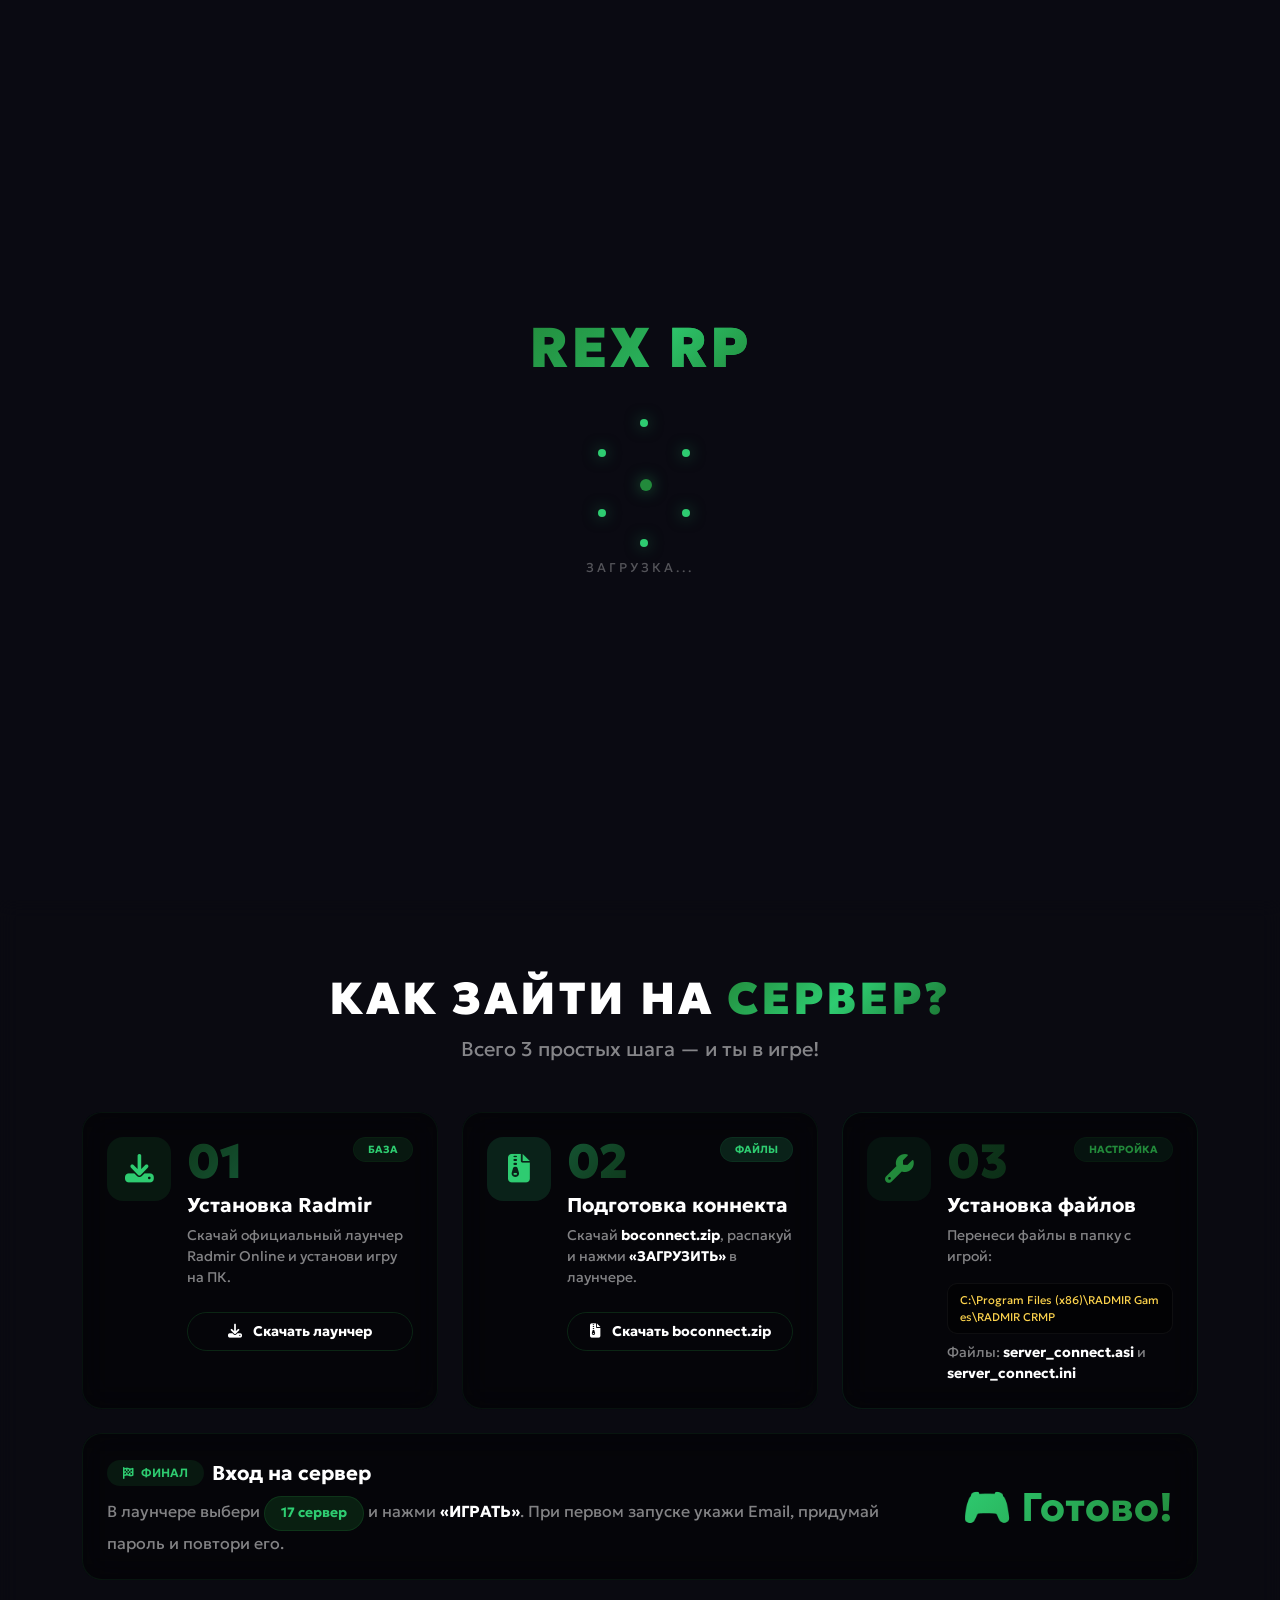
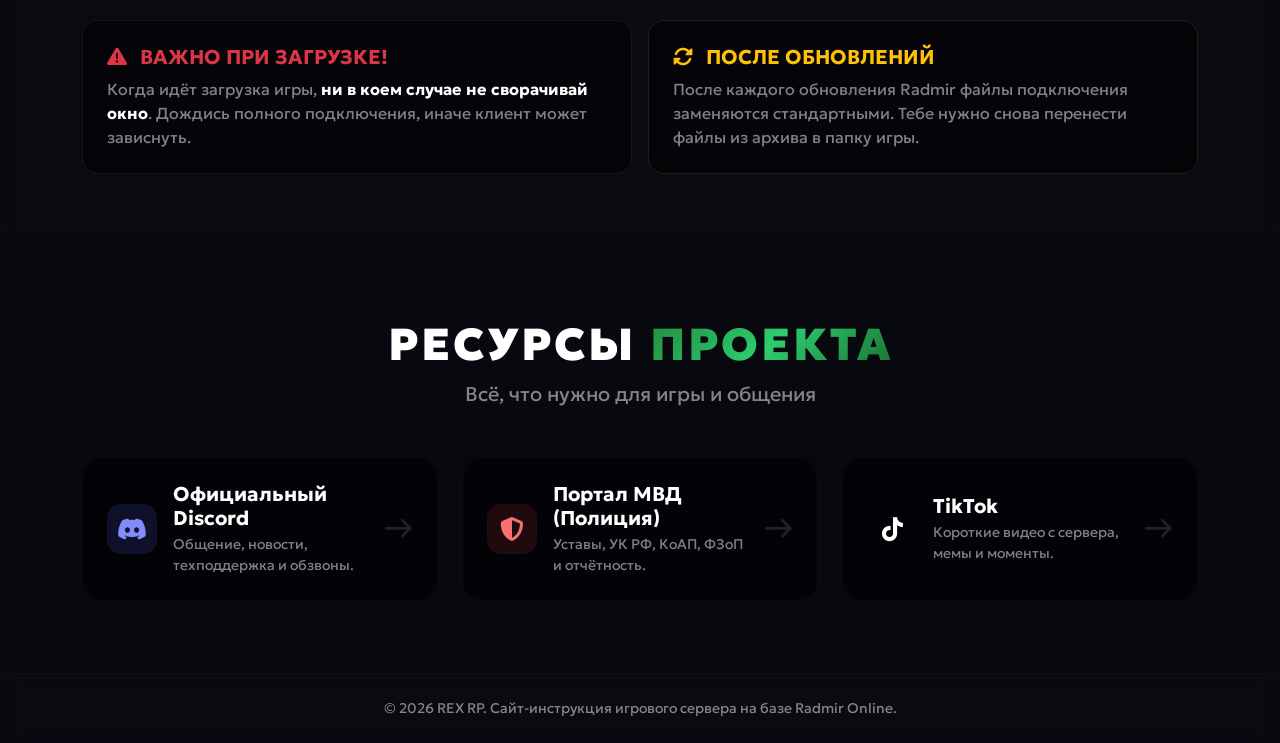
==== index.html @ 5e20defe "Update index.html" ====
<!DOCTYPE html>
<html lang="ru">
<head>
    <meta charset="UTF-8">
    <meta name="viewport" content="width=device-width, initial-scale=1.0">
    <title>REX RP | Инструкция по подключению</title>
    
    <link rel="icon" type="image/svg+xml" href="https://raw.githubusercontent.com/REX-RP-54/RexRPSite/refs/heads/main/Favicon.svg">
    <link rel="apple-touch-icon" href="https://raw.githubusercontent.com/REX-RP-54/RexRPSite/refs/heads/main/Favicon.svg">
    
    <link href="https://cdn.jsdelivr.net/npm/bootstrap@5.3.3/dist/css/bootstrap.min.css" rel="stylesheet">
    <link rel="stylesheet" href="https://cdnjs.cloudflare.com/ajax/libs/font-awesome/6.5.1/css/all.min.css">
    
    <!-- Шрифт Geologica -->
    <link href="https://fonts.googleapis.com/css2?family=Geologica:wght@100..900&display=swap" rel="stylesheet">
    
    <style>
        * { margin: 0; padding: 0; box-sizing: border-box; }
        html { scroll-behavior: smooth; }
        body {
            font-family: 'Geologica', sans-serif;
            background: #0a0a12;
            padding-top: 76px;
            overflow-x: hidden;
            cursor: default;
            color: #fff;
        }
        :root {
            --primary: #228a3b;
            --primary-light: #2ecc71;
            --primary-dark: #1a6f2e;
        }
        
        /* ПРЕЛОАДЕР */
        #preloader {
            position: fixed;
            inset: 0;
            background: #0a0a12;
            display: flex;
            align-items: center;
            justify-content: center;
            z-index: 99999;
            transition: opacity 0.8s ease, visibility 0.8s ease;
        }
        #preloader.hidden { opacity: 0; visibility: hidden; }
        .preloader-content { text-align: center; }
        .preloader-logo {
            font-family: 'Geologica', sans-serif;
            font-size: 3.5rem;
            font-weight: 900;
            letter-spacing: 3px;
            background: linear-gradient(135deg, #228a3b, #2ecc71);
            -webkit-background-clip: text;
            -webkit-text-fill-color: transparent;
            background-clip: text;
            margin-bottom: 30px;
            opacity: 0;
            animation: preloaderFade 1s ease forwards;
        }
        .preloader-logo span {
            background: linear-gradient(135deg, #2ecc71, #228a3b);
            -webkit-background-clip: text;
            -webkit-text-fill-color: transparent;
            background-clip: text;
        }
        @keyframes preloaderFade {
            from { opacity: 0; transform: scale(0.8); }
            to { opacity: 1; transform: scale(1); }
        }
        .preloader-particles-container {
            width: 120px;
            height: 120px;
            margin: 0 auto 20px;
            position: relative;
        }
        .preloader-particle {
            position: absolute;
            width: 8px;
            height: 8px;
            background: #2ecc71;
            border-radius: 50%;
            animation: particleFloat 2s ease-in-out infinite;
            box-shadow: 0 0 15px rgba(46, 204, 113, 0.5);
        }
        .preloader-particle:nth-child(1) { top: 0%; left: 50%; animation-delay: 0s; }
        .preloader-particle:nth-child(2) { top: 25%; left: 85%; animation-delay: 0.2s; }
        .preloader-particle:nth-child(3) { top: 75%; left: 85%; animation-delay: 0.4s; }
        .preloader-particle:nth-child(4) { top: 100%; left: 50%; animation-delay: 0.6s; }
        .preloader-particle:nth-child(5) { top: 75%; left: 15%; animation-delay: 0.8s; }
        .preloader-particle:nth-child(6) { top: 25%; left: 15%; animation-delay: 1s; }
        .preloader-particle:nth-child(7) { top: 50%; left: 50%; animation-delay: 0.3s; width: 12px; height: 12px; background: #228a3b; }
        @keyframes particleFloat {
            0%, 100% { transform: translate(0, 0) scale(1); }
            50% { transform: translate(0, -20px) scale(1.3); }
        }
        .preloader-text {
            color: rgba(255,255,255,0.3);
            font-family: 'Geologica', sans-serif;
            font-size: 0.8rem;
            letter-spacing: 3px;
            text-transform: uppercase;
        }
        
        /* СВЕТ ЗА КУРСОРОМ */
        #globalGlow {
            position: fixed;
            width: 600px;
            height: 600px;
            border-radius: 50%;
            background: radial-gradient(circle, rgba(34,138,59,0.12), rgba(46,204,113,0.05), transparent 70%);
            pointer-events: none;
            z-index: 9999;
            transform: translate(-50%, -50%);
            opacity: 0;
            transition: opacity 0.4s ease;
            mix-blend-mode: screen;
        }
        #globalGlow.active { opacity: 1; }
        
        /* ЧАСТИЦЫ */
        #particlesCanvas {
            position: fixed;
            inset: 0;
            width: 100%;
            height: 100%;
            z-index: 0;
            pointer-events: none;
        }
        
        /* ГЛАВНЫЙ ЭКРАН */
        .hero-section {
            min-height: calc(100vh - 76px);
            position: relative;
            display: flex;
            align-items: center;
            background: rgba(10,10,18,0.2);
            overflow: hidden;
            z-index: 1;
        }
        .hero-section::before {
            content: '';
            position: absolute;
            inset: 0;
            background: radial-gradient(ellipse at 30% 50%, rgba(10,10,18,0.2) 0%, rgba(10,10,18,0.5) 100%),
                url('https://raw.githubusercontent.com/REX-RP-54/RexRPSite/main/Site.png') center/cover no-repeat;
            filter: blur(2px) brightness(0.85);
            z-index: 0;
            animation: heroFloat 25s ease-in-out infinite alternate;
            transition: all 0.8s ease;
        }
        .hero-section:hover::before { filter: blur(2px) brightness(1.0); }
        @keyframes heroFloat {
            0% { transform: scale(1) rotate(0deg); }
            100% { transform: scale(1.05) rotate(0.5deg); }
        }
        .hero-overlay-light {
            position: absolute;
            inset: 0;
            background: linear-gradient(135deg, rgba(10,10,18,0.3) 0%, transparent 50%, rgba(10,10,18,0.2) 100%);
            z-index: 0;
            transition: all 0.8s ease;
        }
        .hero-section:hover .hero-overlay-light {
            background: linear-gradient(135deg, rgba(10,10,18,0.1) 0%, transparent 50%, rgba(10,10,18,0.05) 100%);
        }
        .hero-content {
            position: relative;
            z-index: 1;
            animation: fadeInUp 1.2s cubic-bezier(0.23,1,0.32,1) forwards;
        }
        @keyframes fadeInUp {
            from { opacity: 0; transform: translateY(60px) scale(0.95); }
            to { opacity: 1; transform: translateY(0) scale(1); }
        }
        
        /* ПЕЧАТНАЯ МАШИНКА */
        .typewriter-container { min-height: 60px; }
        .typewriter-text {
            font-size: 1.3rem;
            font-weight: 600;
            color: #2ecc71;
            border-right: 2px solid #2ecc71;
            padding-right: 5px;
            animation: blink 0.8s step-end infinite;
        }
        @keyframes blink {
            0%, 100% { border-color: #2ecc71; }
            50% { border-color: transparent; }
        }
        
        /* КНОПКА "НАВЕРХ" */
        #backToTop {
            position: fixed;
            bottom: 30px;
            right: 30px;
            width: 50px;
            height: 50px;
            border-radius: 50%;
            background: linear-gradient(135deg, #228a3b, #1a6f2e);
            border: none;
            color: #fff;
            font-size: 1.3rem;
            cursor: pointer;
            z-index: 9998;
            opacity: 0;
            visibility: hidden;
            transform: translateY(20px);
            transition: all 0.4s cubic-bezier(0.23,1,0.32,1);
            box-shadow: 0 4px 20px rgba(34,138,59,0.3);
        }
        #backToTop.visible { opacity: 1; visibility: visible; transform: translateY(0); }
        #backToTop:hover {
            transform: translateY(-4px) scale(1.1);
            box-shadow: 0 8px 40px rgba(34,138,59,0.5);
        }
        
        /* МОДАЛЬНЫЕ ОКНА */
        .discord-modal-overlay {
            position: fixed;
            inset: 0;
            background: rgba(0,0,0,0.7);
            backdrop-filter: blur(10px);
            z-index: 99999;
            display: flex;
            align-items: center;
            justify-content: center;
            opacity: 0;
            visibility: hidden;
            transition: all 0.4s ease;
        }
        .discord-modal-overlay.active { opacity: 1; visibility: visible; }
        .discord-modal {
            background: rgba(20,20,40,0.95);
            backdrop-filter: blur(20px);
            border: 1px solid rgba(34,138,59,0.2);
            border-radius: 24px;
            padding: 40px;
            max-width: 480px;
            width: 90%;
            text-align: center;
            transform: scale(0.9) translateY(30px);
            transition: all 0.5s cubic-bezier(0.23,1,0.32,1);
            position: relative;
        }
        .discord-modal-overlay.active .discord-modal { transform: scale(1) translateY(0); }
        .discord-modal-close {
            position: absolute;
            top: 15px;
            right: 20px;
            background: none;
            border: none;
            color: rgba(255,255,255,0.3);
            font-size: 1.5rem;
            cursor: pointer;
            transition: all 0.3s ease;
        }
        .discord-modal-close:hover { color: #fff; transform: rotate(90deg); }
        .discord-modal-icon {
            font-size: 4rem;
            margin-bottom: 15px;
        }
        .discord-modal-icon.discord-blue { color: #5865F2; }
        .discord-modal-icon.mvd-red { color: #ef4444; }
        .discord-modal h3 { color: #fff; font-weight: 800; margin-bottom: 10px; }
        .discord-modal p {
            color: rgba(255,255,255,0.6);
            font-size: 0.95rem;
            margin-bottom: 25px;
            line-height: 1.6;
        }
        .discord-modal .btn-discord-join {
            border: none;
            color: #fff;
            padding: 12px 40px;
            border-radius: 50px;
            font-weight: 700;
            font-size: 1rem;
            transition: all 0.3s ease;
            text-decoration: none;
            display: inline-block;
        }
        .discord-modal .btn-discord-join.discord-blue-btn { background: #5865F2; }
        .discord-modal .btn-discord-join.discord-blue-btn:hover {
            transform: translateY(-3px) scale(1.05);
            box-shadow: 0 10px 40px rgba(88,101,242,0.3);
            color: #fff;
        }
        .discord-modal .btn-discord-join.mvd-red-btn { background: #dc2626; }
        .discord-modal .btn-discord-join.mvd-red-btn:hover {
            transform: translateY(-3px) scale(1.05);
            box-shadow: 0 10px 40px rgba(220,38,38,0.3);
            color: #fff;
        }
        .discord-modal .btn-discord-join.tiktok-black-btn { background: #000; }
        .discord-modal .btn-discord-join.tiktok-black-btn:hover {
            transform: translateY(-3px) scale(1.05);
            box-shadow: 0 10px 40px rgba(0,0,0,0.3);
            color: #fff;
        }
        
        /* ТЕКСТОВЫЕ ГРАДИЕНТЫ */
        .text-gradient {
            background: linear-gradient(135deg, #228a3b, #2ecc71, #1a6f2e);
            -webkit-background-clip: text;
            -webkit-text-fill-color: transparent;
            background-clip: text;
        }
        .text-gradient-glow {
            background: linear-gradient(135deg, #2ecc71, #228a3b, #2ecc71, #228a3b);
            background-size: 300% 300%;
            -webkit-background-clip: text;
            -webkit-text-fill-color: transparent;
            background-clip: text;
            animation: gradientMove 4s ease-in-out infinite;
        }
        @keyframes gradientMove {
            0% { background-position: 0% 50%; }
            50% { background-position: 100% 50%; }
            100% { background-position: 0% 50%; }
        }
        
        /* КАРТОЧКИ */
        .glass-card {
            background: rgba(0,0,0,0.45);
            backdrop-filter: blur(16px);
            border: 1px solid rgba(34,138,59,0.1);
            transition: all 0.6s cubic-bezier(0.23,1,0.32,1);
            position: relative;
            overflow: hidden;
            height: 100%;
            display: flex;
            flex-direction: column;
            border-radius: 20px !important;
        }
        .glass-card::after {
            content: '';
            position: absolute;
            top: -50%;
            left: -100%;
            width: 200%;
            height: 200%;
            background: radial-gradient(circle at center, rgba(34,138,59,0.06), transparent 70%);
            transform: scale(0);
            transition: transform 0.8s cubic-bezier(0.23,1,0.32,1);
            pointer-events: none;
        }
        .glass-card:hover::after { transform: scale(1); }
        .glass-card:hover {
            transform: translateY(-12px) scale(1.05);
            border-color: rgba(34,138,59,0.35);
            box-shadow: 0 30px 80px rgba(34,138,59,0.15);
            background: rgba(0,0,0,0.6);
        }
        
        /* КАРТОЧКИ РЕСУРСОВ */
        .resource-card {
            background: rgba(0,0,0,0.45);
            backdrop-filter: blur(16px);
            border: 1px solid rgba(34,138,59,0.08);
            transition: all 0.6s cubic-bezier(0.23,1,0.32,1);
            color: #fff;
            position: relative;
            display: block;
            height: 100%;
            border-radius: 20px !important;
            cursor: pointer;
            width: 100%;
            text-align: left;
            text-decoration: none;
        }
        .resource-card::before {
            content: '';
            position: absolute;
            inset: 0;
            background: linear-gradient(135deg, rgba(34,138,59,0.05), transparent 60%);
            opacity: 0;
            transition: opacity 0.6s ease;
            border-radius: 20px;
        }
        .resource-card:hover::before { opacity: 1; }
        .resource-card:hover {
            transform: translateY(-8px) scale(1.04);
            border-color: rgba(34,138,59,0.3);
            box-shadow: 0 25px 60px rgba(34,138,59,0.1);
            color: #fff;
            background: rgba(0,0,0,0.6);
        }
        .resource-arrow {
            transition: all 0.5s cubic-bezier(0.23,1,0.32,1);
            flex-shrink: 0;
        }
        .resource-card:hover .resource-arrow {
            transform: translateX(12px) scale(1.15);
            opacity: 1 !important;
        }
        
        /* КНОПКИ */
        .btn-green {
            background: linear-gradient(135deg, #228a3b, #1a6f2e);
            border: none;
            color: #fff;
            transition: all 0.5s cubic-bezier(0.23,1,0.32,1);
            position: relative;
            overflow: hidden;
            border-radius: 50px !important;
        }
        .btn-green::before {
            content: '';
            position: absolute;
            inset: 0;
            background: linear-gradient(135deg, #2ecc71, #228a3b);
            opacity: 0;
            transition: opacity 0.5s ease;
            border-radius: 50px;
        }
        .btn-green:hover::before { opacity: 1; }
        .btn-green span, .btn-green i { position: relative; z-index: 1; }
        .btn-green:hover {
            transform: translateY(-4px) scale(1.06);
            box-shadow: 0 20px 60px rgba(34,138,59,0.35);
            color: #fff;
        }
        .btn-green:active { transform: scale(0.96); }
        
        .btn-outline-green {
            border: 2px solid rgba(34,138,59,0.4);
            color: #fff;
            background: transparent;
            transition: all 0.5s cubic-bezier(0.23,1,0.32,1);
            position: relative;
            overflow: hidden;
            border-radius: 50px !important;
        }
        .btn-outline-green::before {
            content: '';
            position: absolute;
            inset: 0;
            background: rgba(34,138,59,0.1);
            transform: scaleX(0);
            transform-origin: right;
            transition: transform 0.5s cubic-bezier(0.23,1,0.32,1);
            border-radius: 50px;
        }
        .btn-outline-green:hover::before { transform: scaleX(1); transform-origin: left; }
        .btn-outline-green:hover {
            border-color: #2ecc71;
            transform: translateY(-4px) scale(1.06);
            box-shadow: 0 20px 60px rgba(34,138,59,0.15);
            color: #fff;
        }
        
        .btn-outline-light-green {
            border: 1px solid rgba(34,138,59,0.25);
            color: #fff;
            background: transparent;
            transition: all 0.4s cubic-bezier(0.23,1,0.32,1);
            border-radius: 50px !important;
        }
        .btn-outline-light-green:hover {
            background: rgba(34,138,59,0.15);
            border-color: #2ecc71;
            transform: translateY(-3px) scale(1.05);
            box-shadow: 0 12px 30px rgba(34,138,59,0.12);
            color: #fff;
        }
        
        /* НАВИГАЦИЯ */
        .navbar-glass {
            background: rgba(10,10,18,0.5);
            backdrop-filter: blur(24px);
            border-bottom: 1px solid rgba(34,138,59,0.05);
            transition: all 0.5s ease;
            z-index: 1000;
        }
        .navbar-glass.scrolled {
            background: rgba(10,10,18,0.7);
            border-bottom-color: rgba(34,138,59,0.1);
        }
        .nav-link-custom {
            position: relative;
            color: rgba(255,255,255,0.5) !important;
            font-weight: 600;
            font-size: 0.85rem;
            letter-spacing: 0.8px;
            padding: 8px 20px !important;
            border-radius: 50px !important;
            transition: all 0.4s cubic-bezier(0.23,1,0.32,1);
            text-transform: uppercase;
        }
        .nav-link-custom::before {
            content: '';
            position: absolute;
            bottom: 4px;
            left: 50%;
            transform: translateX(-50%) scaleX(0);
            width: 50%;
            height: 2px;
            background: linear-gradient(90deg, #228a3b, #2ecc71);
            transition: transform 0.4s cubic-bezier(0.23,1,0.32,1);
            border-radius: 2px;
        }
        .nav-link-custom:hover::before,
        .nav-link-custom.active::before { transform: translateX(-50%) scaleX(1); }
        .nav-link-custom:hover {
            color: #fff !important;
            background: rgba(34,138,59,0.06);
            transform: translateY(-2px) scale(1.05);
        }
        .nav-link-custom.active {
            color: #fff !important;
            background: rgba(34,138,59,0.1);
        }
        .nav-link-custom i {
            margin-right: 8px;
            font-size: 0.85rem;
            transition: transform 0.4s ease;
        }
        .nav-link-custom:hover i { transform: scale(1.15) rotate(-5deg); }
        
        /* ШАГИ */
        .step-number {
            font-size: 3rem;
            font-weight: 900;
            background: linear-gradient(135deg, #228a3b, #2ecc71);
            -webkit-background-clip: text;
            -webkit-text-fill-color: transparent;
            background-clip: text;
            opacity: 0.4;
            line-height: 1;
            transition: all 0.6s ease;
        }
        .glass-card:hover .step-number {
            opacity: 0.8;
            transform: scale(1.08);
        }
        .step-icon-wrapper {
            width: 64px;
            height: 64px;
            border-radius: 16px;
            display: flex;
            align-items: center;
            justify-content: center;
            font-size: 1.8rem;
            flex-shrink: 0;
            transition: all 0.6s cubic-bezier(0.23,1,0.32,1);
        }
        .glass-card:hover .step-icon-wrapper { transform: scale(1.12) rotate(-6deg); }
        .step-icon-green { background: rgba(34,138,59,0.15); color: #2ecc71; }
        .step-icon-light { background: rgba(46,204,113,0.15); color: #2ecc71; }
        .step-icon-dark { background: rgba(26,111,46,0.15); color: #228a3b; }
        .step-badge {
            background: rgba(34,138,59,0.15);
            color: #2ecc71;
            font-size: 0.65rem;
            font-weight: 700;
            padding: 4px 14px;
            border-radius: 50px !important;
            text-transform: uppercase;
            border: 1px solid rgba(34,138,59,0.08);
            transition: all 0.4s ease;
            white-space: nowrap;
        }
        .glass-card:hover .step-badge {
            background: rgba(34,138,59,0.25);
            color: #2ecc71;
            transform: scale(1.06);
        }
        
        /* ФИНАЛЬНАЯ КАРТОЧКА */
        .final-card {
            background: rgba(0,0,0,0.45);
            border: 1px solid rgba(34,138,59,0.12);
            backdrop-filter: blur(16px);
            transition: all 0.6s cubic-bezier(0.23,1,0.32,1);
            border-radius: 20px !important;
        }
        .final-card:hover {
            border-color: rgba(34,138,59,0.3);
            box-shadow: 0 20px 60px rgba(34,138,59,0.08);
            transform: scale(1.03);
            background: rgba(0,0,0,0.6);
        }
        .final-badge {
            background: rgba(34,138,59,0.15);
            color: #2ecc71;
            padding: 4px 16px;
            border-radius: 50px !important;
            font-size: 0.75rem;
            font-weight: 600;
            transition: all 0.3s ease;
        }
        .final-card:hover .final-badge { transform: scale(1.05); }
        
        /* ПРЕДУПРЕЖДЕНИЯ */
        .alert-glow-danger,
        .alert-glow-warning {
            background: rgba(0,0,0,0.45);
            backdrop-filter: blur(12px);
            border-radius: 16px !important;
            transition: all 0.5s cubic-bezier(0.23,1,0.32,1);
            height: 100%;
        }
        .alert-glow-danger:hover,
        .alert-glow-warning:hover {
            transform: translateY(-5px) scale(1.03);
            box-shadow: 0 20px 50px rgba(0,0,0,0.3);
        }
        .alert-glow-danger { border: 1px solid rgba(239,68,68,0.15); }
        .alert-glow-warning { border: 1px solid rgba(245,158,11,0.15); }
        
        /* БЭЙДЖИ */
        .badge-server {
            background: rgba(34,138,59,0.2) !important;
            color: #2ecc71 !important;
            border: 1px solid rgba(34,138,59,0.2);
            padding: 6px 16px;
            font-weight: 700;
            font-size: 0.85rem;
            border-radius: 50px !important;
            transition: all 0.4s cubic-bezier(0.23,1,0.32,1);
            display: inline-block;
        }
        .badge-server:hover {
            transform: scale(1.08);
            background: rgba(34,138,59,0.3) !important;
            box-shadow: 0 8px 30px rgba(34,138,59,0.2);
        }
        .badge-base {
            background: rgba(34,138,59,0.2) !important;
            color: #2ecc71 !important;
            border: 1px solid rgba(34,138,59,0.15);
            padding: 8px 20px;
            font-weight: 600;
            font-size: 0.85rem;
            letter-spacing: 0.5px;
            border-radius: 50px !important;
            transition: all 0.4s cubic-bezier(0.23,1,0.32,1);
            display: inline-block;
        }
        .badge-base:hover {
            transform: scale(1.05);
            background: rgba(34,138,59,0.3) !important;
        }
        
        /* ИКОНКИ */
        .icon-box {
            width: 50px;
            height: 50px;
            border-radius: 14px !important;
            display: flex;
            align-items: center;
            justify-content: center;
            font-size: 1.5rem;
            flex-shrink: 0;
            transition: all 0.5s cubic-bezier(0.23,1,0.32,1);
        }
        .resource-card:hover .icon-box { transform: scale(1.12) rotate(-8deg); }
        .icon-discord { background: rgba(88,101,242,0.15); color: #818cf8; }
        .icon-mvd { background: rgba(239,68,68,0.12); color: #f87171; }
        .icon-tiktok { background: rgba(0,0,0,0.15); color: #fff; }
        
        .code-block {
            background: rgba(0,0,0,0.5);
            color: #fcd34d;
            font-size: 0.7rem;
            padding: 8px 12px;
            border-radius: 10px !important;
            border: 1px solid rgba(255,255,255,0.05);
            word-break: break-all;
            transition: all 0.4s ease;
        }
        .glass-card:hover .code-block {
            border-color: rgba(34,138,59,0.15);
            transform: scale(1.02);
        }
        
        /* ЗАГОЛОВКИ СЕКЦИЙ */
        .section-title {
            font-size: 2.8rem;
            font-weight: 900;
            letter-spacing: 3px;
            text-transform: uppercase;
        }
        .anchor-offset { scroll-margin-top: 80px; }
        .section-bg { position: relative; z-index: 1; }
        
        /* СКРОЛЛБАР */
        ::-webkit-scrollbar { width: 5px; }
        ::-webkit-scrollbar-track { background: #0a0a12; }
        ::-webkit-scrollbar-thumb {
            background: linear-gradient(180deg, #228a3b, #2ecc71);
            border-radius: 10px;
        }
        ::-webkit-scrollbar-thumb:hover {
            background: linear-gradient(180deg, #2ecc71, #228a3b);
        }
        
        /* АДАПТИВНОСТЬ */
        @media (max-width: 992px) {
            .section-title { font-size: 2.2rem; }
            #globalGlow { width: 400px; height: 400px; }
        }
        @media (max-width: 768px) {
            .section-title { font-size: 1.8rem; letter-spacing: 1px; }
            .display-3 { font-size: 2.5rem !important; }
            .step-number { font-size: 2.2rem; }
            .hero-section::before { filter: blur(4px) brightness(0.8); }
            .glass-card { padding: 20px !important; }
            #globalGlow { width: 300px; height: 300px; }
            .typewriter-text { font-size: 1rem; }
        }
        @media (max-width: 576px) {
            .display-3 { font-size: 2rem !important; }
            .nav-link-custom {
                font-size: 0.75rem;
                padding: 6px 12px !important;
                letter-spacing: 0.3px;
            }
            .btn-green, .btn-outline-green {
                width: 100%;
                justify-content: center;
            }
            .d-flex.flex-wrap.gap-3 { flex-direction: column; }
            .hero-section::before { filter: blur(6px) brightness(0.75); }
            .step-icon-wrapper { width: 48px; height: 48px; font-size: 1.3rem; }
            .step-number { font-size: 1.8rem; }
            .badge-server, .badge-base { font-size: 0.7rem; padding: 4px 12px; }
            #globalGlow { width: 200px; height: 200px; opacity: 0.6; }
            .discord-modal { padding: 25px; }
            .discord-modal-icon { font-size: 3rem; }
            #backToTop { width: 40px; height: 40px; font-size: 1rem; bottom: 20px; right: 20px; }
        }
    </style>
</head>
<body>

    <!-- ПРЕЛОАДЕР -->
    <div id="preloader">
        <div class="preloader-content">
            <div class="preloader-logo">REX <span>RP</span></div>
            <div class="preloader-particles-container">
                <div class="preloader-particle"></div>
                <div class="preloader-particle"></div>
                <div class="preloader-particle"></div>
                <div class="preloader-particle"></div>
                <div class="preloader-particle"></div>
                <div class="preloader-particle"></div>
                <div class="preloader-particle"></div>
            </div>
            <p class="preloader-text">Загрузка...</p>
        </div>
    </div>

    <!-- СВЕТ ЗА КУРСОРОМ -->
    <div id="globalGlow"></div>

    <!-- ЧАСТИЦЫ -->
    <canvas id="particlesCanvas"></canvas>

    <!-- КНОПКА "НАВЕРХ" -->
    <button id="backToTop" title="Наверх"><i class="fas fa-arrow-up"></i></button>

    <!-- МОДАЛКА DISCORD -->
    <div class="discord-modal-overlay" id="discordModal">
        <div class="discord-modal">
            <button class="discord-modal-close" id="discordModalClose"><i class="fas fa-times"></i></button>
            <div class="discord-modal-icon discord-blue"><i class="fab fa-discord"></i></div>
            <h3>Присоединяйся к нам!</h3>
            <p>Общайся с комьюнити, узнавай новости, получай техподдержку и участвуй в обзвонах на лидерство.</p>
            <a href="https://dsc.gg/rexrp" target="_blank" class="btn-discord-join discord-blue-btn"><i class="fab fa-discord me-2"></i> Перейти в Discord</a>
        </div>
    </div>

    <!-- МОДАЛКА МВД -->
    <div class="discord-modal-overlay" id="discordModalMVD">
        <div class="discord-modal">
            <button class="discord-modal-close" id="discordModalCloseMVD"><i class="fas fa-times"></i></button>
            <div class="discord-modal-icon mvd-red"><i class="fas fa-shield-halved"></i></div>
            <h3>Портал МВД</h3>
            <p>Уставы, УК РФ, КоАП, ФЗоП, академия и отчётность для сотрудников фракции. Присоединяйся к нашему Discord-серверу!</p>
            <a href="https://dsc.gg/rexrpmvd" target="_blank" class="btn-discord-join mvd-red-btn"><i class="fas fa-shield-halved me-2"></i> Перейти в Discord МВД</a>
        </div>
    </div>

    <!-- МОДАЛКА TIKTOK (ИСПРАВЛЕННАЯ) -->
    <div class="discord-modal-overlay" id="tiktokModal">
        <div class="discord-modal">
            <button class="discord-modal-close" id="tiktokModalClose"><i class="fas fa-times"></i></button>
            <div style="background: #000; color: #fff; border-radius: 50%; width: 80px; height: 80px; display: flex; align-items: center; justify-content: center; margin: 0 auto 15px; font-size: 3rem;">
                <i class="fab fa-tiktok"></i>
            </div>
            <h3>Наш TikTok</h3>
            <p>Короткие видео с сервера, мемы, моменты из игры и не только. Подписывайся!</p>
            <a href="https://www.tiktok.com/@rexrpradmir" target="_blank" class="btn-discord-join" style="background: #000;"><i class="fab fa-tiktok me-2"></i> Перейти в TikTok</a>
        </div>
    </div>

    <!-- НАВИГАЦИЯ -->
    <nav class="navbar navbar-expand-lg navbar-dark fixed-top navbar-glass" id="mainNav">
        <div class="container">
            <a class="navbar-brand fw-bold fs-2" href="#">
                <span class="text-gradient">REX</span> <span class="text-white">RP</span>
            </a>
            <button class="navbar-toggler border-0" type="button" data-bs-toggle="collapse" data-bs-target="#navbarNav">
                <span class="navbar-toggler-icon"></span>
            </button>
            <div class="collapse navbar-collapse justify-content-end" id="navbarNav">
                <ul class="navbar-nav gap-1 gap-lg-2">
                    <li class="nav-item"><a class="nav-link nav-link-custom active" href="#about"><i class="fas fa-info-circle"></i> О проекте</a></li>
                    <li class="nav-item"><a class="nav-link nav-link-custom" href="#howto"><i class="fas fa-play-circle"></i> Инструкция</a></li>
                    <li class="nav-item"><a class="nav-link nav-link-custom" href="#links"><i class="fas fa-link"></i> Ресурсы</a></li>
                </ul>
            </div>
        </div>
    </nav>

    <!-- ГЛАВНЫЙ ЭКРАН -->
    <section class="hero-section anchor-offset" id="about">
        <div class="hero-overlay-light"></div>
        <div class="container hero-content py-5">
            <div class="row">
                <div class="col-lg-8">
                    <span class="badge-base mb-3 d-inline-block"><i class="fas fa-gamepad me-2"></i> База Radmir Online</span>
                    <h1 class="display-3 fw-bold text-white mb-3">ДОБРО ПОЖАЛОВАТЬ <br>НА <span class="text-gradient-glow">REX ROLEPLAY</span></h1>
                    <div class="typewriter-container mb-4">
                        <span class="typewriter-text" id="typewriterText"></span>
                    </div>
                    <p class="fs-5 text-white-50 mb-4" style="max-width: 600px; line-height: 1.8;">
                        REX RP — уникальный игровой сервер на платформе Radmir CRMP. Погрузись в проработанный мир криминальной и городской романтики СНГ. Настрой подключение за пару минут по нашей инструкции.
                    </p>
                    <div class="d-flex flex-wrap gap-3">
                        <a href="#howto" class="btn btn-green btn-lg px-5 py-3 fw-bold text-uppercase"><i class="fas fa-download me-2"></i> <span>Начать установку</span></a>
                        <button class="btn btn-outline-green btn-lg px-5 py-3 fw-bold text-uppercase" id="discordModalOpen"><i class="fab fa-discord me-2"></i> Наш Discord</button>
                    </div>
                </div>
            </div>
        </div>
    </section>

    <!-- ИНСТРУКЦИЯ -->
    <section class="py-5 anchor-offset section-bg" id="howto" style="background: rgba(10,10,18,0.4); backdrop-filter: blur(10px);">
        <div class="container my-4">
            <div class="text-center mb-5">
                <h2 class="section-title text-white">КАК ЗАЙТИ НА <span class="text-gradient">СЕРВЕР?</span></h2>
                <p class="text-white-50 fs-5">Всего 3 простых шага — и ты в игре!</p>
            </div>
            <div class="row g-4">
                <div class="col-12 col-md-4">
                    <div class="glass-card rounded-4 p-4">
                        <div class="d-flex align-items-start gap-3">
                            <div class="step-icon-wrapper step-icon-green flex-shrink-0"><i class="fas fa-download"></i></div>
                            <div class="flex-grow-1 min-width-0">
                                <div class="d-flex justify-content-between align-items-start gap-2 flex-wrap">
                                    <span class="step-number">01</span>
                                    <span class="step-badge">База</span>
                                </div>
                                <h5 class="fw-bold text-white mt-2">Установка Radmir</h5>
                                <p class="text-white-50 small">Скачай официальный лаунчер Radmir Online и установи игру на ПК.</p>
                                <div class="mt-auto pt-2">
                                    <a href="https://radmir.online/" target="_blank" class="btn btn-outline-light-green btn-sm w-100 py-2 fw-bold"><i class="fas fa-download me-2"></i> Скачать лаунчер</a>
                                </div>
                            </div>
                        </div>
                    </div>
                </div>
                <div class="col-12 col-md-4">
                    <div class="glass-card rounded-4 p-4">
                        <div class="d-flex align-items-start gap-3">
                            <div class="step-icon-wrapper step-icon-light flex-shrink-0"><i class="fas fa-file-archive"></i></div>
                            <div class="flex-grow-1 min-width-0">
                                <div class="d-flex justify-content-between align-items-start gap-2 flex-wrap">
                                    <span class="step-number" style="background: linear-gradient(135deg, #2ecc71, #228a3b); -webkit-background-clip: text; -webkit-text-fill-color: transparent; background-clip: text; opacity: 0.4;">02</span>
                                    <span class="step-badge" style="background: rgba(46,204,113,0.15); color: #2ecc71; border-color: rgba(46,204,113,0.08);">Файлы</span>
                                </div>
                                <h5 class="fw-bold text-white mt-2">Подготовка коннекта</h5>
                                <p class="text-white-50 small">Скачай <strong class="text-white">boconnect.zip</strong>, распакуй и нажми <strong class="text-white">«ЗАГРУЗИТЬ»</strong> в лаунчере.</p>
                                <div class="mt-auto pt-2">
                                    <a href="https://github.com/REX-RP-54/RexRPSite/blob/main/boconnect.zip?raw=true" target="_blank" class="btn btn-outline-light-green btn-sm w-100 py-2 fw-bold"><i class="fas fa-file-archive me-2"></i> Скачать boconnect.zip</a>
                                </div>
                            </div>
                        </div>
                    </div>
                </div>
                <div class="col-12 col-md-4">
                    <div class="glass-card rounded-4 p-4" style="border-color: rgba(46,204,113,0.1);">
                        <div class="d-flex align-items-start gap-3">
                            <div class="step-icon-wrapper step-icon-dark flex-shrink-0"><i class="fas fa-wrench"></i></div>
                            <div class="flex-grow-1 min-width-0">
                                <div class="d-flex justify-content-between align-items-start gap-2 flex-wrap">
                                    <span class="step-number" style="background: linear-gradient(135deg, #228a3b, #1a6f2e); -webkit-background-clip: text; -webkit-text-fill-color: transparent; background-clip: text; opacity: 0.4;">03</span>
                                    <span class="step-badge" style="background: rgba(26,111,46,0.15); color: #228a3b; border-color: rgba(26,111,46,0.08);">Настройка</span>
                                </div>
                                <h5 class="fw-bold text-white mt-2">Установка файлов</h5>
                                <p class="text-white-50 small">Перенеси файлы в папку с игрой:</p>
                                <div class="code-block mb-2">C:\Program Files (x86)\RADMIR Games\RADMIR CRMP</div>
                                <p class="text-white-50 small mb-0">Файлы: <span class="text-white fw-bold">server_connect.asi</span> и <span class="text-white fw-bold">server_connect.ini</span></p>
                            </div>
                        </div>
                    </div>
                </div>
                <div class="col-12">
                    <div class="final-card rounded-4 p-4">
                        <div class="row align-items-center">
                            <div class="col-md-9">
                                <div class="d-flex align-items-center gap-2 flex-wrap mb-2">
                                    <span class="final-badge"><i class="fas fa-flag-checkered me-1"></i> ФИНАЛ</span>
                                    <span class="text-white fw-bold fs-5">Вход на сервер</span>
                                </div>
                                <p class="text-white-50 mb-0">В лаунчере выбери <span class="badge-server">17 сервер</span> и нажми <span class="text-white fw-bold">«ИГРАТЬ»</span>. При первом запуске укажи Email, придумай пароль и повтори его.</p>
                            </div>
                            <div class="col-md-3 text-md-end mt-3 mt-md-0">
                                <span class="fs-1 fw-bold" style="background: linear-gradient(135deg, #2ecc71, #228a3b); -webkit-background-clip: text; -webkit-text-fill-color: transparent; background-clip: text;">🎮 Готово!</span>
                            </div>
                        </div>
                    </div>
                </div>
            </div>
            <div class="row mt-4 g-3">
                <div class="col-12 col-md-6">
                    <div class="alert-glow-danger p-4">
                        <h5 class="fw-bold text-danger"><i class="fas fa-triangle-exclamation me-2"></i> ВАЖНО ПРИ ЗАГРУЗКЕ!</h5>
                        <p class="text-white-50 mb-0">Когда идёт загрузка игры, <strong class="text-white">ни в коем случае не сворачивай окно</strong>. Дождись полного подключения, иначе клиент может зависнуть.</p>
                    </div>
                </div>
                <div class="col-12 col-md-6">
                    <div class="alert-glow-warning p-4">
                        <h5 class="fw-bold text-warning"><i class="fas fa-rotate me-2"></i> ПОСЛЕ ОБНОВЛЕНИЙ</h5>
                        <p class="text-white-50 mb-0">После каждого обновления Radmir файлы подключения заменяются стандартными. Тебе нужно снова перенести файлы из архива в папку игры.</p>
                    </div>
                </div>
            </div>
        </div>
    </section>

    <!-- РЕСУРСЫ -->
    <section class="py-5 anchor-offset section-bg" id="links" style="background: rgba(7,7,14,0.4); backdrop-filter: blur(10px);">
        <div class="container my-4">
            <div class="text-center mb-5">
                <h2 class="section-title text-white">РЕСУРСЫ <span class="text-gradient">ПРОЕКТА</span></h2>
                <p class="text-white-50 fs-5">Всё, что нужно для игры и общения</p>
            </div>
            <div class="row g-4 justify-content-center">
                <div class="col-12 col-md-4">
                    <button class="resource-card rounded-4 p-4" id="discordModalOpen2">
                        <div class="d-flex align-items-center gap-3">
                            <div class="icon-box icon-discord flex-shrink-0"><i class="fab fa-discord"></i></div>
                            <div class="flex-grow-1 min-width-0">
                                <h5 class="fw-bold text-white mb-1">Официальный Discord</h5>
                                <p class="text-white-50 mb-0 small">Общение, новости, техподдержка и обзвоны.</p>
                            </div>
                            <span class="fs-2 text-white-50 opacity-25 resource-arrow">→</span>
                        </div>
                    </button>
                </div>
                <div class="col-12 col-md-4">
                    <button class="resource-card rounded-4 p-4" id="discordModalOpenMVD">
                        <div class="d-flex align-items-center gap-3">
                            <div class="icon-box icon-mvd flex-shrink-0"><i class="fas fa-shield-halved"></i></div>
                            <div class="flex-grow-1 min-width-0">
                                <h5 class="fw-bold text-white mb-1">Портал МВД (Полиция)</h5>
                                <p class="text-white-50 mb-0 small">Уставы, УК РФ, КоАП, ФЗоП и отчётность.</p>
                            </div>
                            <span class="fs-2 text-white-50 opacity-25 resource-arrow">→</span>
                        </div>
                    </button>
                </div>
                <div class="col-12 col-md-4">
                    <button class="resource-card rounded-4 p-4" id="tiktokModalOpen">
                        <div class="d-flex align-items-center gap-3">
                            <div class="icon-box icon-tiktok flex-shrink-0"><i class="fab fa-tiktok"></i></div>
                            <div class="flex-grow-1 min-width-0">
                                <h5 class="fw-bold text-white mb-1">TikTok</h5>
                                <p class="text-white-50 mb-0 small">Короткие видео с сервера, мемы и моменты.</p>
                            </div>
                            <span class="fs-2 text-white-50 opacity-25 resource-arrow">→</span>
                        </div>
                    </button>
                </div>
            </div>
        </div>
    </section>

    <!-- ПОДВАЛ -->
    <footer class="py-4 text-center border-top" style="background: rgba(10,10,18,0.4); border-color: rgba(255,255,255,0.03) !important; backdrop-filter: blur(10px); position: relative; z-index: 1;">
        <div class="container"><p class="text-white-50 mb-0 small">&copy; 2026 REX RP. Сайт-инструкция игрового сервера на базе Radmir Online.</p></div>
    </footer>

    <!-- JS -->
    <script src="https://cdn.jsdelivr.net/npm/bootstrap@5.3.3/dist/js/bootstrap.bundle.min.js"></script>
    
    <script>
        document.addEventListener('DOMContentLoaded', function() {
            // ПРЕЛОАДЕР
            const preloader = document.getElementById('preloader');
            setTimeout(() => { preloader.classList.add('hidden'); }, 2500);

            // ПЕЧАТНАЯ МАШИНКА
            const phrases = [
                'Создай свою историю в криминальном мире',
                'Стань лидером банды или бизнесменом',
                'Участвуй в обзвонах и зарабатывай авторитет',
                'Строй свою империю на REX RP',
                'Выбирай свой путь: полиция, мафия или бизнес'
            ];
            let currentPhraseIndex = 0, currentCharIndex = 0, isDeleting = false;
            const typewriterElement = document.getElementById('typewriterText');
            function typeWriter() {
                const currentPhrase = phrases[currentPhraseIndex];
                if (isDeleting) {
                    typewriterElement.textContent = currentPhrase.substring(0, currentCharIndex - 1);
                    currentCharIndex--;
                } else {
                    typewriterElement.textContent = currentPhrase.substring(0, currentCharIndex + 1);
                    currentCharIndex++;
                }
                let speed = isDeleting ? 50 : 100;
                if (!isDeleting && currentCharIndex === currentPhrase.length) {
                    speed = 3000;
                    isDeleting = true;
                } else if (isDeleting && currentCharIndex === 0) {
                    isDeleting = false;
                    currentPhraseIndex = (currentPhraseIndex + 1) % phrases.length;
                    speed = 500;
                }
                setTimeout(typeWriter, speed);
            }
            setTimeout(typeWriter, 1000);

            // СВЕТ ЗА КУРСОРОМ
            const glow = document.getElementById('globalGlow');
            document.addEventListener('mousemove', function(e) {
                glow.style.left = e.clientX + 'px';
                glow.style.top = e.clientY + 'px';
                glow.classList.add('active');
            });
            document.addEventListener('mouseleave', function() { glow.classList.remove('active'); });

            // ЧАСТИЦЫ
            const canvas = document.getElementById('particlesCanvas');
            const ctx = canvas.getContext('2d');
            let width, height;
            let particles = [];
            const particleCount = 80;
            function resize() {
                width = canvas.width = window.innerWidth;
                height = canvas.height = window.innerHeight;
            }
            window.addEventListener('resize', resize);
            resize();
            class Particle {
                constructor() { this.reset(); }
                reset() {
                    this.x = Math.random() * width;
                    this.y = Math.random() * height;
                    this.size = Math.random() * 4 + 1;
                    this.speedX = (Math.random() - 0.5) * 0.3;
                    this.speedY = (Math.random() - 0.5) * 0.3;
                    this.opacity = Math.random() * 0.8 + 0.3;
                }
                update() {
                    this.x += this.speedX;
                    this.y += this.speedY;
                    if (this.x < 0 || this.x > width || this.y < 0 || this.y > height) { this.reset(); }
                }
                draw() {
                    ctx.beginPath();
                    ctx.arc(this.x, this.y, this.size, 0, Math.PI * 2);
                    ctx.fillStyle = `rgba(46, 204, 113, ${this.opacity})`;
                    ctx.shadowColor = 'rgba(46, 204, 113, 0.3)';
                    ctx.shadowBlur = 10;
                    ctx.fill();
                    ctx.shadowBlur = 0;
                }
            }
            for (let i = 0; i < particleCount; i++) { particles.push(new Particle()); }
            function animateParticles() {
                ctx.clearRect(0, 0, width, height);
                particles.forEach(p => { p.update(); p.draw(); });
                requestAnimationFrame(animateParticles);
            }
            animateParticles();

            // КНОПКА "НАВЕРХ"
            const backToTop = document.getElementById('backToTop');
            window.addEventListener('scroll', function() {
                if (window.scrollY > 300) { backToTop.classList.add('visible'); }
                else { backToTop.classList.remove('visible'); }
            });
            backToTop.addEventListener('click', function() { window.scrollTo({ top: 0, behavior: 'smooth' }); });

            // МОДАЛКА DISCORD
            const discordModal = document.getElementById('discordModal');
            const discordModalOpen = document.getElementById('discordModalOpen');
            const discordModalOpen2 = document.getElementById('discordModalOpen2');
            const discordModalClose = document.getElementById('discordModalClose');
            function openDiscordModal() {
                discordModal.classList.add('active');
                document.body.style.overflow = 'hidden';
            }
            function closeDiscordModal() {
                discordModal.classList.remove('active');
                document.body.style.overflow = '';
            }
            discordModalOpen.addEventListener('click', openDiscordModal);
            discordModalOpen2.addEventListener('click', openDiscordModal);
            discordModalClose.addEventListener('click', closeDiscordModal);
            discordModal.addEventListener('click', function(e) { if (e.target === this) closeDiscordModal(); });
            document.addEventListener('keydown', function(e) { if (e.key === 'Escape') closeDiscordModal(); });

            // МОДАЛКА МВД
            const discordModalMVD = document.getElementById('discordModalMVD');
            const discordModalOpenMVD = document.getElementById('discordModalOpenMVD');
            const discordModalCloseMVD = document.getElementById('discordModalCloseMVD');
            function openDiscordModalMVD() {
                discordModalMVD.classList.add('active');
                document.body.style.overflow = 'hidden';
            }
            function closeDiscordModalMVD() {
                discordModalMVD.classList.remove('active');
                document.body.style.overflow = '';
            }
            discordModalOpenMVD.addEventListener('click', openDiscordModalMVD);
            discordModalCloseMVD.addEventListener('click', closeDiscordModalMVD);
            discordModalMVD.addEventListener('click', function(e) { if (e.target === this) closeDiscordModalMVD(); });
            document.addEventListener('keydown', function(e) { if (e.key === 'Escape') closeDiscordModalMVD(); });

            // МОДАЛКА TIKTOK
            const tiktokModal = document.getElementById('tiktokModal');
            const tiktokModalOpen = document.getElementById('tiktokModalOpen');
            const tiktokModalClose = document.getElementById('tiktokModalClose');
            function openTiktokModal() {
                tiktokModal.classList.add('active');
                document.body.style.overflow = 'hidden';
            }
            function closeTiktokModal() {
                tiktokModal.classList.remove('active');
                document.body.style.overflow = '';
            }
            tiktokModalOpen.addEventListener('click', openTiktokModal);
            tiktokModalClose.addEventListener('click', closeTiktokModal);
            tiktokModal.addEventListener('click', function(e) { if (e.target === this) closeTiktokModal(); });
            document.addEventListener('keydown', function(e) { if (e.key === 'Escape') closeTiktokModal(); });

            // ПЛАВНАЯ ПРОКРУТКА
            document.querySelectorAll('a[href^="#"]').forEach(anchor => {
                anchor.addEventListener('click', function(e) {
                    const targetId = this.getAttribute('href');
                    if (targetId === '#') return;
                    const target = document.querySelector(targetId);
                    if (target) {
                        e.preventDefault();
                        const navbarHeight = 76;
                        const targetPosition = target.getBoundingClientRect().top + window.pageYOffset - navbarHeight;
                        window.scrollTo({ top: targetPosition, behavior: 'smooth' });
                    }
                });
            });

            // ПОДСВЕТКА АКТИВНОЙ ССЫЛКИ
            const sections = document.querySelectorAll('.anchor-offset');
            const navLinks = document.querySelectorAll('.nav-link-custom');
            window.addEventListener('scroll', function() {
                let current = '';
                const scrollPosition = window.scrollY + 120;
                sections.forEach(section => {
                    const sectionTop = section.offsetTop;
                    if (scrollPosition >= sectionTop) current = section.getAttribute('id');
                });
                navLinks.forEach(link => {
                    link.classList.remove('active');
                    if (link.getAttribute('href') === '#' + current) link.classList.add('active');
                });
                const navbar = document.getElementById('mainNav');
                if (window.scrollY > 50) navbar.classList.add('scrolled');
                else navbar.classList.remove('scrolled');
            });

            // ПЛАВНОЕ ПОЯВЛЕНИЕ
            const elements = document.querySelectorAll('.glass-card, .resource-card, .final-card, .alert-glow-danger, .alert-glow-warning');
            const observer = new IntersectionObserver((entries) => {
                entries.forEach(entry => {
                    if (entry.isIntersecting) {
                        entry.target.style.opacity = '1';
                        entry.target.style.transform = 'translateY(0) scale(1)';
                    }
                });
            }, { threshold: 0.05, rootMargin: '0px 0px -50px 0px' });
            elements.forEach((el, index) => {
                el.style.opacity = '0';
                el.style.transform = 'translateY(40px) scale(0.95)';
                el.style.transition = 'all 0.8s cubic-bezier(0.23,1,0.32,1)';
                el.style.transitionDelay = (index * 60) + 'ms';
                observer.observe(el);
            });
            setTimeout(() => {
                elements.forEach((el, index) => {
                    setTimeout(() => {
                        el.style.opacity = '1';
                        el.style.transform = 'translateY(0) scale(1)';
                    }, index * 60 + 200);
                });
            }, 300);
        });
    </script>
</body>
</html>
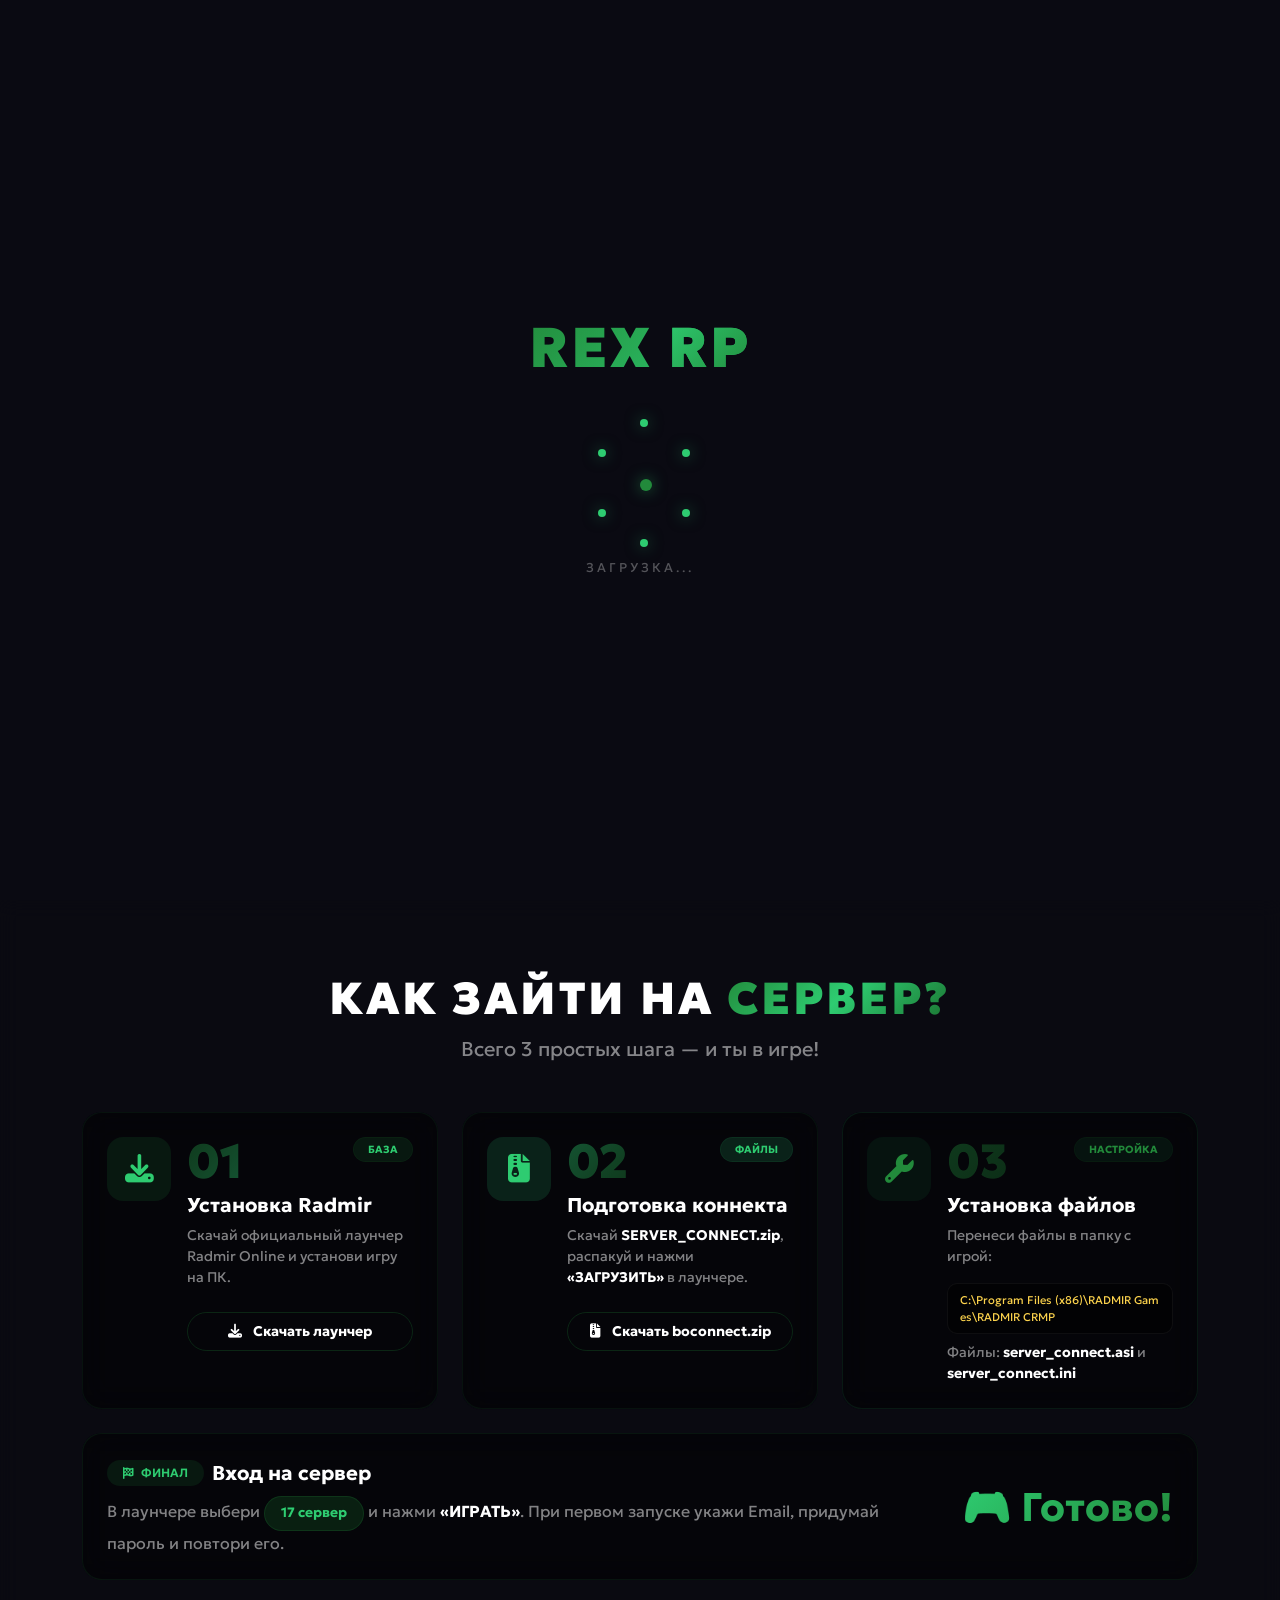
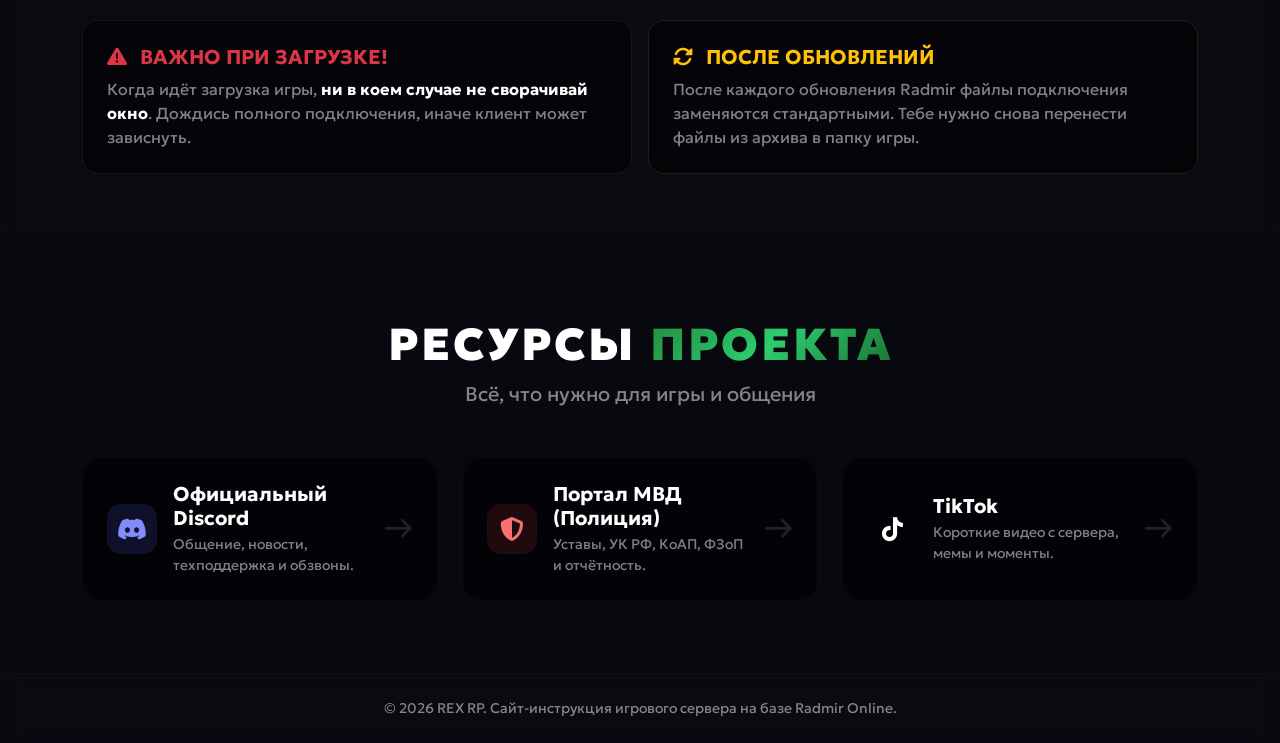
==== commit ca9d69b7: "Update index.html" ====
--- a/index.html
+++ b/index.html
@@ -5,732 +5,22 @@
     <meta name="viewport" content="width=device-width, initial-scale=1.0">
     <title>REX RP | Инструкция по подключению</title>
     
+    <!-- FAVICON -->
     <link rel="icon" type="image/svg+xml" href="https://raw.githubusercontent.com/REX-RP-54/RexRPSite/refs/heads/main/Favicon.svg">
     <link rel="apple-touch-icon" href="https://raw.githubusercontent.com/REX-RP-54/RexRPSite/refs/heads/main/Favicon.svg">
     
+    <!-- BOOTSTRAP 5 -->
     <link href="https://cdn.jsdelivr.net/npm/bootstrap@5.3.3/dist/css/bootstrap.min.css" rel="stylesheet">
+    
+    <!-- FONT AWESOME -->
     <link rel="stylesheet" href="https://cdnjs.cloudflare.com/ajax/libs/font-awesome/6.5.1/css/all.min.css">
     
-    <!-- Шрифт Geologica -->
+    <!-- ШРИФТ GEOLOGICA -->
     <link href="https://fonts.googleapis.com/css2?family=Geologica:wght@100..900&display=swap" rel="stylesheet">
     
-    <style>
-        * { margin: 0; padding: 0; box-sizing: border-box; }
-        html { scroll-behavior: smooth; }
-        body {
-            font-family: 'Geologica', sans-serif;
-            background: #0a0a12;
-            padding-top: 76px;
-            overflow-x: hidden;
-            cursor: default;
-            color: #fff;
-        }
-        :root {
-            --primary: #228a3b;
-            --primary-light: #2ecc71;
-            --primary-dark: #1a6f2e;
-        }
-        
-        /* ПРЕЛОАДЕР */
-        #preloader {
-            position: fixed;
-            inset: 0;
-            background: #0a0a12;
-            display: flex;
-            align-items: center;
-            justify-content: center;
-            z-index: 99999;
-            transition: opacity 0.8s ease, visibility 0.8s ease;
-        }
-        #preloader.hidden { opacity: 0; visibility: hidden; }
-        .preloader-content { text-align: center; }
-        .preloader-logo {
-            font-family: 'Geologica', sans-serif;
-            font-size: 3.5rem;
-            font-weight: 900;
-            letter-spacing: 3px;
-            background: linear-gradient(135deg, #228a3b, #2ecc71);
-            -webkit-background-clip: text;
-            -webkit-text-fill-color: transparent;
-            background-clip: text;
-            margin-bottom: 30px;
-            opacity: 0;
-            animation: preloaderFade 1s ease forwards;
-        }
-        .preloader-logo span {
-            background: linear-gradient(135deg, #2ecc71, #228a3b);
-            -webkit-background-clip: text;
-            -webkit-text-fill-color: transparent;
-            background-clip: text;
-        }
-        @keyframes preloaderFade {
-            from { opacity: 0; transform: scale(0.8); }
-            to { opacity: 1; transform: scale(1); }
-        }
-        .preloader-particles-container {
-            width: 120px;
-            height: 120px;
-            margin: 0 auto 20px;
-            position: relative;
-        }
-        .preloader-particle {
-            position: absolute;
-            width: 8px;
-            height: 8px;
-            background: #2ecc71;
-            border-radius: 50%;
-            animation: particleFloat 2s ease-in-out infinite;
-            box-shadow: 0 0 15px rgba(46, 204, 113, 0.5);
-        }
-        .preloader-particle:nth-child(1) { top: 0%; left: 50%; animation-delay: 0s; }
-        .preloader-particle:nth-child(2) { top: 25%; left: 85%; animation-delay: 0.2s; }
-        .preloader-particle:nth-child(3) { top: 75%; left: 85%; animation-delay: 0.4s; }
-        .preloader-particle:nth-child(4) { top: 100%; left: 50%; animation-delay: 0.6s; }
-        .preloader-particle:nth-child(5) { top: 75%; left: 15%; animation-delay: 0.8s; }
-        .preloader-particle:nth-child(6) { top: 25%; left: 15%; animation-delay: 1s; }
-        .preloader-particle:nth-child(7) { top: 50%; left: 50%; animation-delay: 0.3s; width: 12px; height: 12px; background: #228a3b; }
-        @keyframes particleFloat {
-            0%, 100% { transform: translate(0, 0) scale(1); }
-            50% { transform: translate(0, -20px) scale(1.3); }
-        }
-        .preloader-text {
-            color: rgba(255,255,255,0.3);
-            font-family: 'Geologica', sans-serif;
-            font-size: 0.8rem;
-            letter-spacing: 3px;
-            text-transform: uppercase;
-        }
-        
-        /* СВЕТ ЗА КУРСОРОМ */
-        #globalGlow {
-            position: fixed;
-            width: 600px;
-            height: 600px;
-            border-radius: 50%;
-            background: radial-gradient(circle, rgba(34,138,59,0.12), rgba(46,204,113,0.05), transparent 70%);
-            pointer-events: none;
-            z-index: 9999;
-            transform: translate(-50%, -50%);
-            opacity: 0;
-            transition: opacity 0.4s ease;
-            mix-blend-mode: screen;
-        }
-        #globalGlow.active { opacity: 1; }
-        
-        /* ЧАСТИЦЫ */
-        #particlesCanvas {
-            position: fixed;
-            inset: 0;
-            width: 100%;
-            height: 100%;
-            z-index: 0;
-            pointer-events: none;
-        }
-        
-        /* ГЛАВНЫЙ ЭКРАН */
-        .hero-section {
-            min-height: calc(100vh - 76px);
-            position: relative;
-            display: flex;
-            align-items: center;
-            background: rgba(10,10,18,0.2);
-            overflow: hidden;
-            z-index: 1;
-        }
-        .hero-section::before {
-            content: '';
-            position: absolute;
-            inset: 0;
-            background: radial-gradient(ellipse at 30% 50%, rgba(10,10,18,0.2) 0%, rgba(10,10,18,0.5) 100%),
-                url('https://raw.githubusercontent.com/REX-RP-54/RexRPSite/main/Site.png') center/cover no-repeat;
-            filter: blur(2px) brightness(0.85);
-            z-index: 0;
-            animation: heroFloat 25s ease-in-out infinite alternate;
-            transition: all 0.8s ease;
-        }
-        .hero-section:hover::before { filter: blur(2px) brightness(1.0); }
-        @keyframes heroFloat {
-            0% { transform: scale(1) rotate(0deg); }
-            100% { transform: scale(1.05) rotate(0.5deg); }
-        }
-        .hero-overlay-light {
-            position: absolute;
-            inset: 0;
-            background: linear-gradient(135deg, rgba(10,10,18,0.3) 0%, transparent 50%, rgba(10,10,18,0.2) 100%);
-            z-index: 0;
-            transition: all 0.8s ease;
-        }
-        .hero-section:hover .hero-overlay-light {
-            background: linear-gradient(135deg, rgba(10,10,18,0.1) 0%, transparent 50%, rgba(10,10,18,0.05) 100%);
-        }
-        .hero-content {
-            position: relative;
-            z-index: 1;
-            animation: fadeInUp 1.2s cubic-bezier(0.23,1,0.32,1) forwards;
-        }
-        @keyframes fadeInUp {
-            from { opacity: 0; transform: translateY(60px) scale(0.95); }
-            to { opacity: 1; transform: translateY(0) scale(1); }
-        }
-        
-        /* ПЕЧАТНАЯ МАШИНКА */
-        .typewriter-container { min-height: 60px; }
-        .typewriter-text {
-            font-size: 1.3rem;
-            font-weight: 600;
-            color: #2ecc71;
-            border-right: 2px solid #2ecc71;
-            padding-right: 5px;
-            animation: blink 0.8s step-end infinite;
-        }
-        @keyframes blink {
-            0%, 100% { border-color: #2ecc71; }
-            50% { border-color: transparent; }
-        }
-        
-        /* КНОПКА "НАВЕРХ" */
-        #backToTop {
-            position: fixed;
-            bottom: 30px;
-            right: 30px;
-            width: 50px;
-            height: 50px;
-            border-radius: 50%;
-            background: linear-gradient(135deg, #228a3b, #1a6f2e);
-            border: none;
-            color: #fff;
-            font-size: 1.3rem;
-            cursor: pointer;
-            z-index: 9998;
-            opacity: 0;
-            visibility: hidden;
-            transform: translateY(20px);
-            transition: all 0.4s cubic-bezier(0.23,1,0.32,1);
-            box-shadow: 0 4px 20px rgba(34,138,59,0.3);
-        }
-        #backToTop.visible { opacity: 1; visibility: visible; transform: translateY(0); }
-        #backToTop:hover {
-            transform: translateY(-4px) scale(1.1);
-            box-shadow: 0 8px 40px rgba(34,138,59,0.5);
-        }
-        
-        /* МОДАЛЬНЫЕ ОКНА */
-        .discord-modal-overlay {
-            position: fixed;
-            inset: 0;
-            background: rgba(0,0,0,0.7);
-            backdrop-filter: blur(10px);
-            z-index: 99999;
-            display: flex;
-            align-items: center;
-            justify-content: center;
-            opacity: 0;
-            visibility: hidden;
-            transition: all 0.4s ease;
-        }
-        .discord-modal-overlay.active { opacity: 1; visibility: visible; }
-        .discord-modal {
-            background: rgba(20,20,40,0.95);
-            backdrop-filter: blur(20px);
-            border: 1px solid rgba(34,138,59,0.2);
-            border-radius: 24px;
-            padding: 40px;
-            max-width: 480px;
-            width: 90%;
-            text-align: center;
-            transform: scale(0.9) translateY(30px);
-            transition: all 0.5s cubic-bezier(0.23,1,0.32,1);
-            position: relative;
-        }
-        .discord-modal-overlay.active .discord-modal { transform: scale(1) translateY(0); }
-        .discord-modal-close {
-            position: absolute;
-            top: 15px;
-            right: 20px;
-            background: none;
-            border: none;
-            color: rgba(255,255,255,0.3);
-            font-size: 1.5rem;
-            cursor: pointer;
-            transition: all 0.3s ease;
-        }
-        .discord-modal-close:hover { color: #fff; transform: rotate(90deg); }
-        .discord-modal-icon {
-            font-size: 4rem;
-            margin-bottom: 15px;
-        }
-        .discord-modal-icon.discord-blue { color: #5865F2; }
-        .discord-modal-icon.mvd-red { color: #ef4444; }
-        .discord-modal h3 { color: #fff; font-weight: 800; margin-bottom: 10px; }
-        .discord-modal p {
-            color: rgba(255,255,255,0.6);
-            font-size: 0.95rem;
-            margin-bottom: 25px;
-            line-height: 1.6;
-        }
-        .discord-modal .btn-discord-join {
-            border: none;
-            color: #fff;
-            padding: 12px 40px;
-            border-radius: 50px;
-            font-weight: 700;
-            font-size: 1rem;
-            transition: all 0.3s ease;
-            text-decoration: none;
-            display: inline-block;
-        }
-        .discord-modal .btn-discord-join.discord-blue-btn { background: #5865F2; }
-        .discord-modal .btn-discord-join.discord-blue-btn:hover {
-            transform: translateY(-3px) scale(1.05);
-            box-shadow: 0 10px 40px rgba(88,101,242,0.3);
-            color: #fff;
-        }
-        .discord-modal .btn-discord-join.mvd-red-btn { background: #dc2626; }
-        .discord-modal .btn-discord-join.mvd-red-btn:hover {
-            transform: translateY(-3px) scale(1.05);
-            box-shadow: 0 10px 40px rgba(220,38,38,0.3);
-            color: #fff;
-        }
-        .discord-modal .btn-discord-join.tiktok-black-btn { background: #000; }
-        .discord-modal .btn-discord-join.tiktok-black-btn:hover {
-            transform: translateY(-3px) scale(1.05);
-            box-shadow: 0 10px 40px rgba(0,0,0,0.3);
-            color: #fff;
-        }
-        
-        /* ТЕКСТОВЫЕ ГРАДИЕНТЫ */
-        .text-gradient {
-            background: linear-gradient(135deg, #228a3b, #2ecc71, #1a6f2e);
-            -webkit-background-clip: text;
-            -webkit-text-fill-color: transparent;
-            background-clip: text;
-        }
-        .text-gradient-glow {
-            background: linear-gradient(135deg, #2ecc71, #228a3b, #2ecc71, #228a3b);
-            background-size: 300% 300%;
-            -webkit-background-clip: text;
-            -webkit-text-fill-color: transparent;
-            background-clip: text;
-            animation: gradientMove 4s ease-in-out infinite;
-        }
-        @keyframes gradientMove {
-            0% { background-position: 0% 50%; }
-            50% { background-position: 100% 50%; }
-            100% { background-position: 0% 50%; }
-        }
-        
-        /* КАРТОЧКИ */
-        .glass-card {
-            background: rgba(0,0,0,0.45);
-            backdrop-filter: blur(16px);
-            border: 1px solid rgba(34,138,59,0.1);
-            transition: all 0.6s cubic-bezier(0.23,1,0.32,1);
-            position: relative;
-            overflow: hidden;
-            height: 100%;
-            display: flex;
-            flex-direction: column;
-            border-radius: 20px !important;
-        }
-        .glass-card::after {
-            content: '';
-            position: absolute;
-            top: -50%;
-            left: -100%;
-            width: 200%;
-            height: 200%;
-            background: radial-gradient(circle at center, rgba(34,138,59,0.06), transparent 70%);
-            transform: scale(0);
-            transition: transform 0.8s cubic-bezier(0.23,1,0.32,1);
-            pointer-events: none;
-        }
-        .glass-card:hover::after { transform: scale(1); }
-        .glass-card:hover {
-            transform: translateY(-12px) scale(1.05);
-            border-color: rgba(34,138,59,0.35);
-            box-shadow: 0 30px 80px rgba(34,138,59,0.15);
-            background: rgba(0,0,0,0.6);
-        }
-        
-        /* КАРТОЧКИ РЕСУРСОВ */
-        .resource-card {
-            background: rgba(0,0,0,0.45);
-            backdrop-filter: blur(16px);
-            border: 1px solid rgba(34,138,59,0.08);
-            transition: all 0.6s cubic-bezier(0.23,1,0.32,1);
-            color: #fff;
-            position: relative;
-            display: block;
-            height: 100%;
-            border-radius: 20px !important;
-            cursor: pointer;
-            width: 100%;
-            text-align: left;
-            text-decoration: none;
-        }
-        .resource-card::before {
-            content: '';
-            position: absolute;
-            inset: 0;
-            background: linear-gradient(135deg, rgba(34,138,59,0.05), transparent 60%);
-            opacity: 0;
-            transition: opacity 0.6s ease;
-            border-radius: 20px;
-        }
-        .resource-card:hover::before { opacity: 1; }
-        .resource-card:hover {
-            transform: translateY(-8px) scale(1.04);
-            border-color: rgba(34,138,59,0.3);
-            box-shadow: 0 25px 60px rgba(34,138,59,0.1);
-            color: #fff;
-            background: rgba(0,0,0,0.6);
-        }
-        .resource-arrow {
-            transition: all 0.5s cubic-bezier(0.23,1,0.32,1);
-            flex-shrink: 0;
-        }
-        .resource-card:hover .resource-arrow {
-            transform: translateX(12px) scale(1.15);
-            opacity: 1 !important;
-        }
-        
-        /* КНОПКИ */
-        .btn-green {
-            background: linear-gradient(135deg, #228a3b, #1a6f2e);
-            border: none;
-            color: #fff;
-            transition: all 0.5s cubic-bezier(0.23,1,0.32,1);
-            position: relative;
-            overflow: hidden;
-            border-radius: 50px !important;
-        }
-        .btn-green::before {
-            content: '';
-            position: absolute;
-            inset: 0;
-            background: linear-gradient(135deg, #2ecc71, #228a3b);
-            opacity: 0;
-            transition: opacity 0.5s ease;
-            border-radius: 50px;
-        }
-        .btn-green:hover::before { opacity: 1; }
-        .btn-green span, .btn-green i { position: relative; z-index: 1; }
-        .btn-green:hover {
-            transform: translateY(-4px) scale(1.06);
-            box-shadow: 0 20px 60px rgba(34,138,59,0.35);
-            color: #fff;
-        }
-        .btn-green:active { transform: scale(0.96); }
-        
-        .btn-outline-green {
-            border: 2px solid rgba(34,138,59,0.4);
-            color: #fff;
-            background: transparent;
-            transition: all 0.5s cubic-bezier(0.23,1,0.32,1);
-            position: relative;
-            overflow: hidden;
-            border-radius: 50px !important;
-        }
-        .btn-outline-green::before {
-            content: '';
-            position: absolute;
-            inset: 0;
-            background: rgba(34,138,59,0.1);
-            transform: scaleX(0);
-            transform-origin: right;
-            transition: transform 0.5s cubic-bezier(0.23,1,0.32,1);
-            border-radius: 50px;
-        }
-        .btn-outline-green:hover::before { transform: scaleX(1); transform-origin: left; }
-        .btn-outline-green:hover {
-            border-color: #2ecc71;
-            transform: translateY(-4px) scale(1.06);
-            box-shadow: 0 20px 60px rgba(34,138,59,0.15);
-            color: #fff;
-        }
-        
-        .btn-outline-light-green {
-            border: 1px solid rgba(34,138,59,0.25);
-            color: #fff;
-            background: transparent;
-            transition: all 0.4s cubic-bezier(0.23,1,0.32,1);
-            border-radius: 50px !important;
-        }
-        .btn-outline-light-green:hover {
-            background: rgba(34,138,59,0.15);
-            border-color: #2ecc71;
-            transform: translateY(-3px) scale(1.05);
-            box-shadow: 0 12px 30px rgba(34,138,59,0.12);
-            color: #fff;
-        }
-        
-        /* НАВИГАЦИЯ */
-        .navbar-glass {
-            background: rgba(10,10,18,0.5);
-            backdrop-filter: blur(24px);
-            border-bottom: 1px solid rgba(34,138,59,0.05);
-            transition: all 0.5s ease;
-            z-index: 1000;
-        }
-        .navbar-glass.scrolled {
-            background: rgba(10,10,18,0.7);
-            border-bottom-color: rgba(34,138,59,0.1);
-        }
-        .nav-link-custom {
-            position: relative;
-            color: rgba(255,255,255,0.5) !important;
-            font-weight: 600;
-            font-size: 0.85rem;
-            letter-spacing: 0.8px;
-            padding: 8px 20px !important;
-            border-radius: 50px !important;
-            transition: all 0.4s cubic-bezier(0.23,1,0.32,1);
-            text-transform: uppercase;
-        }
-        .nav-link-custom::before {
-            content: '';
-            position: absolute;
-            bottom: 4px;
-            left: 50%;
-            transform: translateX(-50%) scaleX(0);
-            width: 50%;
-            height: 2px;
-            background: linear-gradient(90deg, #228a3b, #2ecc71);
-            transition: transform 0.4s cubic-bezier(0.23,1,0.32,1);
-            border-radius: 2px;
-        }
-        .nav-link-custom:hover::before,
-        .nav-link-custom.active::before { transform: translateX(-50%) scaleX(1); }
-        .nav-link-custom:hover {
-            color: #fff !important;
-            background: rgba(34,138,59,0.06);
-            transform: translateY(-2px) scale(1.05);
-        }
-        .nav-link-custom.active {
-            color: #fff !important;
-            background: rgba(34,138,59,0.1);
-        }
-        .nav-link-custom i {
-            margin-right: 8px;
-            font-size: 0.85rem;
-            transition: transform 0.4s ease;
-        }
-        .nav-link-custom:hover i { transform: scale(1.15) rotate(-5deg); }
-        
-        /* ШАГИ */
-        .step-number {
-            font-size: 3rem;
-            font-weight: 900;
-            background: linear-gradient(135deg, #228a3b, #2ecc71);
-            -webkit-background-clip: text;
-            -webkit-text-fill-color: transparent;
-            background-clip: text;
-            opacity: 0.4;
-            line-height: 1;
-            transition: all 0.6s ease;
-        }
-        .glass-card:hover .step-number {
-            opacity: 0.8;
-            transform: scale(1.08);
-        }
-        .step-icon-wrapper {
-            width: 64px;
-            height: 64px;
-            border-radius: 16px;
-            display: flex;
-            align-items: center;
-            justify-content: center;
-            font-size: 1.8rem;
-            flex-shrink: 0;
-            transition: all 0.6s cubic-bezier(0.23,1,0.32,1);
-        }
-        .glass-card:hover .step-icon-wrapper { transform: scale(1.12) rotate(-6deg); }
-        .step-icon-green { background: rgba(34,138,59,0.15); color: #2ecc71; }
-        .step-icon-light { background: rgba(46,204,113,0.15); color: #2ecc71; }
-        .step-icon-dark { background: rgba(26,111,46,0.15); color: #228a3b; }
-        .step-badge {
-            background: rgba(34,138,59,0.15);
-            color: #2ecc71;
-            font-size: 0.65rem;
-            font-weight: 700;
-            padding: 4px 14px;
-            border-radius: 50px !important;
-            text-transform: uppercase;
-            border: 1px solid rgba(34,138,59,0.08);
-            transition: all 0.4s ease;
-            white-space: nowrap;
-        }
-        .glass-card:hover .step-badge {
-            background: rgba(34,138,59,0.25);
-            color: #2ecc71;
-            transform: scale(1.06);
-        }
-        
-        /* ФИНАЛЬНАЯ КАРТОЧКА */
-        .final-card {
-            background: rgba(0,0,0,0.45);
-            border: 1px solid rgba(34,138,59,0.12);
-            backdrop-filter: blur(16px);
-            transition: all 0.6s cubic-bezier(0.23,1,0.32,1);
-            border-radius: 20px !important;
-        }
-        .final-card:hover {
-            border-color: rgba(34,138,59,0.3);
-            box-shadow: 0 20px 60px rgba(34,138,59,0.08);
-            transform: scale(1.03);
-            background: rgba(0,0,0,0.6);
-        }
-        .final-badge {
-            background: rgba(34,138,59,0.15);
-            color: #2ecc71;
-            padding: 4px 16px;
-            border-radius: 50px !important;
-            font-size: 0.75rem;
-            font-weight: 600;
-            transition: all 0.3s ease;
-        }
-        .final-card:hover .final-badge { transform: scale(1.05); }
-        
-        /* ПРЕДУПРЕЖДЕНИЯ */
-        .alert-glow-danger,
-        .alert-glow-warning {
-            background: rgba(0,0,0,0.45);
-            backdrop-filter: blur(12px);
-            border-radius: 16px !important;
-            transition: all 0.5s cubic-bezier(0.23,1,0.32,1);
-            height: 100%;
-        }
-        .alert-glow-danger:hover,
-        .alert-glow-warning:hover {
-            transform: translateY(-5px) scale(1.03);
-            box-shadow: 0 20px 50px rgba(0,0,0,0.3);
-        }
-        .alert-glow-danger { border: 1px solid rgba(239,68,68,0.15); }
-        .alert-glow-warning { border: 1px solid rgba(245,158,11,0.15); }
-        
-        /* БЭЙДЖИ */
-        .badge-server {
-            background: rgba(34,138,59,0.2) !important;
-            color: #2ecc71 !important;
-            border: 1px solid rgba(34,138,59,0.2);
-            padding: 6px 16px;
-            font-weight: 700;
-            font-size: 0.85rem;
-            border-radius: 50px !important;
-            transition: all 0.4s cubic-bezier(0.23,1,0.32,1);
-            display: inline-block;
-        }
-        .badge-server:hover {
-            transform: scale(1.08);
-            background: rgba(34,138,59,0.3) !important;
-            box-shadow: 0 8px 30px rgba(34,138,59,0.2);
-        }
-        .badge-base {
-            background: rgba(34,138,59,0.2) !important;
-            color: #2ecc71 !important;
-            border: 1px solid rgba(34,138,59,0.15);
-            padding: 8px 20px;
-            font-weight: 600;
-            font-size: 0.85rem;
-            letter-spacing: 0.5px;
-            border-radius: 50px !important;
-            transition: all 0.4s cubic-bezier(0.23,1,0.32,1);
-            display: inline-block;
-        }
-        .badge-base:hover {
-            transform: scale(1.05);
-            background: rgba(34,138,59,0.3) !important;
-        }
-        
-        /* ИКОНКИ */
-        .icon-box {
-            width: 50px;
-            height: 50px;
-            border-radius: 14px !important;
-            display: flex;
-            align-items: center;
-            justify-content: center;
-            font-size: 1.5rem;
-            flex-shrink: 0;
-            transition: all 0.5s cubic-bezier(0.23,1,0.32,1);
-        }
-        .resource-card:hover .icon-box { transform: scale(1.12) rotate(-8deg); }
-        .icon-discord { background: rgba(88,101,242,0.15); color: #818cf8; }
-        .icon-mvd { background: rgba(239,68,68,0.12); color: #f87171; }
-        .icon-tiktok { background: rgba(0,0,0,0.15); color: #fff; }
-        
-        .code-block {
-            background: rgba(0,0,0,0.5);
-            color: #fcd34d;
-            font-size: 0.7rem;
-            padding: 8px 12px;
-            border-radius: 10px !important;
-            border: 1px solid rgba(255,255,255,0.05);
-            word-break: break-all;
-            transition: all 0.4s ease;
-        }
-        .glass-card:hover .code-block {
-            border-color: rgba(34,138,59,0.15);
-            transform: scale(1.02);
-        }
-        
-        /* ЗАГОЛОВКИ СЕКЦИЙ */
-        .section-title {
-            font-size: 2.8rem;
-            font-weight: 900;
-            letter-spacing: 3px;
-            text-transform: uppercase;
-        }
-        .anchor-offset { scroll-margin-top: 80px; }
-        .section-bg { position: relative; z-index: 1; }
-        
-        /* СКРОЛЛБАР */
-        ::-webkit-scrollbar { width: 5px; }
-        ::-webkit-scrollbar-track { background: #0a0a12; }
-        ::-webkit-scrollbar-thumb {
-            background: linear-gradient(180deg, #228a3b, #2ecc71);
-            border-radius: 10px;
-        }
-        ::-webkit-scrollbar-thumb:hover {
-            background: linear-gradient(180deg, #2ecc71, #228a3b);
-        }
-        
-        /* АДАПТИВНОСТЬ */
-        @media (max-width: 992px) {
-            .section-title { font-size: 2.2rem; }
-            #globalGlow { width: 400px; height: 400px; }
-        }
-        @media (max-width: 768px) {
-            .section-title { font-size: 1.8rem; letter-spacing: 1px; }
-            .display-3 { font-size: 2.5rem !important; }
-            .step-number { font-size: 2.2rem; }
-            .hero-section::before { filter: blur(4px) brightness(0.8); }
-            .glass-card { padding: 20px !important; }
-            #globalGlow { width: 300px; height: 300px; }
-            .typewriter-text { font-size: 1rem; }
-        }
-        @media (max-width: 576px) {
-            .display-3 { font-size: 2rem !important; }
-            .nav-link-custom {
-                font-size: 0.75rem;
-                padding: 6px 12px !important;
-                letter-spacing: 0.3px;
-            }
-            .btn-green, .btn-outline-green {
-                width: 100%;
-                justify-content: center;
-            }
-            .d-flex.flex-wrap.gap-3 { flex-direction: column; }
-            .hero-section::before { filter: blur(6px) brightness(0.75); }
-            .step-icon-wrapper { width: 48px; height: 48px; font-size: 1.3rem; }
-            .step-number { font-size: 1.8rem; }
-            .badge-server, .badge-base { font-size: 0.7rem; padding: 4px 12px; }
-            #globalGlow { width: 200px; height: 200px; opacity: 0.6; }
-            .discord-modal { padding: 25px; }
-            .discord-modal-icon { font-size: 3rem; }
-            #backToTop { width: 40px; height: 40px; font-size: 1rem; bottom: 20px; right: 20px; }
-        }
-    </style>
+    <!-- ===== ПОДКЛЮЧЕНИЕ CSS (ВАЖНО!) ===== -->
+    <link rel="stylesheet" href="style.css">
+    
 </head>
 <body>
 
@@ -782,7 +72,7 @@
         </div>
     </div>
 
-    <!-- МОДАЛКА TIKTOK (ИСПРАВЛЕННАЯ) -->
+    <!-- МОДАЛКА TIKTOK -->
     <div class="discord-modal-overlay" id="tiktokModal">
         <div class="discord-modal">
             <button class="discord-modal-close" id="tiktokModalClose"><i class="fas fa-times"></i></button>
@@ -845,6 +135,7 @@
                 <p class="text-white-50 fs-5">Всего 3 простых шага — и ты в игре!</p>
             </div>
             <div class="row g-4">
+                <!-- Шаг 1 -->
                 <div class="col-12 col-md-4">
                     <div class="glass-card rounded-4 p-4">
                         <div class="d-flex align-items-start gap-3">
@@ -863,6 +154,7 @@
                         </div>
                     </div>
                 </div>
+                <!-- Шаг 2 -->
                 <div class="col-12 col-md-4">
                     <div class="glass-card rounded-4 p-4">
                         <div class="d-flex align-items-start gap-3">
@@ -873,14 +165,15 @@
                                     <span class="step-badge" style="background: rgba(46,204,113,0.15); color: #2ecc71; border-color: rgba(46,204,113,0.08);">Файлы</span>
                                 </div>
                                 <h5 class="fw-bold text-white mt-2">Подготовка коннекта</h5>
-                                <p class="text-white-50 small">Скачай <strong class="text-white">boconnect.zip</strong>, распакуй и нажми <strong class="text-white">«ЗАГРУЗИТЬ»</strong> в лаунчере.</p>
+                                <p class="text-white-50 small">Скачай <strong class="text-white">SERVER_CONNECT.zip</strong>, распакуй и нажми <strong class="text-white">«ЗАГРУЗИТЬ»</strong> в лаунчере.</p>
                                 <div class="mt-auto pt-2">
-                                    <a href="https://github.com/REX-RP-54/RexRPSite/blob/main/boconnect.zip?raw=true" target="_blank" class="btn btn-outline-light-green btn-sm w-100 py-2 fw-bold"><i class="fas fa-file-archive me-2"></i> Скачать boconnect.zip</a>
+                                    <a href="https://github.com/REX-RP-54/RexRPSite/blob/main/CONNECT_SERVER.zip?raw=true" target="_blank" class="btn btn-outline-light-green btn-sm w-100 py-2 fw-bold"><i class="fas fa-file-archive me-2"></i> Скачать boconnect.zip</a>
                                 </div>
                             </div>
                         </div>
                     </div>
                 </div>
+                <!-- Шаг 3 -->
                 <div class="col-12 col-md-4">
                     <div class="glass-card rounded-4 p-4" style="border-color: rgba(46,204,113,0.1);">
                         <div class="d-flex align-items-start gap-3">
@@ -898,6 +191,7 @@
                         </div>
                     </div>
                 </div>
+                <!-- Финал -->
                 <div class="col-12">
                     <div class="final-card rounded-4 p-4">
                         <div class="row align-items-center">
@@ -915,6 +209,7 @@
                     </div>
                 </div>
             </div>
+            <!-- Важно -->
             <div class="row mt-4 g-3">
                 <div class="col-12 col-md-6">
                     <div class="alert-glow-danger p-4">
@@ -940,6 +235,7 @@
                 <p class="text-white-50 fs-5">Всё, что нужно для игры и общения</p>
             </div>
             <div class="row g-4 justify-content-center">
+                <!-- Discord -->
                 <div class="col-12 col-md-4">
                     <button class="resource-card rounded-4 p-4" id="discordModalOpen2">
                         <div class="d-flex align-items-center gap-3">
@@ -952,6 +248,7 @@
                         </div>
                     </button>
                 </div>
+                <!-- МВД -->
                 <div class="col-12 col-md-4">
                     <button class="resource-card rounded-4 p-4" id="discordModalOpenMVD">
                         <div class="d-flex align-items-center gap-3">
@@ -964,6 +261,7 @@
                         </div>
                     </button>
                 </div>
+                <!-- TikTok -->
                 <div class="col-12 col-md-4">
                     <button class="resource-card rounded-4 p-4" id="tiktokModalOpen">
                         <div class="d-flex align-items-center gap-3">
@@ -985,9 +283,10 @@
         <div class="container"><p class="text-white-50 mb-0 small">&copy; 2026 REX RP. Сайт-инструкция игрового сервера на базе Radmir Online.</p></div>
     </footer>
 
-    <!-- JS -->
+    <!-- BOOTSTRAP JS -->
     <script src="https://cdn.jsdelivr.net/npm/bootstrap@5.3.3/dist/js/bootstrap.bundle.min.js"></script>
     
+    <!-- ОСНОВНОЙ JS -->
     <script>
         document.addEventListener('DOMContentLoaded', function() {
             // ПРЕЛОАДЕР
--- a/style.css
+++ b/style.css
@@ -0,0 +1,931 @@
+/* ============================================
+   REX RP — ОСНОВНЫЕ СТИЛИ
+   ============================================ */
+
+/* ----- БАЗА ----- */
+* {
+    margin: 0;
+    padding: 0;
+    box-sizing: border-box;
+}
+html {
+    scroll-behavior: smooth;
+}
+body {
+    font-family: 'Geologica', sans-serif;
+    background: #0a0a12;
+    padding-top: 76px;
+    overflow-x: hidden;
+    cursor: default;
+    color: #fff;
+}
+:root {
+    --primary: #228a3b;
+    --primary-light: #2ecc71;
+    --primary-dark: #1a6f2e;
+}
+
+/* ----- ПРЕЛОАДЕР ----- */
+#preloader {
+    position: fixed;
+    inset: 0;
+    background: #0a0a12;
+    display: flex;
+    align-items: center;
+    justify-content: center;
+    z-index: 99999;
+    transition: opacity 0.8s ease, visibility 0.8s ease;
+}
+#preloader.hidden {
+    opacity: 0;
+    visibility: hidden;
+}
+.preloader-content {
+    text-align: center;
+}
+.preloader-logo {
+    font-family: 'Geologica', sans-serif;
+    font-size: 3.5rem;
+    font-weight: 900;
+    letter-spacing: 3px;
+    background: linear-gradient(135deg, #228a3b, #2ecc71);
+    -webkit-background-clip: text;
+    -webkit-text-fill-color: transparent;
+    background-clip: text;
+    margin-bottom: 30px;
+    opacity: 0;
+    animation: preloaderFade 1s ease forwards;
+}
+.preloader-logo span {
+    background: linear-gradient(135deg, #2ecc71, #228a3b);
+    -webkit-background-clip: text;
+    -webkit-text-fill-color: transparent;
+    background-clip: text;
+}
+@keyframes preloaderFade {
+    from {
+        opacity: 0;
+        transform: scale(0.8);
+    }
+    to {
+        opacity: 1;
+        transform: scale(1);
+    }
+}
+.preloader-particles-container {
+    width: 120px;
+    height: 120px;
+    margin: 0 auto 20px;
+    position: relative;
+}
+.preloader-particle {
+    position: absolute;
+    width: 8px;
+    height: 8px;
+    background: #2ecc71;
+    border-radius: 50%;
+    animation: particleFloat 2s ease-in-out infinite;
+    box-shadow: 0 0 15px rgba(46, 204, 113, 0.5);
+}
+.preloader-particle:nth-child(1) {
+    top: 0%;
+    left: 50%;
+    animation-delay: 0s;
+}
+.preloader-particle:nth-child(2) {
+    top: 25%;
+    left: 85%;
+    animation-delay: 0.2s;
+}
+.preloader-particle:nth-child(3) {
+    top: 75%;
+    left: 85%;
+    animation-delay: 0.4s;
+}
+.preloader-particle:nth-child(4) {
+    top: 100%;
+    left: 50%;
+    animation-delay: 0.6s;
+}
+.preloader-particle:nth-child(5) {
+    top: 75%;
+    left: 15%;
+    animation-delay: 0.8s;
+}
+.preloader-particle:nth-child(6) {
+    top: 25%;
+    left: 15%;
+    animation-delay: 1s;
+}
+.preloader-particle:nth-child(7) {
+    top: 50%;
+    left: 50%;
+    animation-delay: 0.3s;
+    width: 12px;
+    height: 12px;
+    background: #228a3b;
+}
+@keyframes particleFloat {
+    0%,
+    100% {
+        transform: translate(0, 0) scale(1);
+    }
+    50% {
+        transform: translate(0, -20px) scale(1.3);
+    }
+}
+.preloader-text {
+    color: rgba(255, 255, 255, 0.3);
+    font-family: 'Geologica', sans-serif;
+    font-size: 0.8rem;
+    letter-spacing: 3px;
+    text-transform: uppercase;
+}
+
+/* ----- СВЕТ ЗА КУРСОРОМ ----- */
+#globalGlow {
+    position: fixed;
+    width: 600px;
+    height: 600px;
+    border-radius: 50%;
+    background: radial-gradient(circle, rgba(34, 138, 59, 0.12), rgba(46, 204, 113, 0.05), transparent 70%);
+    pointer-events: none;
+    z-index: 9999;
+    transform: translate(-50%, -50%);
+    opacity: 0;
+    transition: opacity 0.4s ease;
+    mix-blend-mode: screen;
+}
+#globalGlow.active {
+    opacity: 1;
+}
+
+/* ----- ЧАСТИЦЫ ----- */
+#particlesCanvas {
+    position: fixed;
+    inset: 0;
+    width: 100%;
+    height: 100%;
+    z-index: 0;
+    pointer-events: none;
+}
+
+/* ----- ГЛАВНЫЙ ЭКРАН ----- */
+.hero-section {
+    min-height: calc(100vh - 76px);
+    position: relative;
+    display: flex;
+    align-items: center;
+    background: rgba(10, 10, 18, 0.2);
+    overflow: hidden;
+    z-index: 1;
+}
+.hero-section::before {
+    content: '';
+    position: absolute;
+    inset: 0;
+    background: radial-gradient(ellipse at 30% 50%, rgba(10, 10, 18, 0.2) 0%, rgba(10, 10, 18, 0.5) 100%),
+        url('https://raw.githubusercontent.com/REX-RP-54/RexRPSite/main/Site.png') center/cover no-repeat;
+    filter: blur(2px) brightness(0.85);
+    z-index: 0;
+    animation: heroFloat 25s ease-in-out infinite alternate;
+    transition: all 0.8s ease;
+}
+.hero-section:hover::before {
+    filter: blur(2px) brightness(1.0);
+}
+@keyframes heroFloat {
+    0% {
+        transform: scale(1) rotate(0deg);
+    }
+    100% {
+        transform: scale(1.05) rotate(0.5deg);
+    }
+}
+.hero-overlay-light {
+    position: absolute;
+    inset: 0;
+    background: linear-gradient(135deg, rgba(10, 10, 18, 0.3) 0%, transparent 50%, rgba(10, 10, 18, 0.2) 100%);
+    z-index: 0;
+    transition: all 0.8s ease;
+}
+.hero-section:hover .hero-overlay-light {
+    background: linear-gradient(135deg, rgba(10, 10, 18, 0.1) 0%, transparent 50%, rgba(10, 10, 18, 0.05) 100%);
+}
+.hero-content {
+    position: relative;
+    z-index: 1;
+    animation: fadeInUp 1.2s cubic-bezier(0.23, 1, 0.32, 1) forwards;
+}
+@keyframes fadeInUp {
+    from {
+        opacity: 0;
+        transform: translateY(60px) scale(0.95);
+    }
+    to {
+        opacity: 1;
+        transform: translateY(0) scale(1);
+    }
+}
+
+/* ----- ПЕЧАТНАЯ МАШИНКА ----- */
+.typewriter-container {
+    min-height: 60px;
+}
+.typewriter-text {
+    font-size: 1.3rem;
+    font-weight: 600;
+    color: #2ecc71;
+    border-right: 2px solid #2ecc71;
+    padding-right: 5px;
+    animation: blink 0.8s step-end infinite;
+}
+@keyframes blink {
+    0%,
+    100% {
+        border-color: #2ecc71;
+    }
+    50% {
+        border-color: transparent;
+    }
+}
+
+/* ----- КНОПКА "НАВЕРХ" ----- */
+#backToTop {
+    position: fixed;
+    bottom: 30px;
+    right: 30px;
+    width: 50px;
+    height: 50px;
+    border-radius: 50%;
+    background: linear-gradient(135deg, #228a3b, #1a6f2e);
+    border: none;
+    color: #fff;
+    font-size: 1.3rem;
+    cursor: pointer;
+    z-index: 9998;
+    opacity: 0;
+    visibility: hidden;
+    transform: translateY(20px);
+    transition: all 0.4s cubic-bezier(0.23, 1, 0.32, 1);
+    box-shadow: 0 4px 20px rgba(34, 138, 59, 0.3);
+}
+#backToTop.visible {
+    opacity: 1;
+    visibility: visible;
+    transform: translateY(0);
+}
+#backToTop:hover {
+    transform: translateY(-4px) scale(1.1);
+    box-shadow: 0 8px 40px rgba(34, 138, 59, 0.5);
+}
+
+/* ----- МОДАЛЬНЫЕ ОКНА ----- */
+.discord-modal-overlay {
+    position: fixed;
+    inset: 0;
+    background: rgba(0, 0, 0, 0.7);
+    backdrop-filter: blur(10px);
+    z-index: 99999;
+    display: flex;
+    align-items: center;
+    justify-content: center;
+    opacity: 0;
+    visibility: hidden;
+    transition: all 0.4s ease;
+}
+.discord-modal-overlay.active {
+    opacity: 1;
+    visibility: visible;
+}
+.discord-modal {
+    background: rgba(20, 20, 40, 0.95);
+    backdrop-filter: blur(20px);
+    border: 1px solid rgba(34, 138, 59, 0.2);
+    border-radius: 24px;
+    padding: 40px;
+    max-width: 480px;
+    width: 90%;
+    text-align: center;
+    transform: scale(0.9) translateY(30px);
+    transition: all 0.5s cubic-bezier(0.23, 1, 0.32, 1);
+    position: relative;
+}
+.discord-modal-overlay.active .discord-modal {
+    transform: scale(1) translateY(0);
+}
+.discord-modal-close {
+    position: absolute;
+    top: 15px;
+    right: 20px;
+    background: none;
+    border: none;
+    color: rgba(255, 255, 255, 0.3);
+    font-size: 1.5rem;
+    cursor: pointer;
+    transition: all 0.3s ease;
+}
+.discord-modal-close:hover {
+    color: #fff;
+    transform: rotate(90deg);
+}
+.discord-modal-icon {
+    font-size: 4rem;
+    margin-bottom: 15px;
+}
+.discord-modal-icon.discord-blue {
+    color: #5865F2;
+}
+.discord-modal-icon.mvd-red {
+    color: #ef4444;
+}
+.discord-modal h3 {
+    color: #fff;
+    font-weight: 800;
+    margin-bottom: 10px;
+}
+.discord-modal p {
+    color: rgba(255, 255, 255, 0.6);
+    font-size: 0.95rem;
+    margin-bottom: 25px;
+    line-height: 1.6;
+}
+.discord-modal .btn-discord-join {
+    border: none;
+    color: #fff;
+    padding: 12px 40px;
+    border-radius: 50px;
+    font-weight: 700;
+    font-size: 1rem;
+    transition: all 0.3s ease;
+    text-decoration: none;
+    display: inline-block;
+}
+.discord-modal .btn-discord-join.discord-blue-btn {
+    background: #5865F2;
+}
+.discord-modal .btn-discord-join.discord-blue-btn:hover {
+    transform: translateY(-3px) scale(1.05);
+    box-shadow: 0 10px 40px rgba(88, 101, 242, 0.3);
+    color: #fff;
+}
+.discord-modal .btn-discord-join.mvd-red-btn {
+    background: #dc2626;
+}
+.discord-modal .btn-discord-join.mvd-red-btn:hover {
+    transform: translateY(-3px) scale(1.05);
+    box-shadow: 0 10px 40px rgba(220, 38, 38, 0.3);
+    color: #fff;
+}
+.discord-modal .btn-discord-join.tiktok-black-btn {
+    background: #000;
+}
+.discord-modal .btn-discord-join.tiktok-black-btn:hover {
+    transform: translateY(-3px) scale(1.05);
+    box-shadow: 0 10px 40px rgba(0, 0, 0, 0.3);
+    color: #fff;
+}
+
+/* ----- ТЕКСТОВЫЕ ГРАДИЕНТЫ ----- */
+.text-gradient {
+    background: linear-gradient(135deg, #228a3b, #2ecc71, #1a6f2e);
+    -webkit-background-clip: text;
+    -webkit-text-fill-color: transparent;
+    background-clip: text;
+}
+.text-gradient-glow {
+    background: linear-gradient(135deg, #2ecc71, #228a3b, #2ecc71, #228a3b);
+    background-size: 300% 300%;
+    -webkit-background-clip: text;
+    -webkit-text-fill-color: transparent;
+    background-clip: text;
+    animation: gradientMove 4s ease-in-out infinite;
+}
+@keyframes gradientMove {
+    0% {
+        background-position: 0% 50%;
+    }
+    50% {
+        background-position: 100% 50%;
+    }
+    100% {
+        background-position: 0% 50%;
+    }
+}
+
+/* ----- КАРТОЧКИ ----- */
+.glass-card {
+    background: rgba(0, 0, 0, 0.45);
+    backdrop-filter: blur(16px);
+    border: 1px solid rgba(34, 138, 59, 0.1);
+    transition: all 0.6s cubic-bezier(0.23, 1, 0.32, 1);
+    position: relative;
+    overflow: hidden;
+    height: 100%;
+    display: flex;
+    flex-direction: column;
+    border-radius: 20px !important;
+}
+.glass-card::after {
+    content: '';
+    position: absolute;
+    top: -50%;
+    left: -100%;
+    width: 200%;
+    height: 200%;
+    background: radial-gradient(circle at center, rgba(34, 138, 59, 0.06), transparent 70%);
+    transform: scale(0);
+    transition: transform 0.8s cubic-bezier(0.23, 1, 0.32, 1);
+    pointer-events: none;
+}
+.glass-card:hover::after {
+    transform: scale(1);
+}
+.glass-card:hover {
+    transform: translateY(-12px) scale(1.05);
+    border-color: rgba(34, 138, 59, 0.35);
+    box-shadow: 0 30px 80px rgba(34, 138, 59, 0.15);
+    background: rgba(0, 0, 0, 0.6);
+}
+
+/* ----- КАРТОЧКИ РЕСУРСОВ ----- */
+.resource-card {
+    background: rgba(0, 0, 0, 0.45);
+    backdrop-filter: blur(16px);
+    border: 1px solid rgba(34, 138, 59, 0.08);
+    transition: all 0.6s cubic-bezier(0.23, 1, 0.32, 1);
+    color: #fff;
+    position: relative;
+    display: block;
+    height: 100%;
+    border-radius: 20px !important;
+    cursor: pointer;
+    width: 100%;
+    text-align: left;
+    text-decoration: none;
+}
+.resource-card::before {
+    content: '';
+    position: absolute;
+    inset: 0;
+    background: linear-gradient(135deg, rgba(34, 138, 59, 0.05), transparent 60%);
+    opacity: 0;
+    transition: opacity 0.6s ease;
+    border-radius: 20px;
+}
+.resource-card:hover::before {
+    opacity: 1;
+}
+.resource-card:hover {
+    transform: translateY(-8px) scale(1.04);
+    border-color: rgba(34, 138, 59, 0.3);
+    box-shadow: 0 25px 60px rgba(34, 138, 59, 0.1);
+    color: #fff;
+    background: rgba(0, 0, 0, 0.6);
+}
+.resource-arrow {
+    transition: all 0.5s cubic-bezier(0.23, 1, 0.32, 1);
+    flex-shrink: 0;
+}
+.resource-card:hover .resource-arrow {
+    transform: translateX(12px) scale(1.15);
+    opacity: 1 !important;
+}
+
+/* ----- КНОПКИ ----- */
+.btn-green {
+    background: linear-gradient(135deg, #228a3b, #1a6f2e);
+    border: none;
+    color: #fff;
+    transition: all 0.5s cubic-bezier(0.23, 1, 0.32, 1);
+    position: relative;
+    overflow: hidden;
+    border-radius: 50px !important;
+}
+.btn-green::before {
+    content: '';
+    position: absolute;
+    inset: 0;
+    background: linear-gradient(135deg, #2ecc71, #228a3b);
+    opacity: 0;
+    transition: opacity 0.5s ease;
+    border-radius: 50px;
+}
+.btn-green:hover::before {
+    opacity: 1;
+}
+.btn-green span,
+.btn-green i {
+    position: relative;
+    z-index: 1;
+}
+.btn-green:hover {
+    transform: translateY(-4px) scale(1.06);
+    box-shadow: 0 20px 60px rgba(34, 138, 59, 0.35);
+    color: #fff;
+}
+.btn-green:active {
+    transform: scale(0.96);
+}
+.btn-outline-green {
+    border: 2px solid rgba(34, 138, 59, 0.4);
+    color: #fff;
+    background: transparent;
+    transition: all 0.5s cubic-bezier(0.23, 1, 0.32, 1);
+    position: relative;
+    overflow: hidden;
+    border-radius: 50px !important;
+}
+.btn-outline-green::before {
+    content: '';
+    position: absolute;
+    inset: 0;
+    background: rgba(34, 138, 59, 0.1);
+    transform: scaleX(0);
+    transform-origin: right;
+    transition: transform 0.5s cubic-bezier(0.23, 1, 0.32, 1);
+    border-radius: 50px;
+}
+.btn-outline-green:hover::before {
+    transform: scaleX(1);
+    transform-origin: left;
+}
+.btn-outline-green:hover {
+    border-color: #2ecc71;
+    transform: translateY(-4px) scale(1.06);
+    box-shadow: 0 20px 60px rgba(34, 138, 59, 0.15);
+    color: #fff;
+}
+.btn-outline-light-green {
+    border: 1px solid rgba(34, 138, 59, 0.25);
+    color: #fff;
+    background: transparent;
+    transition: all 0.4s cubic-bezier(0.23, 1, 0.32, 1);
+    border-radius: 50px !important;
+}
+.btn-outline-light-green:hover {
+    background: rgba(34, 138, 59, 0.15);
+    border-color: #2ecc71;
+    transform: translateY(-3px) scale(1.05);
+    box-shadow: 0 12px 30px rgba(34, 138, 59, 0.12);
+    color: #fff;
+}
+
+/* ----- НАВИГАЦИЯ ----- */
+.navbar-glass {
+    background: rgba(10, 10, 18, 0.5);
+    backdrop-filter: blur(24px);
+    border-bottom: 1px solid rgba(34, 138, 59, 0.05);
+    transition: all 0.5s ease;
+    z-index: 1000;
+}
+.navbar-glass.scrolled {
+    background: rgba(10, 10, 18, 0.7);
+    border-bottom-color: rgba(34, 138, 59, 0.1);
+}
+.nav-link-custom {
+    position: relative;
+    color: rgba(255, 255, 255, 0.5) !important;
+    font-weight: 600;
+    font-size: 0.85rem;
+    letter-spacing: 0.8px;
+    padding: 8px 20px !important;
+    border-radius: 50px !important;
+    transition: all 0.4s cubic-bezier(0.23, 1, 0.32, 1);
+    text-transform: uppercase;
+}
+.nav-link-custom::before {
+    content: '';
+    position: absolute;
+    bottom: 4px;
+    left: 50%;
+    transform: translateX(-50%) scaleX(0);
+    width: 50%;
+    height: 2px;
+    background: linear-gradient(90deg, #228a3b, #2ecc71);
+    transition: transform 0.4s cubic-bezier(0.23, 1, 0.32, 1);
+    border-radius: 2px;
+}
+.nav-link-custom:hover::before,
+.nav-link-custom.active::before {
+    transform: translateX(-50%) scaleX(1);
+}
+.nav-link-custom:hover {
+    color: #fff !important;
+    background: rgba(34, 138, 59, 0.06);
+    transform: translateY(-2px) scale(1.05);
+}
+.nav-link-custom.active {
+    color: #fff !important;
+    background: rgba(34, 138, 59, 0.1);
+}
+.nav-link-custom i {
+    margin-right: 8px;
+    font-size: 0.85rem;
+    transition: transform 0.4s ease;
+}
+.nav-link-custom:hover i {
+    transform: scale(1.15) rotate(-5deg);
+}
+
+/* ----- ШАГИ ----- */
+.step-number {
+    font-size: 3rem;
+    font-weight: 900;
+    background: linear-gradient(135deg, #228a3b, #2ecc71);
+    -webkit-background-clip: text;
+    -webkit-text-fill-color: transparent;
+    background-clip: text;
+    opacity: 0.4;
+    line-height: 1;
+    transition: all 0.6s ease;
+}
+.glass-card:hover .step-number {
+    opacity: 0.8;
+    transform: scale(1.08);
+}
+.step-icon-wrapper {
+    width: 64px;
+    height: 64px;
+    border-radius: 16px;
+    display: flex;
+    align-items: center;
+    justify-content: center;
+    font-size: 1.8rem;
+    flex-shrink: 0;
+    transition: all 0.6s cubic-bezier(0.23, 1, 0.32, 1);
+}
+.glass-card:hover .step-icon-wrapper {
+    transform: scale(1.12) rotate(-6deg);
+}
+.step-icon-green {
+    background: rgba(34, 138, 59, 0.15);
+    color: #2ecc71;
+}
+.step-icon-light {
+    background: rgba(46, 204, 113, 0.15);
+    color: #2ecc71;
+}
+.step-icon-dark {
+    background: rgba(26, 111, 46, 0.15);
+    color: #228a3b;
+}
+.step-badge {
+    background: rgba(34, 138, 59, 0.15);
+    color: #2ecc71;
+    font-size: 0.65rem;
+    font-weight: 700;
+    padding: 4px 14px;
+    border-radius: 50px !important;
+    text-transform: uppercase;
+    border: 1px solid rgba(34, 138, 59, 0.08);
+    transition: all 0.4s ease;
+    white-space: nowrap;
+}
+.glass-card:hover .step-badge {
+    background: rgba(34, 138, 59, 0.25);
+    color: #2ecc71;
+    transform: scale(1.06);
+}
+
+/* ----- ФИНАЛЬНАЯ КАРТОЧКА ----- */
+.final-card {
+    background: rgba(0, 0, 0, 0.45);
+    border: 1px solid rgba(34, 138, 59, 0.12);
+    backdrop-filter: blur(16px);
+    transition: all 0.6s cubic-bezier(0.23, 1, 0.32, 1);
+    border-radius: 20px !important;
+}
+.final-card:hover {
+    border-color: rgba(34, 138, 59, 0.3);
+    box-shadow: 0 20px 60px rgba(34, 138, 59, 0.08);
+    transform: scale(1.03);
+    background: rgba(0, 0, 0, 0.6);
+}
+.final-badge {
+    background: rgba(34, 138, 59, 0.15);
+    color: #2ecc71;
+    padding: 4px 16px;
+    border-radius: 50px !important;
+    font-size: 0.75rem;
+    font-weight: 600;
+    transition: all 0.3s ease;
+}
+.final-card:hover .final-badge {
+    transform: scale(1.05);
+}
+
+/* ----- ПРЕДУПРЕЖДЕНИЯ ----- */
+.alert-glow-danger,
+.alert-glow-warning {
+    background: rgba(0, 0, 0, 0.45);
+    backdrop-filter: blur(12px);
+    border-radius: 16px !important;
+    transition: all 0.5s cubic-bezier(0.23, 1, 0.32, 1);
+    height: 100%;
+}
+.alert-glow-danger:hover,
+.alert-glow-warning:hover {
+    transform: translateY(-5px) scale(1.03);
+    box-shadow: 0 20px 50px rgba(0, 0, 0, 0.3);
+}
+.alert-glow-danger {
+    border: 1px solid rgba(239, 68, 68, 0.15);
+}
+.alert-glow-warning {
+    border: 1px solid rgba(245, 158, 11, 0.15);
+}
+
+/* ----- БЭЙДЖИ ----- */
+.badge-server {
+    background: rgba(34, 138, 59, 0.2) !important;
+    color: #2ecc71 !important;
+    border: 1px solid rgba(34, 138, 59, 0.2);
+    padding: 6px 16px;
+    font-weight: 700;
+    font-size: 0.85rem;
+    border-radius: 50px !important;
+    transition: all 0.4s cubic-bezier(0.23, 1, 0.32, 1);
+    display: inline-block;
+}
+.badge-server:hover {
+    transform: scale(1.08);
+    background: rgba(34, 138, 59, 0.3) !important;
+    box-shadow: 0 8px 30px rgba(34, 138, 59, 0.2);
+}
+.badge-base {
+    background: rgba(34, 138, 59, 0.2) !important;
+    color: #2ecc71 !important;
+    border: 1px solid rgba(34, 138, 59, 0.15);
+    padding: 8px 20px;
+    font-weight: 600;
+    font-size: 0.85rem;
+    letter-spacing: 0.5px;
+    border-radius: 50px !important;
+    transition: all 0.4s cubic-bezier(0.23, 1, 0.32, 1);
+    display: inline-block;
+}
+.badge-base:hover {
+    transform: scale(1.05);
+    background: rgba(34, 138, 59, 0.3) !important;
+}
+
+/* ----- ИКОНКИ ----- */
+.icon-box {
+    width: 50px;
+    height: 50px;
+    border-radius: 14px !important;
+    display: flex;
+    align-items: center;
+    justify-content: center;
+    font-size: 1.5rem;
+    flex-shrink: 0;
+    transition: all 0.5s cubic-bezier(0.23, 1, 0.32, 1);
+}
+.resource-card:hover .icon-box {
+    transform: scale(1.12) rotate(-8deg);
+}
+.icon-discord {
+    background: rgba(88, 101, 242, 0.15);
+    color: #818cf8;
+}
+.icon-mvd {
+    background: rgba(239, 68, 68, 0.12);
+    color: #f87171;
+}
+.icon-tiktok {
+    background: rgba(0, 0, 0, 0.15);
+    color: #fff;
+}
+.code-block {
+    background: rgba(0, 0, 0, 0.5);
+    color: #fcd34d;
+    font-size: 0.7rem;
+    padding: 8px 12px;
+    border-radius: 10px !important;
+    border: 1px solid rgba(255, 255, 255, 0.05);
+    word-break: break-all;
+    transition: all 0.4s ease;
+}
+.glass-card:hover .code-block {
+    border-color: rgba(34, 138, 59, 0.15);
+    transform: scale(1.02);
+}
+
+/* ----- ЗАГОЛОВКИ СЕКЦИЙ ----- */
+.section-title {
+    font-size: 2.8rem;
+    font-weight: 900;
+    letter-spacing: 3px;
+    text-transform: uppercase;
+}
+.anchor-offset {
+    scroll-margin-top: 80px;
+}
+.section-bg {
+    position: relative;
+    z-index: 1;
+}
+
+/* ----- СКРОЛЛБАР ----- */
+::-webkit-scrollbar {
+    width: 5px;
+}
+::-webkit-scrollbar-track {
+    background: #0a0a12;
+}
+::-webkit-scrollbar-thumb {
+    background: linear-gradient(180deg, #228a3b, #2ecc71);
+    border-radius: 10px;
+}
+::-webkit-scrollbar-thumb:hover {
+    background: linear-gradient(180deg, #2ecc71, #228a3b);
+}
+
+/* ----- АДАПТИВНОСТЬ ----- */
+@media (max-width: 992px) {
+    .section-title {
+        font-size: 2.2rem;
+    }
+    #globalGlow {
+        width: 400px;
+        height: 400px;
+    }
+}
+@media (max-width: 768px) {
+    .section-title {
+        font-size: 1.8rem;
+        letter-spacing: 1px;
+    }
+    .display-3 {
+        font-size: 2.5rem !important;
+    }
+    .step-number {
+        font-size: 2.2rem;
+    }
+    .hero-section::before {
+        filter: blur(4px) brightness(0.8);
+    }
+    .glass-card {
+        padding: 20px !important;
+    }
+    #globalGlow {
+        width: 300px;
+        height: 300px;
+    }
+    .typewriter-text {
+        font-size: 1rem;
+    }
+}
+@media (max-width: 576px) {
+    .display-3 {
+        font-size: 2rem !important;
+    }
+    .nav-link-custom {
+        font-size: 0.75rem;
+        padding: 6px 12px !important;
+        letter-spacing: 0.3px;
+    }
+    .btn-green,
+    .btn-outline-green {
+        width: 100%;
+        justify-content: center;
+    }
+    .d-flex.flex-wrap.gap-3 {
+        flex-direction: column;
+    }
+    .hero-section::before {
+        filter: blur(6px) brightness(0.75);
+    }
+    .step-icon-wrapper {
+        width: 48px;
+        height: 48px;
+        font-size: 1.3rem;
+    }
+    .step-number {
+        font-size: 1.8rem;
+    }
+    .badge-server,
+    .badge-base {
+        font-size: 0.7rem;
+        padding: 4px 12px;
+    }
+    #globalGlow {
+        width: 200px;
+        height: 200px;
+        opacity: 0.6;
+    }
+    .discord-modal {
+        padding: 25px;
+    }
+    .discord-modal-icon {
+        font-size: 3rem;
+    }
+    #backToTop {
+        width: 40px;
+        height: 40px;
+        font-size: 1rem;
+        bottom: 20px;
+        right: 20px;
+    }
+}
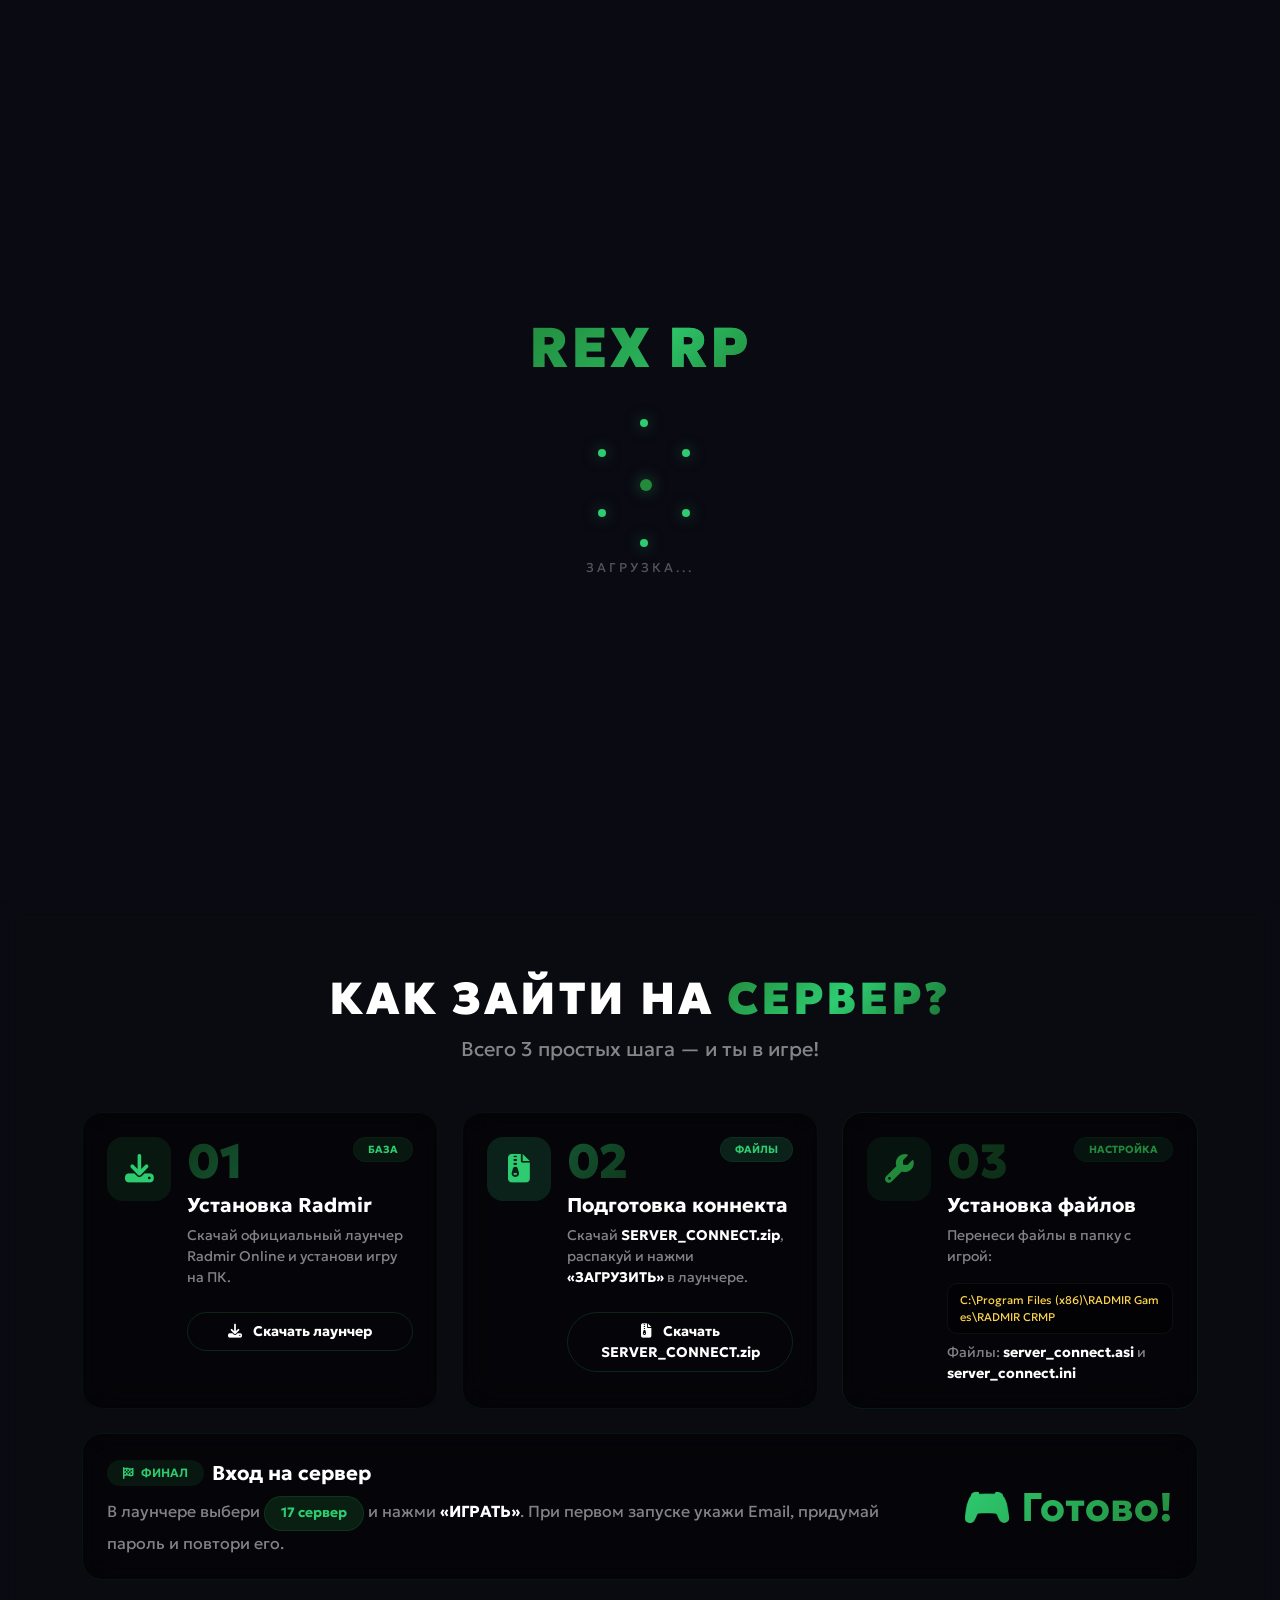
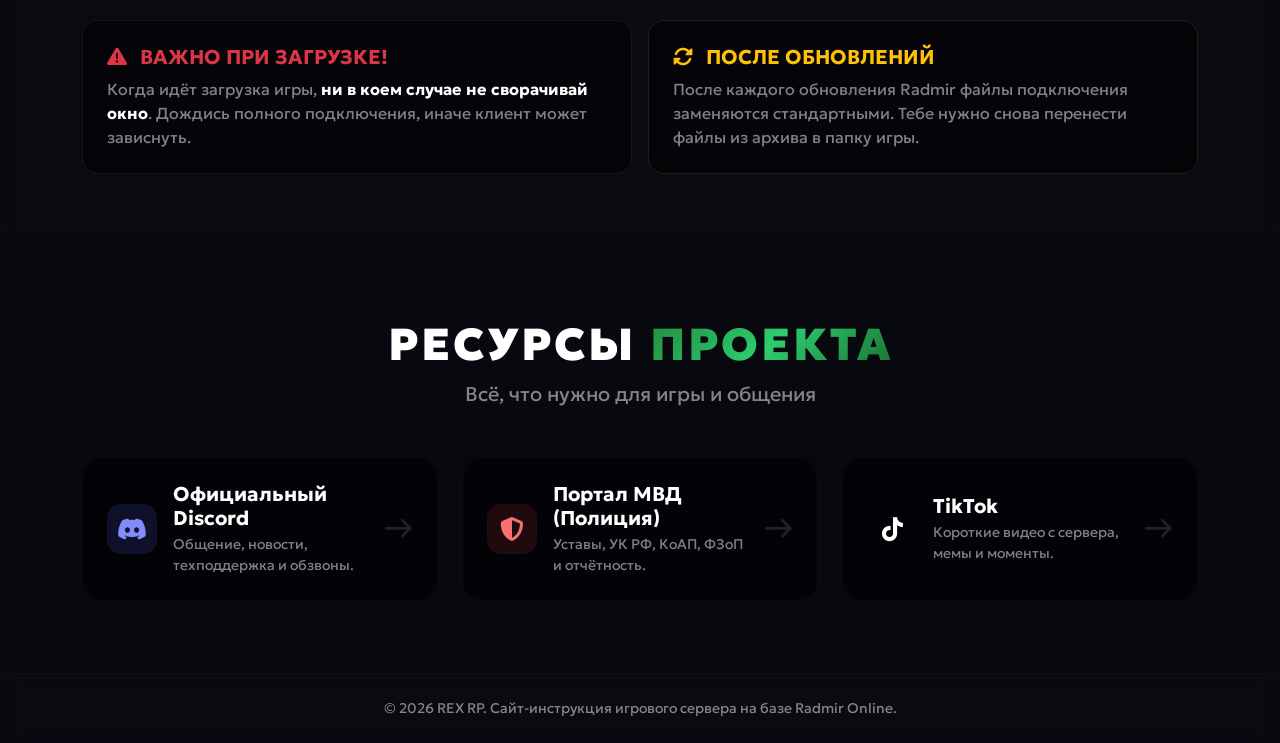
==== commit 35f8ad5f: "Update index.html" ====
--- a/index.html
+++ b/index.html
@@ -167,7 +167,7 @@
                                 <h5 class="fw-bold text-white mt-2">Подготовка коннекта</h5>
                                 <p class="text-white-50 small">Скачай <strong class="text-white">SERVER_CONNECT.zip</strong>, распакуй и нажми <strong class="text-white">«ЗАГРУЗИТЬ»</strong> в лаунчере.</p>
                                 <div class="mt-auto pt-2">
-                                    <a href="https://github.com/REX-RP-54/RexRPSite/blob/main/CONNECT_SERVER.zip?raw=true" target="_blank" class="btn btn-outline-light-green btn-sm w-100 py-2 fw-bold"><i class="fas fa-file-archive me-2"></i> Скачать boconnect.zip</a>
+                                    <a href="https://github.com/REX-RP-54/RexRPSite/blob/main/CONNECT_SERVER.zip?raw=true" target="_blank" class="btn btn-outline-light-green btn-sm w-100 py-2 fw-bold"><i class="fas fa-file-archive me-2"></i> Скачать SERVER_CONNECT.zip</a>
                                 </div>
                             </div>
                         </div>
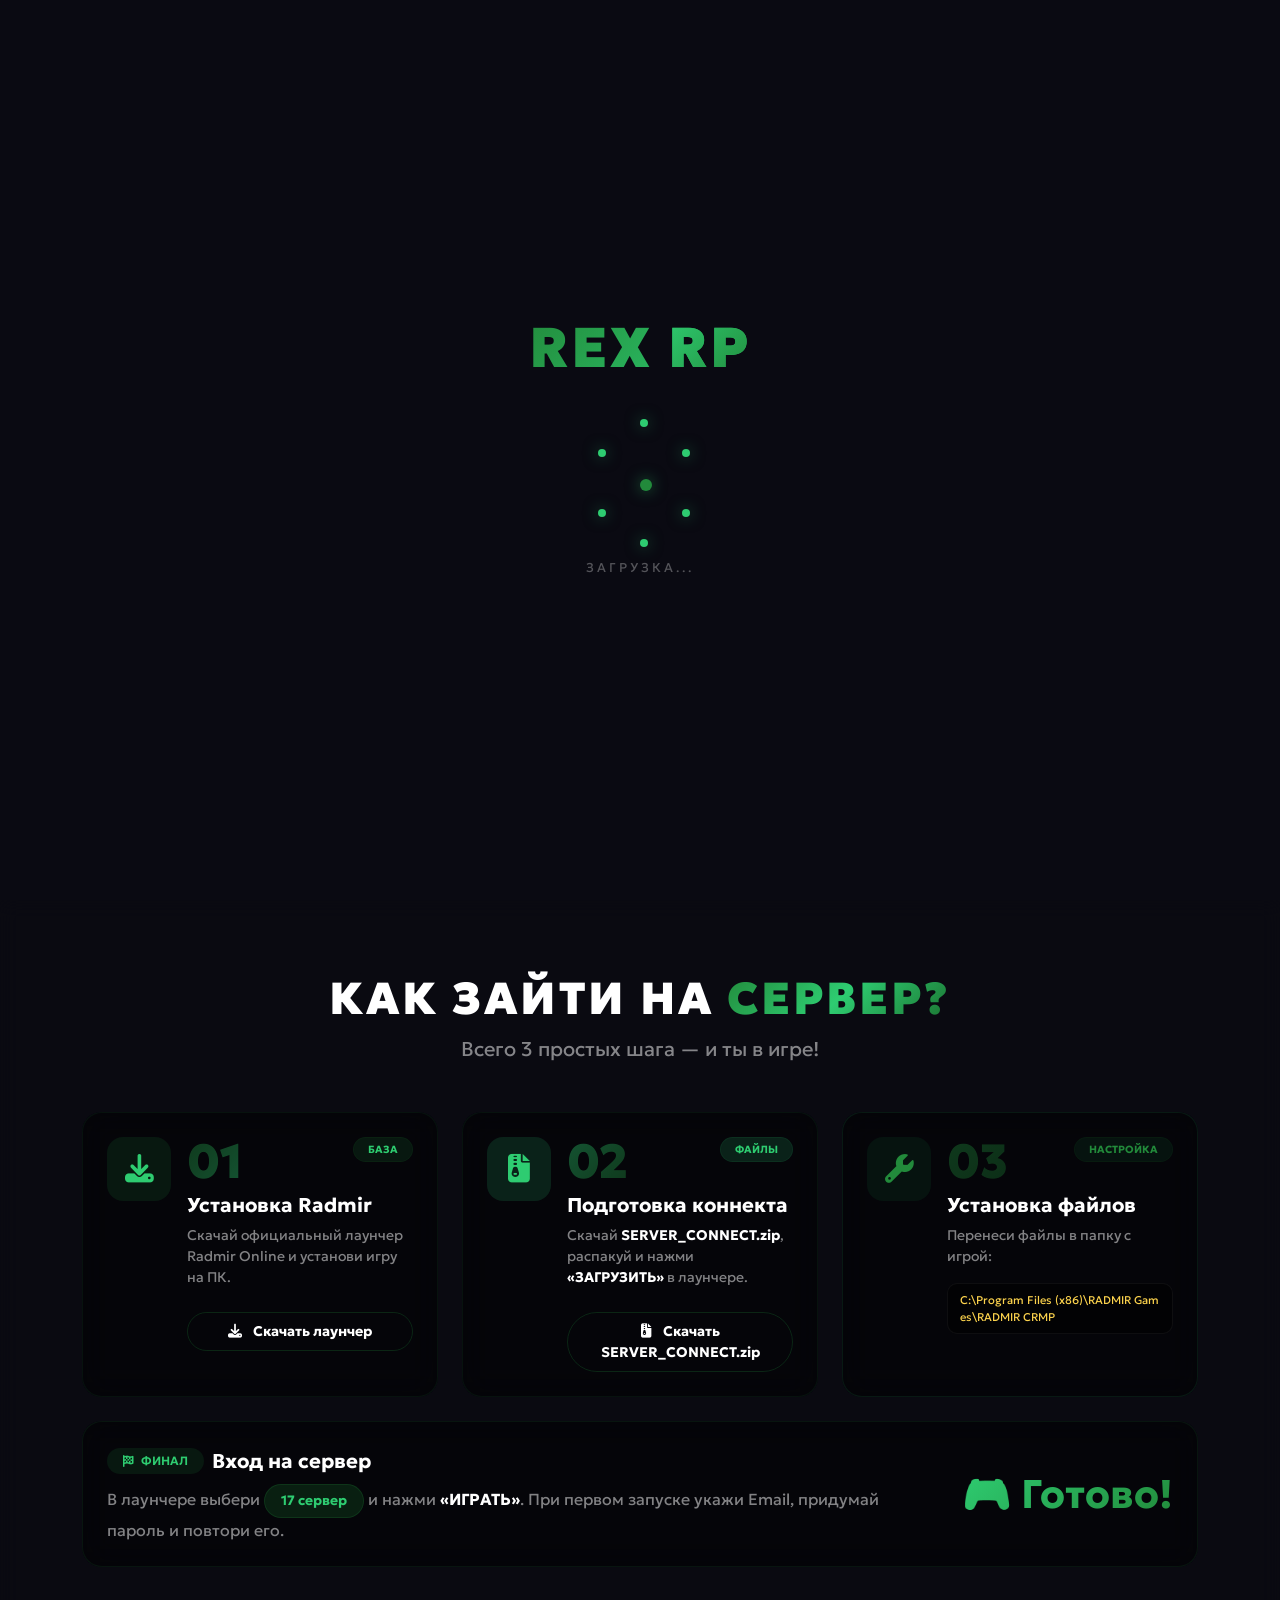
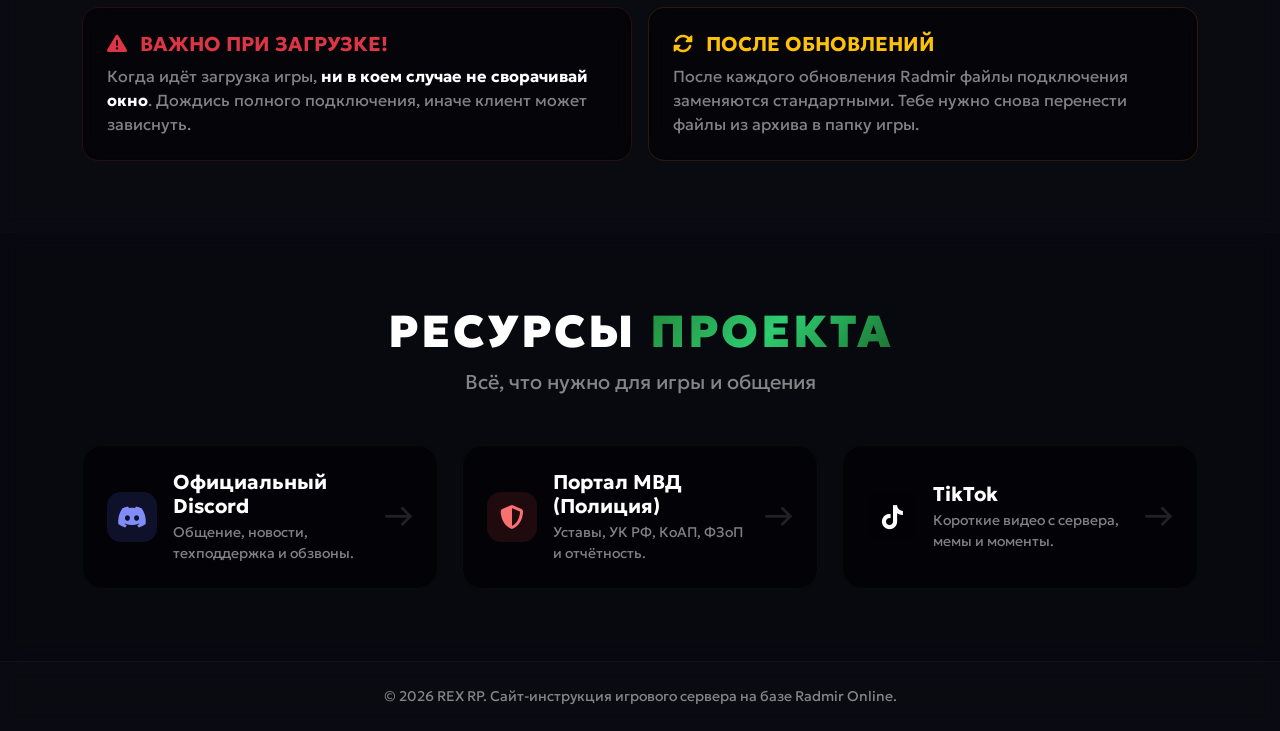
==== commit 4420f81b: "Update index.html" ====
--- a/index.html
+++ b/index.html
@@ -186,7 +186,6 @@
                                 <h5 class="fw-bold text-white mt-2">Установка файлов</h5>
                                 <p class="text-white-50 small">Перенеси файлы в папку с игрой:</p>
                                 <div class="code-block mb-2">C:\Program Files (x86)\RADMIR Games\RADMIR CRMP</div>
-                                <p class="text-white-50 small mb-0">Файлы: <span class="text-white fw-bold">server_connect.asi</span> и <span class="text-white fw-bold">server_connect.ini</span></p>
                             </div>
                         </div>
                     </div>
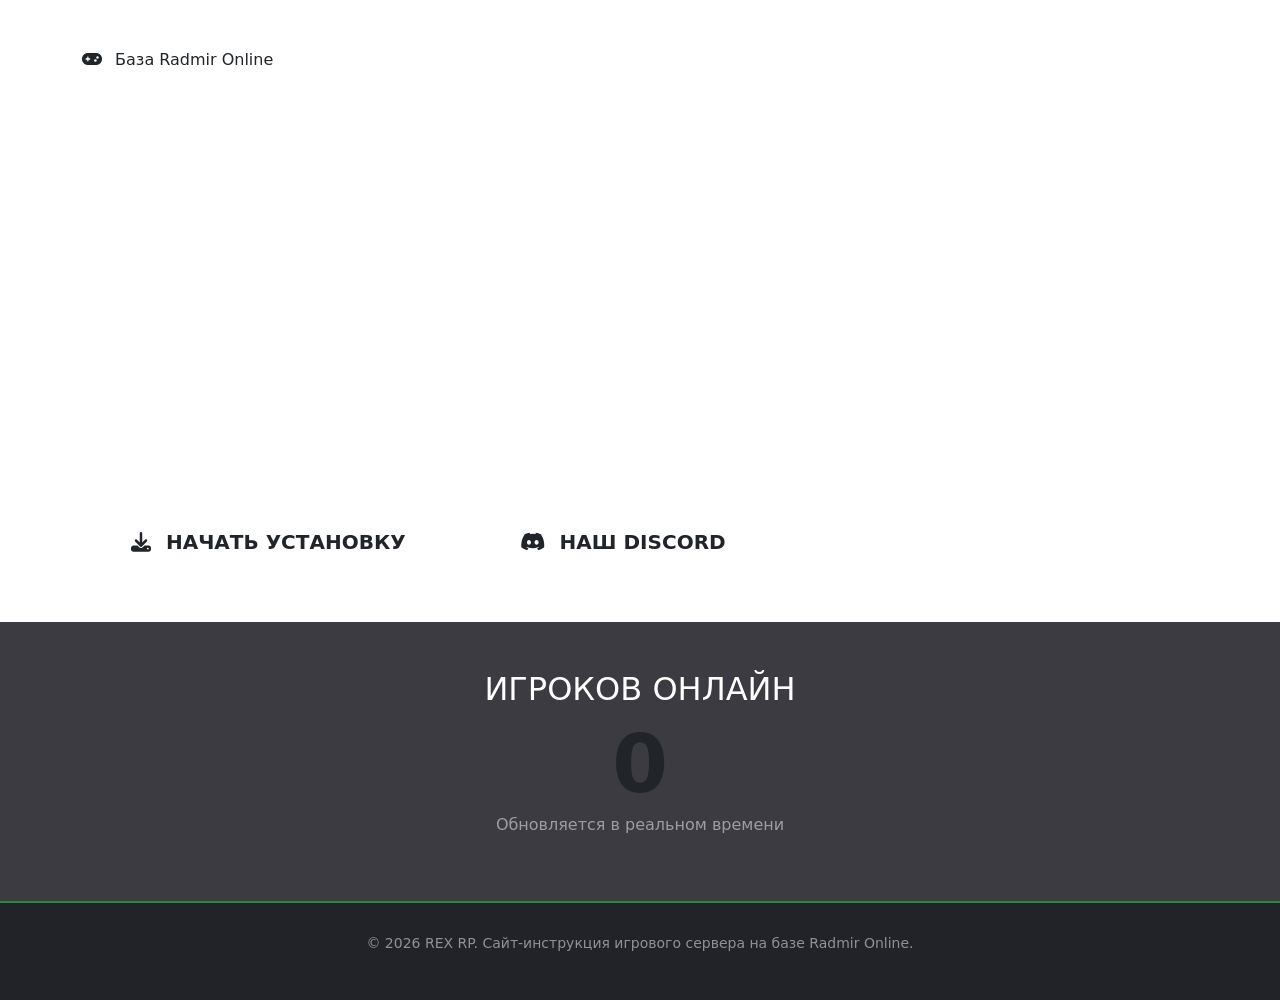
==== commit c89e1dbc: "Update index.html" ====
--- a/index.html
+++ b/index.html
@@ -3,92 +3,20 @@
 <head>
     <meta charset="UTF-8">
     <meta name="viewport" content="width=device-width, initial-scale=1.0">
-    <title>REX RP | Инструкция по подключению</title>
+    <title>REX RP | Главная</title>
     
-    <!-- FAVICON -->
-    <link rel="icon" type="image/svg+xml" href="https://raw.githubusercontent.com/REX-RP-54/RexRPSite/refs/heads/main/Favicon.svg">
-    <link rel="apple-touch-icon" href="https://raw.githubusercontent.com/REX-RP-54/RexRPSite/refs/heads/main/Favicon.svg">
-    
-    <!-- BOOTSTRAP 5 -->
+    <link rel="icon" type="image/svg+xml" href="https://raw.githubusercontent.com/REX-RP-54/RexRPSite/refs/heads/assets/Favicon.svg">
     <link href="https://cdn.jsdelivr.net/npm/bootstrap@5.3.3/dist/css/bootstrap.min.css" rel="stylesheet">
-    
-    <!-- FONT AWESOME -->
     <link rel="stylesheet" href="https://cdnjs.cloudflare.com/ajax/libs/font-awesome/6.5.1/css/all.min.css">
-    
-    <!-- ШРИФТ GEOLOGICA -->
     <link href="https://fonts.googleapis.com/css2?family=Geologica:wght@100..900&display=swap" rel="stylesheet">
-    
-    <!-- ===== ПОДКЛЮЧЕНИЕ CSS (ВАЖНО!) ===== -->
     <link rel="stylesheet" href="style.css">
-    
 </head>
 <body>
 
-    <!-- ПРЕЛОАДЕР -->
-    <div id="preloader">
-        <div class="preloader-content">
-            <div class="preloader-logo">REX <span>RP</span></div>
-            <div class="preloader-particles-container">
-                <div class="preloader-particle"></div>
-                <div class="preloader-particle"></div>
-                <div class="preloader-particle"></div>
-                <div class="preloader-particle"></div>
-                <div class="preloader-particle"></div>
-                <div class="preloader-particle"></div>
-                <div class="preloader-particle"></div>
-            </div>
-            <p class="preloader-text">Загрузка...</p>
-        </div>
-    </div>
-
-    <!-- СВЕТ ЗА КУРСОРОМ -->
-    <div id="globalGlow"></div>
-
-    <!-- ЧАСТИЦЫ -->
-    <canvas id="particlesCanvas"></canvas>
-
-    <!-- КНОПКА "НАВЕРХ" -->
-    <button id="backToTop" title="Наверх"><i class="fas fa-arrow-up"></i></button>
-
-    <!-- МОДАЛКА DISCORD -->
-    <div class="discord-modal-overlay" id="discordModal">
-        <div class="discord-modal">
-            <button class="discord-modal-close" id="discordModalClose"><i class="fas fa-times"></i></button>
-            <div class="discord-modal-icon discord-blue"><i class="fab fa-discord"></i></div>
-            <h3>Присоединяйся к нам!</h3>
-            <p>Общайся с комьюнити, узнавай новости, получай техподдержку и участвуй в обзвонах на лидерство.</p>
-            <a href="https://dsc.gg/rexrp" target="_blank" class="btn-discord-join discord-blue-btn"><i class="fab fa-discord me-2"></i> Перейти в Discord</a>
-        </div>
-    </div>
-
-    <!-- МОДАЛКА МВД -->
-    <div class="discord-modal-overlay" id="discordModalMVD">
-        <div class="discord-modal">
-            <button class="discord-modal-close" id="discordModalCloseMVD"><i class="fas fa-times"></i></button>
-            <div class="discord-modal-icon mvd-red"><i class="fas fa-shield-halved"></i></div>
-            <h3>Портал МВД</h3>
-            <p>Уставы, УК РФ, КоАП, ФЗоП, академия и отчётность для сотрудников фракции. Присоединяйся к нашему Discord-серверу!</p>
-            <a href="https://dsc.gg/rexrpmvd" target="_blank" class="btn-discord-join mvd-red-btn"><i class="fas fa-shield-halved me-2"></i> Перейти в Discord МВД</a>
-        </div>
-    </div>
-
-    <!-- МОДАЛКА TIKTOK -->
-    <div class="discord-modal-overlay" id="tiktokModal">
-        <div class="discord-modal">
-            <button class="discord-modal-close" id="tiktokModalClose"><i class="fas fa-times"></i></button>
-            <div style="background: #000; color: #fff; border-radius: 50%; width: 80px; height: 80px; display: flex; align-items: center; justify-content: center; margin: 0 auto 15px; font-size: 3rem;">
-                <i class="fab fa-tiktok"></i>
-            </div>
-            <h3>Наш TikTok</h3>
-            <p>Короткие видео с сервера, мемы, моменты из игры и не только. Подписывайся!</p>
-            <a href="https://www.tiktok.com/@rexrpradmir" target="_blank" class="btn-discord-join" style="background: #000;"><i class="fab fa-tiktok me-2"></i> Перейти в TikTok</a>
-        </div>
-    </div>
-
-    <!-- НАВИГАЦИЯ -->
-    <nav class="navbar navbar-expand-lg navbar-dark fixed-top navbar-glass" id="mainNav">
+    <!-- НАВИГАЦИЯ (ОБЩАЯ ДЛЯ ВСЕХ СТРАНИЦ) -->
+    <nav class="navbar navbar-expand-lg navbar-dark fixed-top navbar-glass">
         <div class="container">
-            <a class="navbar-brand fw-bold fs-2" href="#">
+            <a class="navbar-brand fw-bold fs-2" href="index.html">
                 <span class="text-gradient">REX</span> <span class="text-white">RP</span>
             </a>
             <button class="navbar-toggler border-0" type="button" data-bs-toggle="collapse" data-bs-target="#navbarNav">
@@ -96,16 +24,17 @@
             </button>
             <div class="collapse navbar-collapse justify-content-end" id="navbarNav">
                 <ul class="navbar-nav gap-1 gap-lg-2">
-                    <li class="nav-item"><a class="nav-link nav-link-custom active" href="#about"><i class="fas fa-info-circle"></i> О проекте</a></li>
-                    <li class="nav-item"><a class="nav-link nav-link-custom" href="#howto"><i class="fas fa-play-circle"></i> Инструкция</a></li>
-                    <li class="nav-item"><a class="nav-link nav-link-custom" href="#links"><i class="fas fa-link"></i> Ресурсы</a></li>
+                    <li class="nav-item"><a class="nav-link nav-link-custom active" href="index.html"><i class="fas fa-home"></i> Главная</a></li>
+                    <li class="nav-item"><a class="nav-link nav-link-custom" href="about.html"><i class="fas fa-info-circle"></i> О проекте</a></li>
+                    <li class="nav-item"><a class="nav-link nav-link-custom" href="instruction.html"><i class="fas fa-play-circle"></i> Инструкция</a></li>
+                    <li class="nav-item"><a class="nav-link nav-link-custom" href="resources.html"><i class="fas fa-link"></i> Ресурсы</a></li>
                 </ul>
             </div>
         </div>
     </nav>
 
-    <!-- ГЛАВНЫЙ ЭКРАН -->
-    <section class="hero-section anchor-offset" id="about">
+    <!-- HERO -->
+    <section class="hero-section">
         <div class="hero-overlay-light"></div>
         <div class="container hero-content py-5">
             <div class="row">
@@ -119,7 +48,7 @@
                         REX RP — уникальный игровой сервер на платформе Radmir CRMP. Погрузись в проработанный мир криминальной и городской романтики СНГ. Настрой подключение за пару минут по нашей инструкции.
                     </p>
                     <div class="d-flex flex-wrap gap-3">
-                        <a href="#howto" class="btn btn-green btn-lg px-5 py-3 fw-bold text-uppercase"><i class="fas fa-download me-2"></i> <span>Начать установку</span></a>
+                        <a href="instruction.html" class="btn btn-green btn-lg px-5 py-3 fw-bold text-uppercase"><i class="fas fa-download me-2"></i> <span>Начать установку</span></a>
                         <button class="btn btn-outline-green btn-lg px-5 py-3 fw-bold text-uppercase" id="discordModalOpen"><i class="fab fa-discord me-2"></i> Наш Discord</button>
                     </div>
                 </div>
@@ -127,378 +56,23 @@
         </div>
     </section>
 
-    <!-- ИНСТРУКЦИЯ -->
-    <section class="py-5 anchor-offset section-bg" id="howto" style="background: rgba(10,10,18,0.4); backdrop-filter: blur(10px);">
-        <div class="container my-4">
-            <div class="text-center mb-5">
-                <h2 class="section-title text-white">КАК ЗАЙТИ НА <span class="text-gradient">СЕРВЕР?</span></h2>
-                <p class="text-white-50 fs-5">Всего 3 простых шага — и ты в игре!</p>
-            </div>
-            <div class="row g-4">
-                <!-- Шаг 1 -->
-                <div class="col-12 col-md-4">
-                    <div class="glass-card rounded-4 p-4">
-                        <div class="d-flex align-items-start gap-3">
-                            <div class="step-icon-wrapper step-icon-green flex-shrink-0"><i class="fas fa-download"></i></div>
-                            <div class="flex-grow-1 min-width-0">
-                                <div class="d-flex justify-content-between align-items-start gap-2 flex-wrap">
-                                    <span class="step-number">01</span>
-                                    <span class="step-badge">База</span>
-                                </div>
-                                <h5 class="fw-bold text-white mt-2">Установка Radmir</h5>
-                                <p class="text-white-50 small">Скачай официальный лаунчер Radmir Online и установи игру на ПК.</p>
-                                <div class="mt-auto pt-2">
-                                    <a href="https://radmir.online/" target="_blank" class="btn btn-outline-light-green btn-sm w-100 py-2 fw-bold"><i class="fas fa-download me-2"></i> Скачать лаунчер</a>
-                                </div>
-                            </div>
-                        </div>
-                    </div>
-                </div>
-                <!-- Шаг 2 -->
-                <div class="col-12 col-md-4">
-                    <div class="glass-card rounded-4 p-4">
-                        <div class="d-flex align-items-start gap-3">
-                            <div class="step-icon-wrapper step-icon-light flex-shrink-0"><i class="fas fa-file-archive"></i></div>
-                            <div class="flex-grow-1 min-width-0">
-                                <div class="d-flex justify-content-between align-items-start gap-2 flex-wrap">
-                                    <span class="step-number" style="background: linear-gradient(135deg, #2ecc71, #228a3b); -webkit-background-clip: text; -webkit-text-fill-color: transparent; background-clip: text; opacity: 0.4;">02</span>
-                                    <span class="step-badge" style="background: rgba(46,204,113,0.15); color: #2ecc71; border-color: rgba(46,204,113,0.08);">Файлы</span>
-                                </div>
-                                <h5 class="fw-bold text-white mt-2">Подготовка коннекта</h5>
-                                <p class="text-white-50 small">Скачай <strong class="text-white">SERVER_CONNECT.zip</strong>, распакуй и нажми <strong class="text-white">«ЗАГРУЗИТЬ»</strong> в лаунчере.</p>
-                                <div class="mt-auto pt-2">
-                                    <a href="https://github.com/REX-RP-54/RexRPSite/blob/main/CONNECT_SERVER.zip?raw=true" target="_blank" class="btn btn-outline-light-green btn-sm w-100 py-2 fw-bold"><i class="fas fa-file-archive me-2"></i> Скачать SERVER_CONNECT.zip</a>
-                                </div>
-                            </div>
-                        </div>
-                    </div>
-                </div>
-                <!-- Шаг 3 -->
-                <div class="col-12 col-md-4">
-                    <div class="glass-card rounded-4 p-4" style="border-color: rgba(46,204,113,0.1);">
-                        <div class="d-flex align-items-start gap-3">
-                            <div class="step-icon-wrapper step-icon-dark flex-shrink-0"><i class="fas fa-wrench"></i></div>
-                            <div class="flex-grow-1 min-width-0">
-                                <div class="d-flex justify-content-between align-items-start gap-2 flex-wrap">
-                                    <span class="step-number" style="background: linear-gradient(135deg, #228a3b, #1a6f2e); -webkit-background-clip: text; -webkit-text-fill-color: transparent; background-clip: text; opacity: 0.4;">03</span>
-                                    <span class="step-badge" style="background: rgba(26,111,46,0.15); color: #228a3b; border-color: rgba(26,111,46,0.08);">Настройка</span>
-                                </div>
-                                <h5 class="fw-bold text-white mt-2">Установка файлов</h5>
-                                <p class="text-white-50 small">Перенеси файлы в папку с игрой:</p>
-                                <div class="code-block mb-2">C:\Program Files (x86)\RADMIR Games\RADMIR CRMP</div>
-                            </div>
-                        </div>
-                    </div>
-                </div>
-                <!-- Финал -->
-                <div class="col-12">
-                    <div class="final-card rounded-4 p-4">
-                        <div class="row align-items-center">
-                            <div class="col-md-9">
-                                <div class="d-flex align-items-center gap-2 flex-wrap mb-2">
-                                    <span class="final-badge"><i class="fas fa-flag-checkered me-1"></i> ФИНАЛ</span>
-                                    <span class="text-white fw-bold fs-5">Вход на сервер</span>
-                                </div>
-                                <p class="text-white-50 mb-0">В лаунчере выбери <span class="badge-server">17 сервер</span> и нажми <span class="text-white fw-bold">«ИГРАТЬ»</span>. При первом запуске укажи Email, придумай пароль и повтори его.</p>
-                            </div>
-                            <div class="col-md-3 text-md-end mt-3 mt-md-0">
-                                <span class="fs-1 fw-bold" style="background: linear-gradient(135deg, #2ecc71, #228a3b); -webkit-background-clip: text; -webkit-text-fill-color: transparent; background-clip: text;">🎮 Готово!</span>
-                            </div>
-                        </div>
-                    </div>
-                </div>
-            </div>
-            <!-- Важно -->
-            <div class="row mt-4 g-3">
-                <div class="col-12 col-md-6">
-                    <div class="alert-glow-danger p-4">
-                        <h5 class="fw-bold text-danger"><i class="fas fa-triangle-exclamation me-2"></i> ВАЖНО ПРИ ЗАГРУЗКЕ!</h5>
-                        <p class="text-white-50 mb-0">Когда идёт загрузка игры, <strong class="text-white">ни в коем случае не сворачивай окно</strong>. Дождись полного подключения, иначе клиент может зависнуть.</p>
-                    </div>
-                </div>
-                <div class="col-12 col-md-6">
-                    <div class="alert-glow-warning p-4">
-                        <h5 class="fw-bold text-warning"><i class="fas fa-rotate me-2"></i> ПОСЛЕ ОБНОВЛЕНИЙ</h5>
-                        <p class="text-white-50 mb-0">После каждого обновления Radmir файлы подключения заменяются стандартными. Тебе нужно снова перенести файлы из архива в папку игры.</p>
-                    </div>
-                </div>
-            </div>
-        </div>
-    </section>
-
-    <!-- РЕСУРСЫ -->
-    <section class="py-5 anchor-offset section-bg" id="links" style="background: rgba(7,7,14,0.4); backdrop-filter: blur(10px);">
-        <div class="container my-4">
-            <div class="text-center mb-5">
-                <h2 class="section-title text-white">РЕСУРСЫ <span class="text-gradient">ПРОЕКТА</span></h2>
-                <p class="text-white-50 fs-5">Всё, что нужно для игры и общения</p>
-            </div>
-            <div class="row g-4 justify-content-center">
-                <!-- Discord -->
-                <div class="col-12 col-md-4">
-                    <button class="resource-card rounded-4 p-4" id="discordModalOpen2">
-                        <div class="d-flex align-items-center gap-3">
-                            <div class="icon-box icon-discord flex-shrink-0"><i class="fab fa-discord"></i></div>
-                            <div class="flex-grow-1 min-width-0">
-                                <h5 class="fw-bold text-white mb-1">Официальный Discord</h5>
-                                <p class="text-white-50 mb-0 small">Общение, новости, техподдержка и обзвоны.</p>
-                            </div>
-                            <span class="fs-2 text-white-50 opacity-25 resource-arrow">→</span>
-                        </div>
-                    </button>
-                </div>
-                <!-- МВД -->
-                <div class="col-12 col-md-4">
-                    <button class="resource-card rounded-4 p-4" id="discordModalOpenMVD">
-                        <div class="d-flex align-items-center gap-3">
-                            <div class="icon-box icon-mvd flex-shrink-0"><i class="fas fa-shield-halved"></i></div>
-                            <div class="flex-grow-1 min-width-0">
-                                <h5 class="fw-bold text-white mb-1">Портал МВД (Полиция)</h5>
-                                <p class="text-white-50 mb-0 small">Уставы, УК РФ, КоАП, ФЗоП и отчётность.</p>
-                            </div>
-                            <span class="fs-2 text-white-50 opacity-25 resource-arrow">→</span>
-                        </div>
-                    </button>
-                </div>
-                <!-- TikTok -->
-                <div class="col-12 col-md-4">
-                    <button class="resource-card rounded-4 p-4" id="tiktokModalOpen">
-                        <div class="d-flex align-items-center gap-3">
-                            <div class="icon-box icon-tiktok flex-shrink-0"><i class="fab fa-tiktok"></i></div>
-                            <div class="flex-grow-1 min-width-0">
-                                <h5 class="fw-bold text-white mb-1">TikTok</h5>
-                                <p class="text-white-50 mb-0 small">Короткие видео с сервера, мемы и моменты.</p>
-                            </div>
-                            <span class="fs-2 text-white-50 opacity-25 resource-arrow">→</span>
-                        </div>
-                    </button>
-                </div>
-            </div>
+    <!-- СЧЁТЧИК ОНЛАЙН -->
+    <section class="py-5" style="background: rgba(10,10,18,0.8);">
+        <div class="container text-center">
+            <h2 class="section-title text-white">ИГРОКОВ <span class="text-gradient">ОНЛАЙН</span></h2>
+            <div class="display-1 fw-bold text-gradient" id="onlineCount">0</div>
+            <p class="text-white-50">Обновляется в реальном времени</p>
         </div>
     </section>
 
     <!-- ПОДВАЛ -->
-    <footer class="py-4 text-center border-top" style="background: rgba(10,10,18,0.4); border-color: rgba(255,255,255,0.03) !important; backdrop-filter: blur(10px); position: relative; z-index: 1;">
-        <div class="container"><p class="text-white-50 mb-0 small">&copy; 2026 REX RP. Сайт-инструкция игрового сервера на базе Radmir Online.</p></div>
+    <footer style="background: rgba(10,10,18,0.9); border-top: 2px solid #228a3b; padding: 30px 0;">
+        <div class="container">
+            <p class="text-white-50 small text-center">&copy; 2026 REX RP. Сайт-инструкция игрового сервера на базе Radmir Online.</p>
+        </div>
     </footer>
 
-    <!-- BOOTSTRAP JS -->
     <script src="https://cdn.jsdelivr.net/npm/bootstrap@5.3.3/dist/js/bootstrap.bundle.min.js"></script>
-    
-    <!-- ОСНОВНОЙ JS -->
-    <script>
-        document.addEventListener('DOMContentLoaded', function() {
-            // ПРЕЛОАДЕР
-            const preloader = document.getElementById('preloader');
-            setTimeout(() => { preloader.classList.add('hidden'); }, 2500);
-
-            // ПЕЧАТНАЯ МАШИНКА
-            const phrases = [
-                'Создай свою историю в криминальном мире',
-                'Стань лидером банды или бизнесменом',
-                'Участвуй в обзвонах и зарабатывай авторитет',
-                'Строй свою империю на REX RP',
-                'Выбирай свой путь: полиция, мафия или бизнес'
-            ];
-            let currentPhraseIndex = 0, currentCharIndex = 0, isDeleting = false;
-            const typewriterElement = document.getElementById('typewriterText');
-            function typeWriter() {
-                const currentPhrase = phrases[currentPhraseIndex];
-                if (isDeleting) {
-                    typewriterElement.textContent = currentPhrase.substring(0, currentCharIndex - 1);
-                    currentCharIndex--;
-                } else {
-                    typewriterElement.textContent = currentPhrase.substring(0, currentCharIndex + 1);
-                    currentCharIndex++;
-                }
-                let speed = isDeleting ? 50 : 100;
-                if (!isDeleting && currentCharIndex === currentPhrase.length) {
-                    speed = 3000;
-                    isDeleting = true;
-                } else if (isDeleting && currentCharIndex === 0) {
-                    isDeleting = false;
-                    currentPhraseIndex = (currentPhraseIndex + 1) % phrases.length;
-                    speed = 500;
-                }
-                setTimeout(typeWriter, speed);
-            }
-            setTimeout(typeWriter, 1000);
-
-            // СВЕТ ЗА КУРСОРОМ
-            const glow = document.getElementById('globalGlow');
-            document.addEventListener('mousemove', function(e) {
-                glow.style.left = e.clientX + 'px';
-                glow.style.top = e.clientY + 'px';
-                glow.classList.add('active');
-            });
-            document.addEventListener('mouseleave', function() { glow.classList.remove('active'); });
-
-            // ЧАСТИЦЫ
-            const canvas = document.getElementById('particlesCanvas');
-            const ctx = canvas.getContext('2d');
-            let width, height;
-            let particles = [];
-            const particleCount = 80;
-            function resize() {
-                width = canvas.width = window.innerWidth;
-                height = canvas.height = window.innerHeight;
-            }
-            window.addEventListener('resize', resize);
-            resize();
-            class Particle {
-                constructor() { this.reset(); }
-                reset() {
-                    this.x = Math.random() * width;
-                    this.y = Math.random() * height;
-                    this.size = Math.random() * 4 + 1;
-                    this.speedX = (Math.random() - 0.5) * 0.3;
-                    this.speedY = (Math.random() - 0.5) * 0.3;
-                    this.opacity = Math.random() * 0.8 + 0.3;
-                }
-                update() {
-                    this.x += this.speedX;
-                    this.y += this.speedY;
-                    if (this.x < 0 || this.x > width || this.y < 0 || this.y > height) { this.reset(); }
-                }
-                draw() {
-                    ctx.beginPath();
-                    ctx.arc(this.x, this.y, this.size, 0, Math.PI * 2);
-                    ctx.fillStyle = `rgba(46, 204, 113, ${this.opacity})`;
-                    ctx.shadowColor = 'rgba(46, 204, 113, 0.3)';
-                    ctx.shadowBlur = 10;
-                    ctx.fill();
-                    ctx.shadowBlur = 0;
-                }
-            }
-            for (let i = 0; i < particleCount; i++) { particles.push(new Particle()); }
-            function animateParticles() {
-                ctx.clearRect(0, 0, width, height);
-                particles.forEach(p => { p.update(); p.draw(); });
-                requestAnimationFrame(animateParticles);
-            }
-            animateParticles();
-
-            // КНОПКА "НАВЕРХ"
-            const backToTop = document.getElementById('backToTop');
-            window.addEventListener('scroll', function() {
-                if (window.scrollY > 300) { backToTop.classList.add('visible'); }
-                else { backToTop.classList.remove('visible'); }
-            });
-            backToTop.addEventListener('click', function() { window.scrollTo({ top: 0, behavior: 'smooth' }); });
-
-            // МОДАЛКА DISCORD
-            const discordModal = document.getElementById('discordModal');
-            const discordModalOpen = document.getElementById('discordModalOpen');
-            const discordModalOpen2 = document.getElementById('discordModalOpen2');
-            const discordModalClose = document.getElementById('discordModalClose');
-            function openDiscordModal() {
-                discordModal.classList.add('active');
-                document.body.style.overflow = 'hidden';
-            }
-            function closeDiscordModal() {
-                discordModal.classList.remove('active');
-                document.body.style.overflow = '';
-            }
-            discordModalOpen.addEventListener('click', openDiscordModal);
-            discordModalOpen2.addEventListener('click', openDiscordModal);
-            discordModalClose.addEventListener('click', closeDiscordModal);
-            discordModal.addEventListener('click', function(e) { if (e.target === this) closeDiscordModal(); });
-            document.addEventListener('keydown', function(e) { if (e.key === 'Escape') closeDiscordModal(); });
-
-            // МОДАЛКА МВД
-            const discordModalMVD = document.getElementById('discordModalMVD');
-            const discordModalOpenMVD = document.getElementById('discordModalOpenMVD');
-            const discordModalCloseMVD = document.getElementById('discordModalCloseMVD');
-            function openDiscordModalMVD() {
-                discordModalMVD.classList.add('active');
-                document.body.style.overflow = 'hidden';
-            }
-            function closeDiscordModalMVD() {
-                discordModalMVD.classList.remove('active');
-                document.body.style.overflow = '';
-            }
-            discordModalOpenMVD.addEventListener('click', openDiscordModalMVD);
-            discordModalCloseMVD.addEventListener('click', closeDiscordModalMVD);
-            discordModalMVD.addEventListener('click', function(e) { if (e.target === this) closeDiscordModalMVD(); });
-            document.addEventListener('keydown', function(e) { if (e.key === 'Escape') closeDiscordModalMVD(); });
-
-            // МОДАЛКА TIKTOK
-            const tiktokModal = document.getElementById('tiktokModal');
-            const tiktokModalOpen = document.getElementById('tiktokModalOpen');
-            const tiktokModalClose = document.getElementById('tiktokModalClose');
-            function openTiktokModal() {
-                tiktokModal.classList.add('active');
-                document.body.style.overflow = 'hidden';
-            }
-            function closeTiktokModal() {
-                tiktokModal.classList.remove('active');
-                document.body.style.overflow = '';
-            }
-            tiktokModalOpen.addEventListener('click', openTiktokModal);
-            tiktokModalClose.addEventListener('click', closeTiktokModal);
-            tiktokModal.addEventListener('click', function(e) { if (e.target === this) closeTiktokModal(); });
-            document.addEventListener('keydown', function(e) { if (e.key === 'Escape') closeTiktokModal(); });
-
-            // ПЛАВНАЯ ПРОКРУТКА
-            document.querySelectorAll('a[href^="#"]').forEach(anchor => {
-                anchor.addEventListener('click', function(e) {
-                    const targetId = this.getAttribute('href');
-                    if (targetId === '#') return;
-                    const target = document.querySelector(targetId);
-                    if (target) {
-                        e.preventDefault();
-                        const navbarHeight = 76;
-                        const targetPosition = target.getBoundingClientRect().top + window.pageYOffset - navbarHeight;
-                        window.scrollTo({ top: targetPosition, behavior: 'smooth' });
-                    }
-                });
-            });
-
-            // ПОДСВЕТКА АКТИВНОЙ ССЫЛКИ
-            const sections = document.querySelectorAll('.anchor-offset');
-            const navLinks = document.querySelectorAll('.nav-link-custom');
-            window.addEventListener('scroll', function() {
-                let current = '';
-                const scrollPosition = window.scrollY + 120;
-                sections.forEach(section => {
-                    const sectionTop = section.offsetTop;
-                    if (scrollPosition >= sectionTop) current = section.getAttribute('id');
-                });
-                navLinks.forEach(link => {
-                    link.classList.remove('active');
-                    if (link.getAttribute('href') === '#' + current) link.classList.add('active');
-                });
-                const navbar = document.getElementById('mainNav');
-                if (window.scrollY > 50) navbar.classList.add('scrolled');
-                else navbar.classList.remove('scrolled');
-            });
-
-            // ПЛАВНОЕ ПОЯВЛЕНИЕ
-            const elements = document.querySelectorAll('.glass-card, .resource-card, .final-card, .alert-glow-danger, .alert-glow-warning');
-            const observer = new IntersectionObserver((entries) => {
-                entries.forEach(entry => {
-                    if (entry.isIntersecting) {
-                        entry.target.style.opacity = '1';
-                        entry.target.style.transform = 'translateY(0) scale(1)';
-                    }
-                });
-            }, { threshold: 0.05, rootMargin: '0px 0px -50px 0px' });
-            elements.forEach((el, index) => {
-                el.style.opacity = '0';
-                el.style.transform = 'translateY(40px) scale(0.95)';
-                el.style.transition = 'all 0.8s cubic-bezier(0.23,1,0.32,1)';
-                el.style.transitionDelay = (index * 60) + 'ms';
-                observer.observe(el);
-            });
-            setTimeout(() => {
-                elements.forEach((el, index) => {
-                    setTimeout(() => {
-                        el.style.opacity = '1';
-                        el.style.transform = 'translateY(0) scale(1)';
-                    }, index * 60 + 200);
-                });
-            }, 300);
-        });
-    </script>
+    <script src="script.js"></script>
 </body>
 </html>
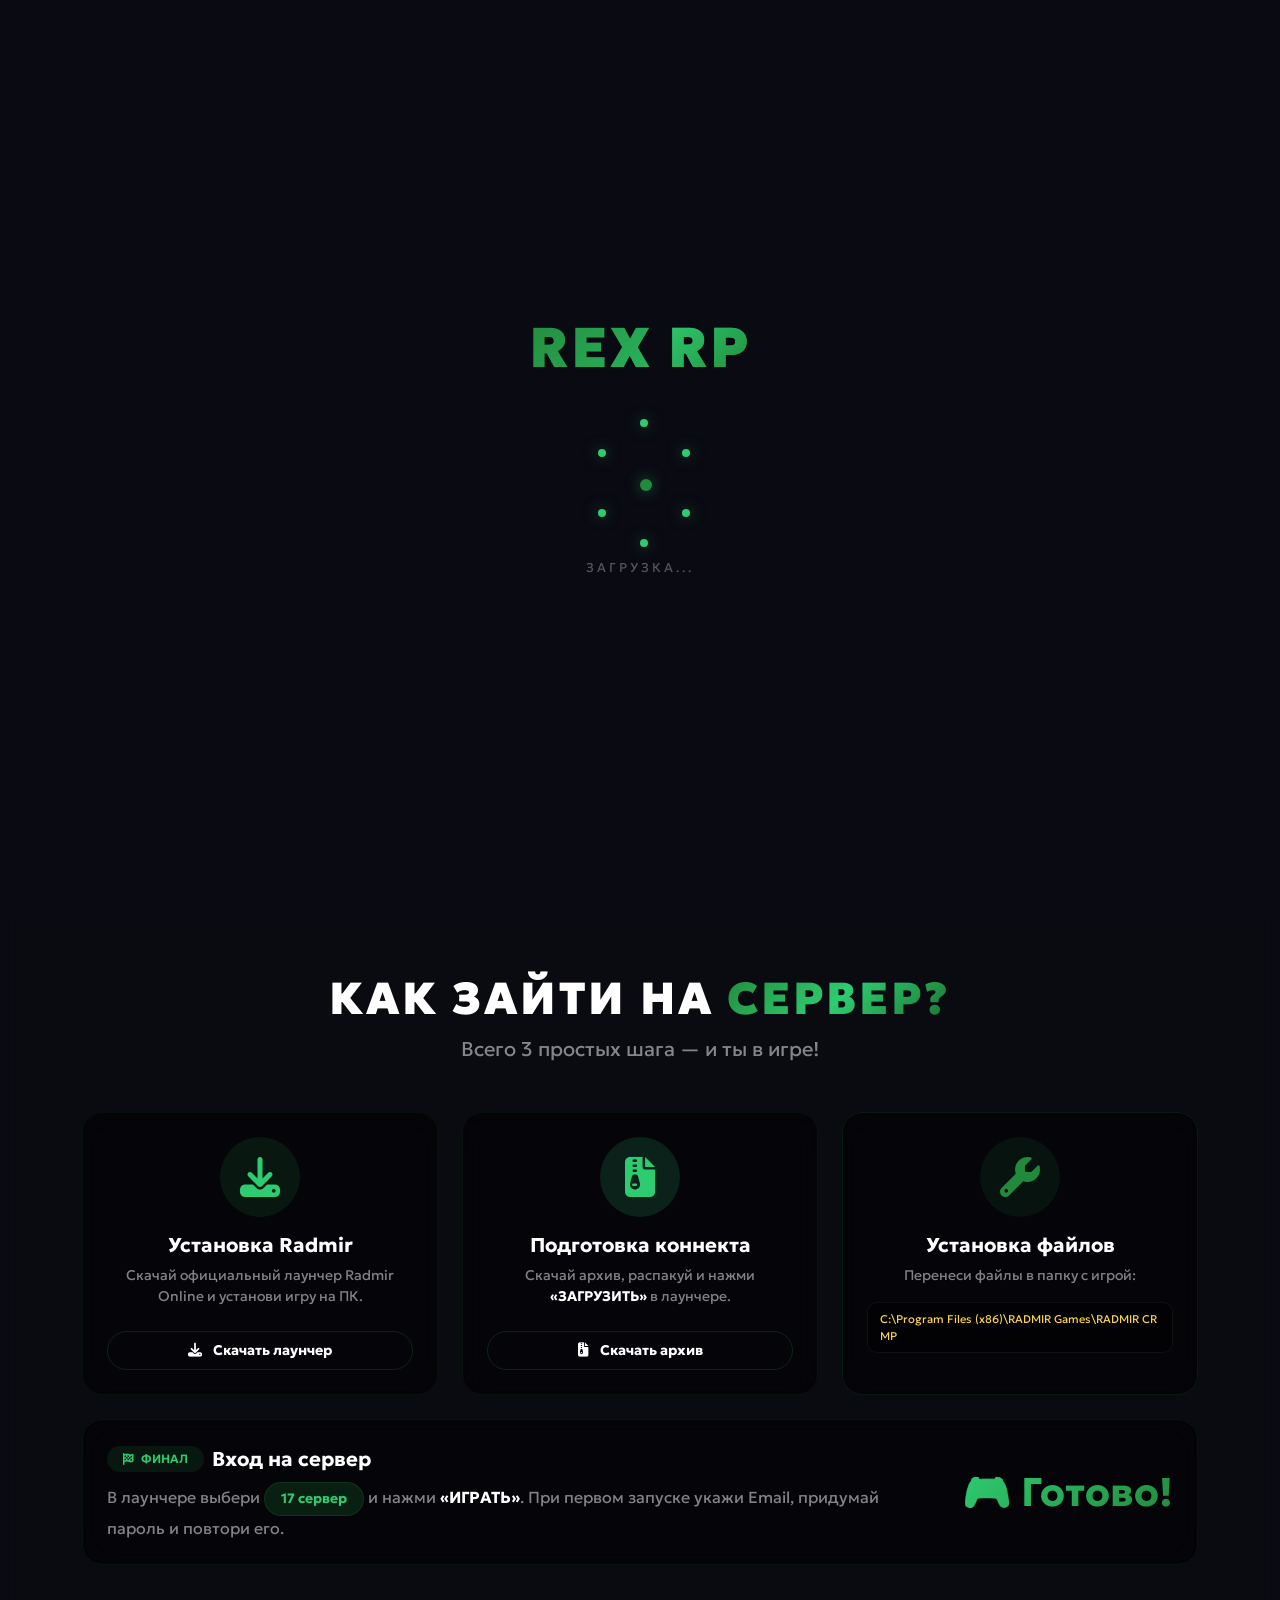
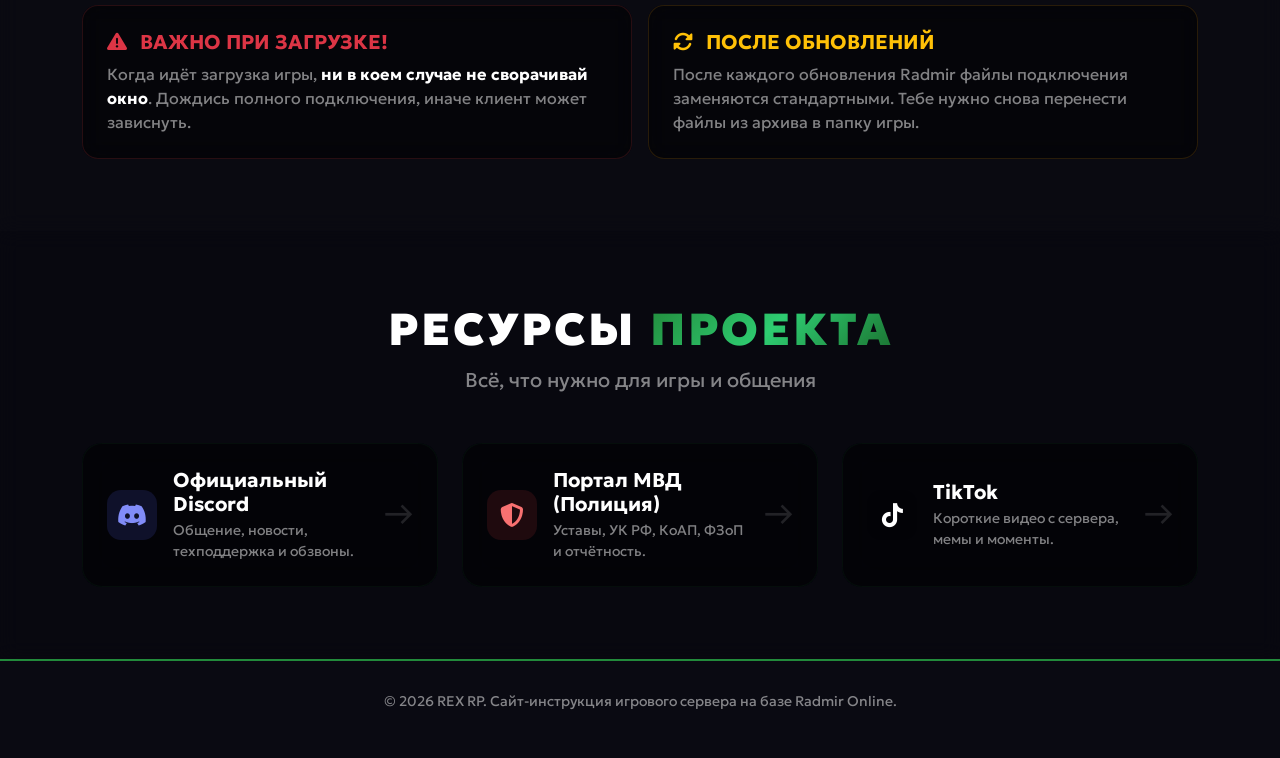
==== commit 0ee92951: "Update index.html" ====
--- a/index.html
+++ b/index.html
@@ -3,20 +3,782 @@
 <head>
     <meta charset="UTF-8">
     <meta name="viewport" content="width=device-width, initial-scale=1.0">
-    <title>REX RP | Главная</title>
+    <title>REX RP | Инструкция по подключению</title>
     
     <link rel="icon" type="image/svg+xml" href="https://raw.githubusercontent.com/REX-RP-54/RexRPSite/refs/heads/assets/Favicon.svg">
+    <link rel="apple-touch-icon" href="https://raw.githubusercontent.com/REX-RP-54/RexRPSite/refs/heads/assets/Favicon.svg">
+    
     <link href="https://cdn.jsdelivr.net/npm/bootstrap@5.3.3/dist/css/bootstrap.min.css" rel="stylesheet">
     <link rel="stylesheet" href="https://cdnjs.cloudflare.com/ajax/libs/font-awesome/6.5.1/css/all.min.css">
     <link href="https://fonts.googleapis.com/css2?family=Geologica:wght@100..900&display=swap" rel="stylesheet">
-    <link rel="stylesheet" href="style.css">
+    
+    <style>
+        * { margin: 0; padding: 0; box-sizing: border-box; }
+        html { scroll-behavior: smooth; }
+        body {
+            font-family: 'Geologica', sans-serif;
+            background: #0a0a12;
+            padding-top: 76px;
+            overflow-x: hidden;
+            cursor: default;
+            color: #fff;
+        }
+        :root {
+            --primary: #228a3b;
+            --primary-light: #2ecc71;
+            --primary-dark: #1a6f2e;
+        }
+        
+        #preloader {
+            position: fixed;
+            inset: 0;
+            background: #0a0a12;
+            display: flex;
+            align-items: center;
+            justify-content: center;
+            z-index: 99999;
+            transition: opacity 0.8s ease, visibility 0.8s ease;
+        }
+        #preloader.hidden { opacity: 0; visibility: hidden; }
+        .preloader-content { text-align: center; }
+        .preloader-logo {
+            font-family: 'Geologica', sans-serif;
+            font-size: 3.5rem;
+            font-weight: 900;
+            letter-spacing: 3px;
+            background: linear-gradient(135deg, #228a3b, #2ecc71);
+            -webkit-background-clip: text;
+            -webkit-text-fill-color: transparent;
+            background-clip: text;
+            margin-bottom: 30px;
+            opacity: 0;
+            animation: preloaderFade 1s ease forwards;
+        }
+        .preloader-logo span {
+            background: linear-gradient(135deg, #2ecc71, #228a3b);
+            -webkit-background-clip: text;
+            -webkit-text-fill-color: transparent;
+            background-clip: text;
+        }
+        @keyframes preloaderFade {
+            from { opacity: 0; transform: scale(0.8); }
+            to { opacity: 1; transform: scale(1); }
+        }
+        .preloader-particles-container {
+            width: 120px;
+            height: 120px;
+            margin: 0 auto 20px;
+            position: relative;
+        }
+        .preloader-particle {
+            position: absolute;
+            width: 8px;
+            height: 8px;
+            background: #2ecc71;
+            border-radius: 50%;
+            animation: particleFloat 2s ease-in-out infinite;
+            box-shadow: 0 0 15px rgba(46, 204, 113, 0.5);
+        }
+        .preloader-particle:nth-child(1) { top: 0%; left: 50%; animation-delay: 0s; }
+        .preloader-particle:nth-child(2) { top: 25%; left: 85%; animation-delay: 0.2s; }
+        .preloader-particle:nth-child(3) { top: 75%; left: 85%; animation-delay: 0.4s; }
+        .preloader-particle:nth-child(4) { top: 100%; left: 50%; animation-delay: 0.6s; }
+        .preloader-particle:nth-child(5) { top: 75%; left: 15%; animation-delay: 0.8s; }
+        .preloader-particle:nth-child(6) { top: 25%; left: 15%; animation-delay: 1s; }
+        .preloader-particle:nth-child(7) { top: 50%; left: 50%; animation-delay: 0.3s; width: 12px; height: 12px; background: #228a3b; }
+        @keyframes particleFloat {
+            0%, 100% { transform: translate(0, 0) scale(1); }
+            50% { transform: translate(0, -20px) scale(1.3); }
+        }
+        .preloader-text {
+            color: rgba(255,255,255,0.3);
+            font-family: 'Geologica', sans-serif;
+            font-size: 0.8rem;
+            letter-spacing: 3px;
+            text-transform: uppercase;
+        }
+        
+        #globalGlow {
+            position: fixed;
+            width: 600px;
+            height: 600px;
+            border-radius: 50%;
+            background: radial-gradient(circle, rgba(34,138,59,0.12), rgba(46,204,113,0.05), transparent 70%);
+            pointer-events: none;
+            z-index: 9999;
+            transform: translate(-50%, -50%);
+            opacity: 0;
+            transition: opacity 0.4s ease;
+            mix-blend-mode: screen;
+        }
+        #globalGlow.active { opacity: 1; }
+        
+        #particlesCanvas {
+            position: fixed;
+            inset: 0;
+            width: 100%;
+            height: 100%;
+            z-index: 0;
+            pointer-events: none;
+        }
+        
+        .hero-section {
+            min-height: calc(100vh - 76px);
+            position: relative;
+            display: flex;
+            align-items: center;
+            background: rgba(10,10,18,0.2);
+            overflow: hidden;
+            z-index: 1;
+        }
+        .hero-section::before {
+            content: '';
+            position: absolute;
+            inset: 0;
+            background: radial-gradient(ellipse at 30% 50%, rgba(10,10,18,0.2) 0%, rgba(10,10,18,0.5) 100%),
+                url('https://raw.githubusercontent.com/REX-RP-54/RexRPSite/refs/heads/assets/Site.png') center/cover no-repeat;
+            filter: blur(2px) brightness(0.85);
+            z-index: 0;
+            animation: heroFloat 25s ease-in-out infinite alternate;
+            transition: all 0.8s ease;
+        }
+        .hero-section:hover::before { filter: blur(2px) brightness(1.0); }
+        @keyframes heroFloat {
+            0% { transform: scale(1) rotate(0deg); }
+            100% { transform: scale(1.05) rotate(0.5deg); }
+        }
+        .hero-overlay-light {
+            position: absolute;
+            inset: 0;
+            background: linear-gradient(135deg, rgba(10,10,18,0.3) 0%, transparent 50%, rgba(10,10,18,0.2) 100%);
+            z-index: 0;
+            transition: all 0.8s ease;
+        }
+        .hero-section:hover .hero-overlay-light {
+            background: linear-gradient(135deg, rgba(10,10,18,0.1) 0%, transparent 50%, rgba(10,10,18,0.05) 100%);
+        }
+        .hero-content {
+            position: relative;
+            z-index: 1;
+            animation: fadeInUp 1.2s cubic-bezier(0.23,1,0.32,1) forwards;
+        }
+        @keyframes fadeInUp {
+            from { opacity: 0; transform: translateY(60px) scale(0.95); }
+            to { opacity: 1; transform: translateY(0) scale(1); }
+        }
+        
+        .typewriter-container { min-height: 60px; }
+        .typewriter-text {
+            font-size: 1.3rem;
+            font-weight: 600;
+            color: #2ecc71;
+            border-right: 2px solid #2ecc71;
+            padding-right: 5px;
+            animation: blink 0.8s step-end infinite;
+        }
+        @keyframes blink {
+            0%, 100% { border-color: #2ecc71; }
+            50% { border-color: transparent; }
+        }
+        
+        #backToTop {
+            position: fixed;
+            bottom: 30px;
+            right: 30px;
+            width: 50px;
+            height: 50px;
+            border-radius: 50%;
+            background: linear-gradient(135deg, #228a3b, #1a6f2e);
+            border: none;
+            color: #fff;
+            font-size: 1.3rem;
+            cursor: pointer;
+            z-index: 9998;
+            opacity: 0;
+            visibility: hidden;
+            transform: translateY(20px);
+            transition: all 0.4s cubic-bezier(0.23,1,0.32,1);
+            box-shadow: 0 4px 20px rgba(34,138,59,0.3);
+        }
+        #backToTop.visible { opacity: 1; visibility: visible; transform: translateY(0); }
+        #backToTop:hover {
+            transform: translateY(-4px) scale(1.1);
+            box-shadow: 0 8px 40px rgba(34,138,59,0.5);
+        }
+        
+        .discord-modal-overlay {
+            position: fixed;
+            inset: 0;
+            background: rgba(0,0,0,0.7);
+            backdrop-filter: blur(10px);
+            z-index: 99999;
+            display: flex;
+            align-items: center;
+            justify-content: center;
+            opacity: 0;
+            visibility: hidden;
+            transition: all 0.4s ease;
+        }
+        .discord-modal-overlay.active { opacity: 1; visibility: visible; }
+        .discord-modal {
+            background: rgba(20,20,40,0.95);
+            backdrop-filter: blur(20px);
+            border: 1px solid rgba(34,138,59,0.2);
+            border-radius: 24px;
+            padding: 40px;
+            max-width: 480px;
+            width: 90%;
+            text-align: center;
+            transform: scale(0.9) translateY(30px);
+            transition: all 0.5s cubic-bezier(0.23,1,0.32,1);
+            position: relative;
+            animation: modalIn 0.5s cubic-bezier(0.23, 1, 0.32, 1);
+        }
+        @keyframes modalIn {
+            from { opacity: 0; transform: scale(0.9) translateY(-30px); }
+            to { opacity: 1; transform: scale(1) translateY(0); }
+        }
+        .discord-modal-overlay.active .discord-modal { transform: scale(1) translateY(0); }
+        .discord-modal-close {
+            position: absolute;
+            top: 15px;
+            right: 20px;
+            background: none;
+            border: none;
+            color: rgba(255,255,255,0.3);
+            font-size: 1.5rem;
+            cursor: pointer;
+            transition: all 0.3s ease;
+        }
+        .discord-modal-close:hover { color: #fff; transform: rotate(90deg); }
+        .discord-modal-icon {
+            font-size: 4rem;
+            margin-bottom: 15px;
+        }
+        .discord-modal-icon.discord-blue { color: #5865F2; }
+        .discord-modal-icon.mvd-red { color: #ef4444; }
+        .discord-modal h3 { color: #fff; font-weight: 800; margin-bottom: 10px; }
+        .discord-modal p {
+            color: rgba(255,255,255,0.6);
+            font-size: 0.95rem;
+            margin-bottom: 25px;
+            line-height: 1.6;
+        }
+        .discord-modal .btn-discord-join {
+            border: none;
+            color: #fff;
+            padding: 12px 40px;
+            border-radius: 50px;
+            font-weight: 700;
+            font-size: 1rem;
+            transition: all 0.3s ease;
+            text-decoration: none;
+            display: inline-block;
+        }
+        .discord-modal .btn-discord-join.discord-blue-btn { background: #5865F2; }
+        .discord-modal .btn-discord-join.discord-blue-btn:hover {
+            transform: translateY(-3px) scale(1.05);
+            box-shadow: 0 10px 40px rgba(88,101,242,0.3);
+            color: #fff;
+        }
+        .discord-modal .btn-discord-join.mvd-red-btn { background: #dc2626; }
+        .discord-modal .btn-discord-join.mvd-red-btn:hover {
+            transform: translateY(-3px) scale(1.05);
+            box-shadow: 0 10px 40px rgba(220,38,38,0.3);
+            color: #fff;
+        }
+        .discord-modal .btn-discord-join.tiktok-black-btn { background: #000; }
+        .discord-modal .btn-discord-join.tiktok-black-btn:hover {
+            transform: translateY(-3px) scale(1.05);
+            box-shadow: 0 10px 40px rgba(0,0,0,0.3);
+            color: #fff;
+        }
+        
+        .text-gradient {
+            background: linear-gradient(135deg, #228a3b, #2ecc71, #1a6f2e);
+            -webkit-background-clip: text;
+            -webkit-text-fill-color: transparent;
+            background-clip: text;
+        }
+        .text-gradient-glow {
+            background: linear-gradient(135deg, #2ecc71, #228a3b, #2ecc71, #228a3b);
+            background-size: 300% 300%;
+            -webkit-background-clip: text;
+            -webkit-text-fill-color: transparent;
+            background-clip: text;
+            animation: gradientMove 4s ease-in-out infinite;
+        }
+        @keyframes gradientMove {
+            0% { background-position: 0% 50%; }
+            50% { background-position: 100% 50%; }
+            100% { background-position: 0% 50%; }
+        }
+        
+        .glass-card {
+            background: rgba(0,0,0,0.45);
+            backdrop-filter: blur(16px);
+            border: 1px solid rgba(34,138,59,0.1);
+            transition: all 0.6s cubic-bezier(0.23,1,0.32,1);
+            position: relative;
+            overflow: hidden;
+            height: 100%;
+            display: flex;
+            flex-direction: column;
+            border-radius: 20px !important;
+        }
+        .glass-card::after {
+            content: '';
+            position: absolute;
+            top: -50%;
+            left: -100%;
+            width: 200%;
+            height: 200%;
+            background: radial-gradient(circle at center, rgba(34,138,59,0.06), transparent 70%);
+            transform: scale(0);
+            transition: transform 0.8s cubic-bezier(0.23,1,0.32,1);
+            pointer-events: none;
+        }
+        .glass-card:hover::after { transform: scale(1); }
+        .glass-card:hover {
+            transform: translateY(-12px) scale(1.05);
+            border-color: rgba(34,138,59,0.35);
+            box-shadow: 0 30px 80px rgba(34,138,59,0.15);
+            background: rgba(0,0,0,0.6);
+        }
+        
+        .resource-card {
+            background: rgba(0,0,0,0.45);
+            backdrop-filter: blur(16px);
+            border: 1px solid rgba(34,138,59,0.08);
+            transition: all 0.6s cubic-bezier(0.23,1,0.32,1);
+            color: #fff;
+            position: relative;
+            display: block;
+            height: 100%;
+            border-radius: 20px !important;
+            cursor: pointer;
+            width: 100%;
+            text-align: left;
+            text-decoration: none;
+        }
+        .resource-card::before {
+            content: '';
+            position: absolute;
+            inset: 0;
+            background: linear-gradient(135deg, rgba(34,138,59,0.05), transparent 60%);
+            opacity: 0;
+            transition: opacity 0.6s ease;
+            border-radius: 20px;
+        }
+        .resource-card:hover::before { opacity: 1; }
+        .resource-card:hover {
+            transform: translateY(-8px) scale(1.04);
+            border-color: rgba(34,138,59,0.3);
+            box-shadow: 0 25px 60px rgba(34,138,59,0.1);
+            color: #fff;
+            background: rgba(0,0,0,0.6);
+        }
+        .resource-arrow {
+            transition: all 0.5s cubic-bezier(0.23,1,0.32,1);
+            flex-shrink: 0;
+        }
+        .resource-card:hover .resource-arrow {
+            transform: translateX(12px) scale(1.15);
+            opacity: 1 !important;
+        }
+        
+        .step-icon-large {
+            width: 80px;
+            height: 80px;
+            border-radius: 50%;
+            display: flex;
+            align-items: center;
+            justify-content: center;
+            font-size: 2.5rem;
+            margin: 0 auto;
+            background: rgba(34, 138, 59, 0.15);
+            color: #2ecc71;
+            transition: all 0.4s ease;
+        }
+        .step-card:hover .step-icon-large {
+            transform: scale(1.1) rotate(-6deg);
+            background: rgba(34, 138, 59, 0.25);
+            box-shadow: 0 0 40px rgba(46, 204, 113, 0.2);
+        }
+        .step-icon-green { background: rgba(34,138,59,0.15); color: #2ecc71; }
+        .step-icon-light { background: rgba(46,204,113,0.15); color: #2ecc71; }
+        .step-icon-dark { background: rgba(26,111,46,0.15); color: #228a3b; }
+        
+        .btn-green {
+            background: linear-gradient(135deg, #228a3b, #1a6f2e);
+            border: none;
+            color: #fff;
+            transition: all 0.5s cubic-bezier(0.23,1,0.32,1);
+            position: relative;
+            overflow: hidden;
+            border-radius: 50px !important;
+        }
+        .btn-green::before {
+            content: '';
+            position: absolute;
+            inset: 0;
+            background: linear-gradient(135deg, #2ecc71, #228a3b);
+            opacity: 0;
+            transition: opacity 0.5s ease;
+            border-radius: 50px;
+        }
+        .btn-green:hover::before { opacity: 1; }
+        .btn-green span, .btn-green i { position: relative; z-index: 1; }
+        .btn-green:hover {
+            transform: translateY(-4px) scale(1.06);
+            box-shadow: 0 20px 60px rgba(34,138,59,0.35);
+            color: #fff;
+        }
+        .btn-green:active { transform: scale(0.96); }
+        
+        .btn-outline-green {
+            border: 2px solid rgba(34,138,59,0.4);
+            color: #fff;
+            background: transparent;
+            transition: all 0.5s cubic-bezier(0.23,1,0.32,1);
+            position: relative;
+            overflow: hidden;
+            border-radius: 50px !important;
+        }
+        .btn-outline-green::before {
+            content: '';
+            position: absolute;
+            inset: 0;
+            background: rgba(34,138,59,0.1);
+            transform: scaleX(0);
+            transform-origin: right;
+            transition: transform 0.5s cubic-bezier(0.23,1,0.32,1);
+            border-radius: 50px;
+        }
+        .btn-outline-green:hover::before { transform: scaleX(1); transform-origin: left; }
+        .btn-outline-green:hover {
+            border-color: #2ecc71;
+            transform: translateY(-4px) scale(1.06);
+            box-shadow: 0 20px 60px rgba(34,138,59,0.15);
+            color: #fff;
+        }
+        
+        .btn-outline-light-green {
+            border: 1px solid rgba(34,138,59,0.25);
+            color: #fff;
+            background: transparent;
+            transition: all 0.4s cubic-bezier(0.23,1,0.32,1);
+            border-radius: 50px !important;
+        }
+        .btn-outline-light-green:hover {
+            background: rgba(34,138,59,0.15);
+            border-color: #2ecc71;
+            transform: translateY(-3px) scale(1.05);
+            box-shadow: 0 12px 30px rgba(34,138,59,0.12);
+            color: #fff;
+        }
+        
+        .navbar-glass {
+            background: rgba(10,10,18,0.5);
+            backdrop-filter: blur(24px);
+            border-bottom: 1px solid rgba(34,138,59,0.05);
+            transition: all 0.5s ease;
+            z-index: 1000;
+        }
+        .navbar-glass.scrolled {
+            background: rgba(10,10,18,0.7);
+            border-bottom-color: rgba(34,138,59,0.1);
+        }
+        .nav-link-custom {
+            position: relative;
+            color: rgba(255,255,255,0.5) !important;
+            font-weight: 600;
+            font-size: 0.85rem;
+            letter-spacing: 0.8px;
+            padding: 8px 20px !important;
+            border-radius: 50px !important;
+            transition: all 0.4s cubic-bezier(0.23,1,0.32,1);
+            text-transform: uppercase;
+        }
+        .nav-link-custom::before {
+            content: '';
+            position: absolute;
+            bottom: 4px;
+            left: 50%;
+            transform: translateX(-50%) scaleX(0);
+            width: 50%;
+            height: 2px;
+            background: linear-gradient(90deg, #228a3b, #2ecc71);
+            transition: transform 0.4s cubic-bezier(0.23,1,0.32,1);
+            border-radius: 2px;
+        }
+        .nav-link-custom:hover::before,
+        .nav-link-custom.active::before { transform: translateX(-50%) scaleX(1); }
+        .nav-link-custom:hover {
+            color: #fff !important;
+            background: rgba(34,138,59,0.06);
+            transform: translateY(-2px) scale(1.05);
+        }
+        .nav-link-custom.active {
+            color: #fff !important;
+            background: rgba(34,138,59,0.1);
+        }
+        .nav-link-custom i {
+            margin-right: 8px;
+            font-size: 0.85rem;
+            transition: transform 0.4s ease;
+        }
+        .nav-link-custom:hover i { transform: scale(1.15) rotate(-5deg); }
+        
+        .step-number {
+            font-size: 3rem;
+            font-weight: 900;
+            background: linear-gradient(135deg, #228a3b, #2ecc71);
+            -webkit-background-clip: text;
+            -webkit-text-fill-color: transparent;
+            background-clip: text;
+            opacity: 0.4;
+            line-height: 1;
+            transition: all 0.6s ease;
+        }
+        .glass-card:hover .step-number {
+            opacity: 0.8;
+            transform: scale(1.08);
+        }
+        .step-badge {
+            background: rgba(34,138,59,0.15);
+            color: #2ecc71;
+            font-size: 0.65rem;
+            font-weight: 700;
+            padding: 4px 14px;
+            border-radius: 50px !important;
+            text-transform: uppercase;
+            border: 1px solid rgba(34,138,59,0.08);
+            transition: all 0.4s ease;
+            white-space: nowrap;
+        }
+        .glass-card:hover .step-badge {
+            background: rgba(34,138,59,0.25);
+            color: #2ecc71;
+            transform: scale(1.06);
+        }
+        
+        .final-card {
+            background: rgba(0,0,0,0.45);
+            border: 1px solid rgba(34,138,59,0.12);
+            backdrop-filter: blur(16px);
+            transition: all 0.6s cubic-bezier(0.23,1,0.32,1);
+            border-radius: 20px !important;
+        }
+        .final-card:hover {
+            border-color: rgba(34,138,59,0.3);
+            box-shadow: 0 20px 60px rgba(34,138,59,0.08);
+            transform: scale(1.03);
+            background: rgba(0,0,0,0.6);
+        }
+        .final-badge {
+            background: rgba(34,138,59,0.15);
+            color: #2ecc71;
+            padding: 4px 16px;
+            border-radius: 50px !important;
+            font-size: 0.75rem;
+            font-weight: 600;
+            transition: all 0.3s ease;
+        }
+        .final-card:hover .final-badge { transform: scale(1.05); }
+        
+        .alert-glow-danger,
+        .alert-glow-warning {
+            background: rgba(0,0,0,0.45);
+            backdrop-filter: blur(12px);
+            border-radius: 16px !important;
+            transition: all 0.5s cubic-bezier(0.23,1,0.32,1);
+            height: 100%;
+        }
+        .alert-glow-danger:hover,
+        .alert-glow-warning:hover {
+            transform: translateY(-5px) scale(1.03);
+            box-shadow: 0 20px 50px rgba(0,0,0,0.3);
+        }
+        .alert-glow-danger { border: 1px solid rgba(239,68,68,0.15); }
+        .alert-glow-warning { border: 1px solid rgba(245,158,11,0.15); }
+        
+        .badge-server {
+            background: rgba(34,138,59,0.2) !important;
+            color: #2ecc71 !important;
+            border: 1px solid rgba(34,138,59,0.2);
+            padding: 6px 16px;
+            font-weight: 700;
+            font-size: 0.85rem;
+            border-radius: 50px !important;
+            transition: all 0.4s cubic-bezier(0.23,1,0.32,1);
+            display: inline-block;
+        }
+        .badge-server:hover {
+            transform: scale(1.08);
+            background: rgba(34,138,59,0.3) !important;
+            box-shadow: 0 8px 30px rgba(34,138,59,0.2);
+        }
+        .badge-base {
+            background: rgba(34,138,59,0.2) !important;
+            color: #2ecc71 !important;
+            border: 1px solid rgba(34,138,59,0.15);
+            padding: 8px 20px;
+            font-weight: 600;
+            font-size: 0.85rem;
+            letter-spacing: 0.5px;
+            border-radius: 50px !important;
+            transition: all 0.4s cubic-bezier(0.23,1,0.32,1);
+            display: inline-block;
+        }
+        .badge-base:hover {
+            transform: scale(1.05);
+            background: rgba(34,138,59,0.3) !important;
+        }
+        
+        .icon-box {
+            width: 50px;
+            height: 50px;
+            border-radius: 14px !important;
+            display: flex;
+            align-items: center;
+            justify-content: center;
+            font-size: 1.5rem;
+            flex-shrink: 0;
+            transition: all 0.5s cubic-bezier(0.23,1,0.32,1);
+        }
+        .resource-card:hover .icon-box { transform: scale(1.12) rotate(-8deg); }
+        .icon-discord { background: rgba(88,101,242,0.15); color: #818cf8; }
+        .icon-mvd { background: rgba(239,68,68,0.12); color: #f87171; }
+        .icon-tiktok { background: rgba(0,0,0,0.15); color: #fff; }
+        
+        .code-block {
+            background: rgba(0,0,0,0.5);
+            color: #fcd34d;
+            font-size: 0.7rem;
+            padding: 8px 12px;
+            border-radius: 10px !important;
+            border: 1px solid rgba(255,255,255,0.05);
+            word-break: break-all;
+            transition: all 0.4s ease;
+        }
+        .glass-card:hover .code-block {
+            border-color: rgba(34,138,59,0.15);
+            transform: scale(1.02);
+        }
+        
+        .section-title {
+            font-size: 2.8rem;
+            font-weight: 900;
+            letter-spacing: 3px;
+            text-transform: uppercase;
+        }
+        .anchor-offset { scroll-margin-top: 80px; }
+        .section-bg { position: relative; z-index: 1; }
+        
+        ::-webkit-scrollbar { width: 5px; }
+        ::-webkit-scrollbar-track { background: #0a0a12; }
+        ::-webkit-scrollbar-thumb {
+            background: linear-gradient(180deg, #228a3b, #2ecc71);
+            border-radius: 10px;
+        }
+        ::-webkit-scrollbar-thumb:hover {
+            background: linear-gradient(180deg, #2ecc71, #228a3b);
+        }
+        
+        @media (max-width: 992px) {
+            .section-title { font-size: 2.2rem; }
+            #globalGlow { width: 400px; height: 400px; }
+        }
+        @media (max-width: 768px) {
+            .section-title { font-size: 1.8rem; letter-spacing: 1px; }
+            .display-3 { font-size: 2.5rem !important; }
+            .step-number { font-size: 2.2rem; }
+            .hero-section::before { filter: blur(4px) brightness(0.8); }
+            .glass-card { padding: 20px !important; }
+            #globalGlow { width: 300px; height: 300px; }
+            .typewriter-text { font-size: 1rem; }
+        }
+        @media (max-width: 576px) {
+            .display-3 { font-size: 2rem !important; }
+            .nav-link-custom {
+                font-size: 0.75rem;
+                padding: 6px 12px !important;
+                letter-spacing: 0.3px;
+            }
+            .btn-green, .btn-outline-green {
+                width: 100%;
+                justify-content: center;
+            }
+            .d-flex.flex-wrap.gap-3 { flex-direction: column; }
+            .hero-section::before { filter: blur(6px) brightness(0.75); }
+            .step-icon-wrapper { width: 48px; height: 48px; font-size: 1.3rem; }
+            .step-number { font-size: 1.8rem; }
+            .badge-server, .badge-base { font-size: 0.7rem; padding: 4px 12px; }
+            #globalGlow { width: 200px; height: 200px; opacity: 0.6; }
+            .discord-modal { padding: 25px; }
+            .discord-modal-icon { font-size: 3rem; }
+            #backToTop { width: 40px; height: 40px; font-size: 1rem; bottom: 20px; right: 20px; }
+        }
+    </style>
 </head>
 <body>
 
-    <!-- НАВИГАЦИЯ (ОБЩАЯ ДЛЯ ВСЕХ СТРАНИЦ) -->
-    <nav class="navbar navbar-expand-lg navbar-dark fixed-top navbar-glass">
+    <div id="preloader">
+        <div class="preloader-content">
+            <div class="preloader-logo">REX <span>RP</span></div>
+            <div class="preloader-particles-container">
+                <div class="preloader-particle"></div>
+                <div class="preloader-particle"></div>
+                <div class="preloader-particle"></div>
+                <div class="preloader-particle"></div>
+                <div class="preloader-particle"></div>
+                <div class="preloader-particle"></div>
+                <div class="preloader-particle"></div>
+            </div>
+            <p class="preloader-text">Загрузка...</p>
+        </div>
+    </div>
+
+    <div id="globalGlow"></div>
+    <canvas id="particlesCanvas"></canvas>
+    <button id="backToTop" title="Наверх"><i class="fas fa-arrow-up"></i></button>
+
+    <div class="discord-modal-overlay" id="discordModal">
+        <div class="discord-modal">
+            <button class="discord-modal-close" id="discordModalClose"><i class="fas fa-times"></i></button>
+            <div class="discord-modal-icon discord-blue"><i class="fab fa-discord"></i></div>
+            <h3>Присоединяйся к нам!</h3>
+            <p>Общайся с комьюнити, узнавай новости, получай техподдержку и участвуй в обзвонах на лидерство.</p>
+            <a href="https://dsc.gg/rexrp" target="_blank" class="btn-discord-join discord-blue-btn"><i class="fab fa-discord me-2"></i> Перейти в Discord</a>
+        </div>
+    </div>
+
+    <div class="discord-modal-overlay" id="discordModalMVD">
+        <div class="discord-modal">
+            <button class="discord-modal-close" id="discordModalCloseMVD"><i class="fas fa-times"></i></button>
+            <div class="discord-modal-icon mvd-red"><i class="fas fa-shield-halved"></i></div>
+            <h3>Портал МВД</h3>
+            <p>Уставы, УК РФ, КоАП, ФЗоП, академия и отчётность для сотрудников фракции. Присоединяйся к нашему Discord-серверу!</p>
+            <a href="https://dsc.gg/rexrpmvd" target="_blank" class="btn-discord-join mvd-red-btn"><i class="fas fa-shield-halved me-2"></i> Перейти в Discord МВД</a>
+        </div>
+    </div>
+
+    <div class="discord-modal-overlay" id="tiktokModal">
+        <div class="discord-modal">
+            <button class="discord-modal-close" id="tiktokModalClose"><i class="fas fa-times"></i></button>
+            <div style="background: #000; color: #fff; border-radius: 50%; width: 80px; height: 80px; display: flex; align-items: center; justify-content: center; margin: 0 auto 15px; font-size: 3rem;">
+                <i class="fab fa-tiktok"></i>
+            </div>
+            <h3>Наш TikTok</h3>
+            <p>Короткие видео с сервера, мемы, моменты из игры и не только. Подписывайся!</p>
+            <a href="https://www.tiktok.com/@rexrpradmir" target="_blank" class="btn-discord-join" style="background: #000;"><i class="fab fa-tiktok me-2"></i> Перейти в TikTok</a>
+        </div>
+    </div>
+
+    <nav class="navbar navbar-expand-lg navbar-dark fixed-top navbar-glass" id="mainNav">
         <div class="container">
-            <a class="navbar-brand fw-bold fs-2" href="index.html">
+            <a class="navbar-brand fw-bold fs-2" href="#">
                 <span class="text-gradient">REX</span> <span class="text-white">RP</span>
             </a>
             <button class="navbar-toggler border-0" type="button" data-bs-toggle="collapse" data-bs-target="#navbarNav">
@@ -24,17 +786,15 @@
             </button>
             <div class="collapse navbar-collapse justify-content-end" id="navbarNav">
                 <ul class="navbar-nav gap-1 gap-lg-2">
-                    <li class="nav-item"><a class="nav-link nav-link-custom active" href="index.html"><i class="fas fa-home"></i> Главная</a></li>
-                    <li class="nav-item"><a class="nav-link nav-link-custom" href="about.html"><i class="fas fa-info-circle"></i> О проекте</a></li>
-                    <li class="nav-item"><a class="nav-link nav-link-custom" href="instruction.html"><i class="fas fa-play-circle"></i> Инструкция</a></li>
-                    <li class="nav-item"><a class="nav-link nav-link-custom" href="resources.html"><i class="fas fa-link"></i> Ресурсы</a></li>
+                    <li class="nav-item"><a class="nav-link nav-link-custom active" href="#about"><i class="fas fa-info-circle"></i> О проекте</a></li>
+                    <li class="nav-item"><a class="nav-link nav-link-custom" href="#howto"><i class="fas fa-play-circle"></i> Инструкция</a></li>
+                    <li class="nav-item"><a class="nav-link nav-link-custom" href="#links"><i class="fas fa-link"></i> Ресурсы</a></li>
                 </ul>
             </div>
         </div>
     </nav>
 
-    <!-- HERO -->
-    <section class="hero-section">
+    <section class="hero-section anchor-offset" id="about">
         <div class="hero-overlay-light"></div>
         <div class="container hero-content py-5">
             <div class="row">
@@ -48,7 +808,7 @@
                         REX RP — уникальный игровой сервер на платформе Radmir CRMP. Погрузись в проработанный мир криминальной и городской романтики СНГ. Настрой подключение за пару минут по нашей инструкции.
                     </p>
                     <div class="d-flex flex-wrap gap-3">
-                        <a href="instruction.html" class="btn btn-green btn-lg px-5 py-3 fw-bold text-uppercase"><i class="fas fa-download me-2"></i> <span>Начать установку</span></a>
+                        <a href="#howto" class="btn btn-green btn-lg px-5 py-3 fw-bold text-uppercase"><i class="fas fa-download me-2"></i> <span>Начать установку</span></a>
                         <button class="btn btn-outline-green btn-lg px-5 py-3 fw-bold text-uppercase" id="discordModalOpen"><i class="fab fa-discord me-2"></i> Наш Discord</button>
                     </div>
                 </div>
@@ -56,16 +816,122 @@
         </div>
     </section>
 
-    <!-- СЧЁТЧИК ОНЛАЙН -->
-    <section class="py-5" style="background: rgba(10,10,18,0.8);">
-        <div class="container text-center">
-            <h2 class="section-title text-white">ИГРОКОВ <span class="text-gradient">ОНЛАЙН</span></h2>
-            <div class="display-1 fw-bold text-gradient" id="onlineCount">0</div>
-            <p class="text-white-50">Обновляется в реальном времени</p>
+    <section class="py-5 anchor-offset section-bg" id="howto" style="background: rgba(10,10,18,0.4); backdrop-filter: blur(10px);">
+        <div class="container my-4">
+            <div class="text-center mb-5">
+                <h2 class="section-title text-white">КАК ЗАЙТИ НА <span class="text-gradient">СЕРВЕР?</span></h2>
+                <p class="text-white-50 fs-5">Всего 3 простых шага — и ты в игре!</p>
+            </div>
+            <div class="row g-4">
+                <div class="col-12 col-md-4">
+                    <div class="glass-card rounded-4 p-4 step-card">
+                        <div class="step-icon-large step-icon-green"><i class="fas fa-download"></i></div>
+                        <h5 class="fw-bold text-white mt-3 text-center">Установка Radmir</h5>
+                        <p class="text-white-50 small text-center">Скачай официальный лаунчер Radmir Online и установи игру на ПК.</p>
+                        <div class="mt-auto pt-2">
+                            <a href="https://radmir.online/" target="_blank" class="btn btn-outline-light-green btn-sm w-100 py-2 fw-bold"><i class="fas fa-download me-2"></i> Скачать лаунчер</a>
+                        </div>
+                    </div>
+                </div>
+                <div class="col-12 col-md-4">
+                    <div class="glass-card rounded-4 p-4 step-card">
+                        <div class="step-icon-large step-icon-light"><i class="fas fa-file-archive"></i></div>
+                        <h5 class="fw-bold text-white mt-3 text-center">Подготовка коннекта</h5>
+                        <p class="text-white-50 small text-center">Скачай архив, распакуй и нажми <strong class="text-white">«ЗАГРУЗИТЬ»</strong> в лаунчере.</p>
+                        <div class="mt-auto pt-2">
+                            <a href="https://github.com/REX-RP-54/RexRPSite/blob/assets/CONNECT_SERVER.zip?raw=true" target="_blank" class="btn btn-outline-light-green btn-sm w-100 py-2 fw-bold"><i class="fas fa-file-archive me-2"></i> Скачать архив</a>
+                        </div>
+                    </div>
+                </div>
+                <div class="col-12 col-md-4">
+                    <div class="glass-card rounded-4 p-4 step-card" style="border-color: rgba(46,204,113,0.1);">
+                        <div class="step-icon-large step-icon-dark"><i class="fas fa-wrench"></i></div>
+                        <h5 class="fw-bold text-white mt-3 text-center">Установка файлов</h5>
+                        <p class="text-white-50 small text-center">Перенеси файлы в папку с игрой:</p>
+                        <div class="code-block mb-2">C:\Program Files (x86)\RADMIR Games\RADMIR CRMP</div>
+                    </div>
+                </div>
+                <div class="col-12">
+                    <div class="final-card rounded-4 p-4">
+                        <div class="row align-items-center">
+                            <div class="col-md-9">
+                                <div class="d-flex align-items-center gap-2 flex-wrap mb-2">
+                                    <span class="final-badge"><i class="fas fa-flag-checkered me-1"></i> ФИНАЛ</span>
+                                    <span class="text-white fw-bold fs-5">Вход на сервер</span>
+                                </div>
+                                <p class="text-white-50 mb-0">В лаунчере выбери <span class="badge-server">17 сервер</span> и нажми <span class="text-white fw-bold">«ИГРАТЬ»</span>. При первом запуске укажи Email, придумай пароль и повтори его.</p>
+                            </div>
+                            <div class="col-md-3 text-md-end mt-3 mt-md-0">
+                                <span class="fs-1 fw-bold" style="background: linear-gradient(135deg, #2ecc71, #228a3b); -webkit-background-clip: text; -webkit-text-fill-color: transparent; background-clip: text;">🎮 Готово!</span>
+                            </div>
+                        </div>
+                    </div>
+                </div>
+            </div>
+            <div class="row mt-4 g-3">
+                <div class="col-12 col-md-6">
+                    <div class="alert-glow-danger p-4">
+                        <h5 class="fw-bold text-danger"><i class="fas fa-triangle-exclamation me-2"></i> ВАЖНО ПРИ ЗАГРУЗКЕ!</h5>
+                        <p class="text-white-50 mb-0">Когда идёт загрузка игры, <strong class="text-white">ни в коем случае не сворачивай окно</strong>. Дождись полного подключения, иначе клиент может зависнуть.</p>
+                    </div>
+                </div>
+                <div class="col-12 col-md-6">
+                    <div class="alert-glow-warning p-4">
+                        <h5 class="fw-bold text-warning"><i class="fas fa-rotate me-2"></i> ПОСЛЕ ОБНОВЛЕНИЙ</h5>
+                        <p class="text-white-50 mb-0">После каждого обновления Radmir файлы подключения заменяются стандартными. Тебе нужно снова перенести файлы из архива в папку игры.</p>
+                    </div>
+                </div>
+            </div>
         </div>
     </section>
 
-    <!-- ПОДВАЛ -->
+    <section class="py-5 anchor-offset section-bg" id="links" style="background: rgba(7,7,14,0.4); backdrop-filter: blur(10px);">
+        <div class="container my-4">
+            <div class="text-center mb-5">
+                <h2 class="section-title text-white">РЕСУРСЫ <span class="text-gradient">ПРОЕКТА</span></h2>
+                <p class="text-white-50 fs-5">Всё, что нужно для игры и общения</p>
+            </div>
+            <div class="row g-4 justify-content-center">
+                <div class="col-12 col-md-4">
+                    <button class="resource-card rounded-4 p-4" id="discordModalOpen2">
+                        <div class="d-flex align-items-center gap-3">
+                            <div class="icon-box icon-discord flex-shrink-0"><i class="fab fa-discord"></i></div>
+                            <div class="flex-grow-1 min-width-0">
+                                <h5 class="fw-bold text-white mb-1">Официальный Discord</h5>
+                                <p class="text-white-50 mb-0 small">Общение, новости, техподдержка и обзвоны.</p>
+                            </div>
+                            <span class="fs-2 text-white-50 opacity-25 resource-arrow">→</span>
+                        </div>
+                    </button>
+                </div>
+                <div class="col-12 col-md-4">
+                    <button class="resource-card rounded-4 p-4" id="discordModalOpenMVD">
+                        <div class="d-flex align-items-center gap-3">
+                            <div class="icon-box icon-mvd flex-shrink-0"><i class="fas fa-shield-halved"></i></div>
+                            <div class="flex-grow-1 min-width-0">
+                                <h5 class="fw-bold text-white mb-1">Портал МВД (Полиция)</h5>
+                                <p class="text-white-50 mb-0 small">Уставы, УК РФ, КоАП, ФЗоП и отчётность.</p>
+                            </div>
+                            <span class="fs-2 text-white-50 opacity-25 resource-arrow">→</span>
+                        </div>
+                    </button>
+                </div>
+                <div class="col-12 col-md-4">
+                    <button class="resource-card rounded-4 p-4" id="tiktokModalOpen">
+                        <div class="d-flex align-items-center gap-3">
+                            <div class="icon-box icon-tiktok flex-shrink-0"><i class="fab fa-tiktok"></i></div>
+                            <div class="flex-grow-1 min-width-0">
+                                <h5 class="fw-bold text-white mb-1">TikTok</h5>
+                                <p class="text-white-50 mb-0 small">Короткие видео с сервера, мемы и моменты.</p>
+                            </div>
+                            <span class="fs-2 text-white-50 opacity-25 resource-arrow">→</span>
+                        </div>
+                    </button>
+                </div>
+            </div>
+        </div>
+    </section>
+
     <footer style="background: rgba(10,10,18,0.9); border-top: 2px solid #228a3b; padding: 30px 0;">
         <div class="container">
             <p class="text-white-50 small text-center">&copy; 2026 REX RP. Сайт-инструкция игрового сервера на базе Radmir Online.</p>
@@ -73,6 +939,211 @@
     </footer>
 
     <script src="https://cdn.jsdelivr.net/npm/bootstrap@5.3.3/dist/js/bootstrap.bundle.min.js"></script>
-    <script src="script.js"></script>
+    <script>
+        document.addEventListener('DOMContentLoaded', function() {
+            const preloader = document.getElementById('preloader');
+            setTimeout(() => { preloader.classList.add('hidden'); }, 2500);
+
+            const phrases = [
+                'Создай свою историю в криминальном мире',
+                'Стань лидером банды или бизнесменом',
+                'Участвуй в обзвонах и зарабатывай авторитет',
+                'Строй свою империю на REX RP',
+                'Выбирай свой путь: полиция, мафия или бизнес'
+            ];
+            let currentPhraseIndex = 0, currentCharIndex = 0, isDeleting = false;
+            const typewriterElement = document.getElementById('typewriterText');
+            function typeWriter() {
+                const currentPhrase = phrases[currentPhraseIndex];
+                if (isDeleting) {
+                    typewriterElement.textContent = currentPhrase.substring(0, currentCharIndex - 1);
+                    currentCharIndex--;
+                } else {
+                    typewriterElement.textContent = currentPhrase.substring(0, currentCharIndex + 1);
+                    currentCharIndex++;
+                }
+                let speed = isDeleting ? 50 : 100;
+                if (!isDeleting && currentCharIndex === currentPhrase.length) {
+                    speed = 3000;
+                    isDeleting = true;
+                } else if (isDeleting && currentCharIndex === 0) {
+                    isDeleting = false;
+                    currentPhraseIndex = (currentPhraseIndex + 1) % phrases.length;
+                    speed = 500;
+                }
+                setTimeout(typeWriter, speed);
+            }
+            setTimeout(typeWriter, 1000);
+
+            const glow = document.getElementById('globalGlow');
+            document.addEventListener('mousemove', function(e) {
+                glow.style.left = e.clientX + 'px';
+                glow.style.top = e.clientY + 'px';
+                glow.classList.add('active');
+            });
+            document.addEventListener('mouseleave', function() { glow.classList.remove('active'); });
+
+            const canvas = document.getElementById('particlesCanvas');
+            const ctx = canvas.getContext('2d');
+            let width, height;
+            let particles = [];
+            const particleCount = 80;
+            function resize() {
+                width = canvas.width = window.innerWidth;
+                height = canvas.height = window.innerHeight;
+            }
+            window.addEventListener('resize', resize);
+            resize();
+            class Particle {
+                constructor() { this.reset(); }
+                reset() {
+                    this.x = Math.random() * width;
+                    this.y = Math.random() * height;
+                    this.size = Math.random() * 4 + 1;
+                    this.speedX = (Math.random() - 0.5) * 0.3;
+                    this.speedY = (Math.random() - 0.5) * 0.3;
+                    this.opacity = Math.random() * 0.8 + 0.3;
+                }
+                update() {
+                    this.x += this.speedX;
+                    this.y += this.speedY;
+                    if (this.x < 0 || this.x > width || this.y < 0 || this.y > height) { this.reset(); }
+                }
+                draw() {
+                    ctx.beginPath();
+                    ctx.arc(this.x, this.y, this.size, 0, Math.PI * 2);
+                    ctx.fillStyle = `rgba(46, 204, 113, ${this.opacity})`;
+                    ctx.shadowColor = 'rgba(46, 204, 113, 0.3)';
+                    ctx.shadowBlur = 10;
+                    ctx.fill();
+                    ctx.shadowBlur = 0;
+                }
+            }
+            for (let i = 0; i < particleCount; i++) { particles.push(new Particle()); }
+            function animateParticles() {
+                ctx.clearRect(0, 0, width, height);
+                particles.forEach(p => { p.update(); p.draw(); });
+                requestAnimationFrame(animateParticles);
+            }
+            animateParticles();
+
+            const backToTop = document.getElementById('backToTop');
+            window.addEventListener('scroll', function() {
+                if (window.scrollY > 300) { backToTop.classList.add('visible'); }
+                else { backToTop.classList.remove('visible'); }
+            });
+            backToTop.addEventListener('click', function() { window.scrollTo({ top: 0, behavior: 'smooth' }); });
+
+            const discordModal = document.getElementById('discordModal');
+            const discordModalOpen = document.getElementById('discordModalOpen');
+            const discordModalOpen2 = document.getElementById('discordModalOpen2');
+            const discordModalClose = document.getElementById('discordModalClose');
+            function openDiscordModal() {
+                discordModal.classList.add('active');
+                document.body.style.overflow = 'hidden';
+            }
+            function closeDiscordModal() {
+                discordModal.classList.remove('active');
+                document.body.style.overflow = '';
+            }
+            discordModalOpen.addEventListener('click', openDiscordModal);
+            discordModalOpen2.addEventListener('click', openDiscordModal);
+            discordModalClose.addEventListener('click', closeDiscordModal);
+            discordModal.addEventListener('click', function(e) { if (e.target === this) closeDiscordModal(); });
+            document.addEventListener('keydown', function(e) { if (e.key === 'Escape') closeDiscordModal(); });
+
+            const discordModalMVD = document.getElementById('discordModalMVD');
+            const discordModalOpenMVD = document.getElementById('discordModalOpenMVD');
+            const discordModalCloseMVD = document.getElementById('discordModalCloseMVD');
+            function openDiscordModalMVD() {
+                discordModalMVD.classList.add('active');
+                document.body.style.overflow = 'hidden';
+            }
+            function closeDiscordModalMVD() {
+                discordModalMVD.classList.remove('active');
+                document.body.style.overflow = '';
+            }
+            discordModalOpenMVD.addEventListener('click', openDiscordModalMVD);
+            discordModalCloseMVD.addEventListener('click', closeDiscordModalMVD);
+            discordModalMVD.addEventListener('click', function(e) { if (e.target === this) closeDiscordModalMVD(); });
+            document.addEventListener('keydown', function(e) { if (e.key === 'Escape') closeDiscordModalMVD(); });
+
+            const tiktokModal = document.getElementById('tiktokModal');
+            const tiktokModalOpen = document.getElementById('tiktokModalOpen');
+            const tiktokModalClose = document.getElementById('tiktokModalClose');
+            function openTiktokModal() {
+                tiktokModal.classList.add('active');
+                document.body.style.overflow = 'hidden';
+            }
+            function closeTiktokModal() {
+                tiktokModal.classList.remove('active');
+                document.body.style.overflow = '';
+            }
+            tiktokModalOpen.addEventListener('click', openTiktokModal);
+            tiktokModalClose.addEventListener('click', closeTiktokModal);
+            tiktokModal.addEventListener('click', function(e) { if (e.target === this) closeTiktokModal(); });
+            document.addEventListener('keydown', function(e) { if (e.key === 'Escape') closeTiktokModal(); });
+
+            document.querySelectorAll('a[href^="#"]').forEach(anchor => {
+                anchor.addEventListener('click', function(e) {
+                    const targetId = this.getAttribute('href');
+                    if (targetId === '#') return;
+                    const target = document.querySelector(targetId);
+                    if (target) {
+                        e.preventDefault();
+                        const navbarHeight = document.querySelector('.navbar-glass').offsetHeight || 76;
+                        const targetPosition = target.getBoundingClientRect().top + window.pageYOffset - navbarHeight - 20;
+                        window.scrollTo({
+                            top: targetPosition,
+                            behavior: 'smooth'
+                        });
+                    }
+                });
+            });
+
+            const sections = document.querySelectorAll('.anchor-offset');
+            const navLinks = document.querySelectorAll('.nav-link-custom');
+            window.addEventListener('scroll', function() {
+                let current = '';
+                const scrollPosition = window.scrollY + 120;
+                sections.forEach(section => {
+                    const sectionTop = section.offsetTop;
+                    if (scrollPosition >= sectionTop) current = section.getAttribute('id');
+                });
+                navLinks.forEach(link => {
+                    link.classList.remove('active');
+                    if (link.getAttribute('href') === '#' + current) link.classList.add('active');
+                });
+                const navbar = document.getElementById('mainNav');
+                if (window.scrollY > 50) navbar.classList.add('scrolled');
+                else navbar.classList.remove('scrolled');
+            });
+
+            const elements = document.querySelectorAll('.glass-card, .resource-card, .final-card, .alert-glow-danger, .alert-glow-warning');
+            const observer = new IntersectionObserver((entries) => {
+                entries.forEach(entry => {
+                    if (entry.isIntersecting) {
+                        entry.target.style.opacity = '1';
+                        entry.target.style.transform = 'translateY(0) scale(1)';
+                    }
+                });
+            }, { threshold: 0.05, rootMargin: '0px 0px -50px 0px' });
+            elements.forEach((el, index) => {
+                el.style.opacity = '0';
+                el.style.transform = 'translateY(40px) scale(0.95)';
+                el.style.transition = 'all 0.8s cubic-bezier(0.23,1,0.32,1)';
+                el.style.transitionDelay = (index * 60) + 'ms';
+                observer.observe(el);
+            });
+            setTimeout(() => {
+                elements.forEach((el, index) => {
+                    setTimeout(() => {
+                        el.style.opacity = '1';
+                        el.style.transform = 'translateY(0) scale(1)';
+                    }, index * 60 + 200);
+                });
+            }, 300);
+        });
+    </script>
 </body>
 </html>
